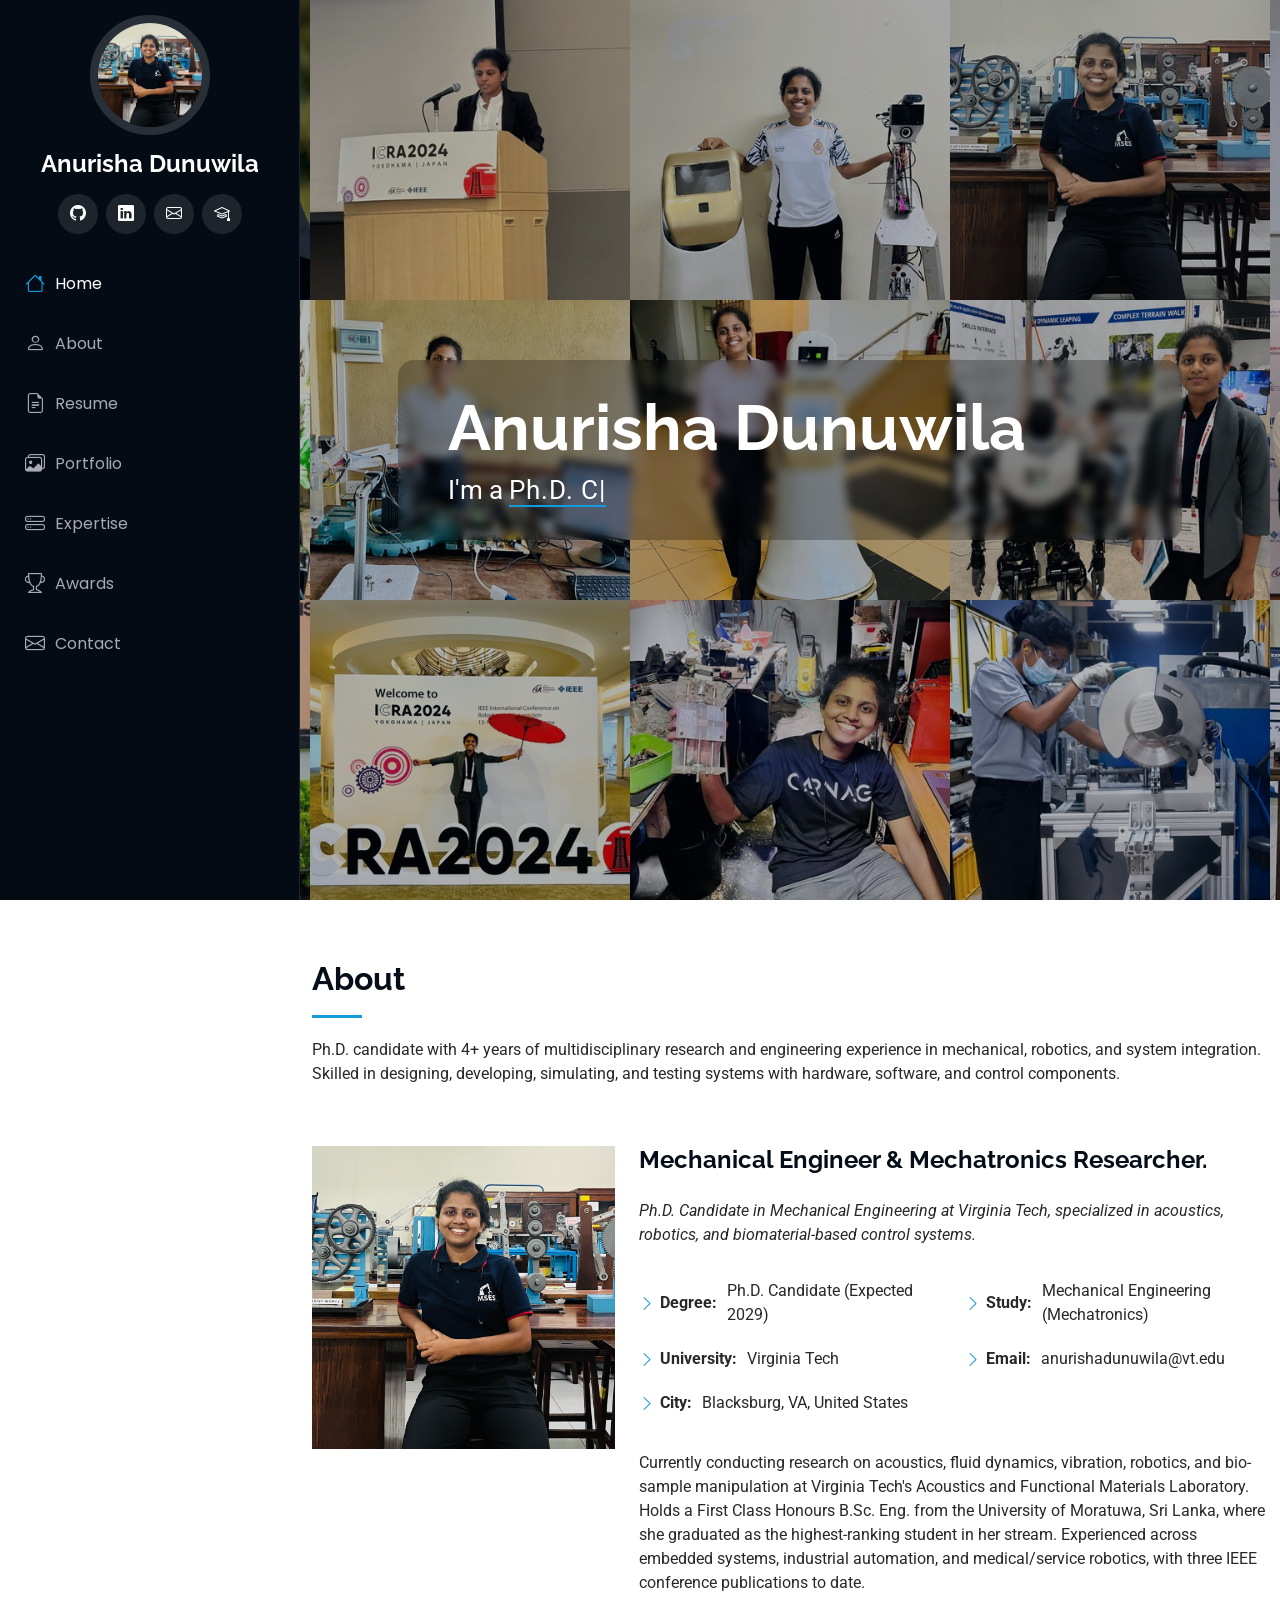
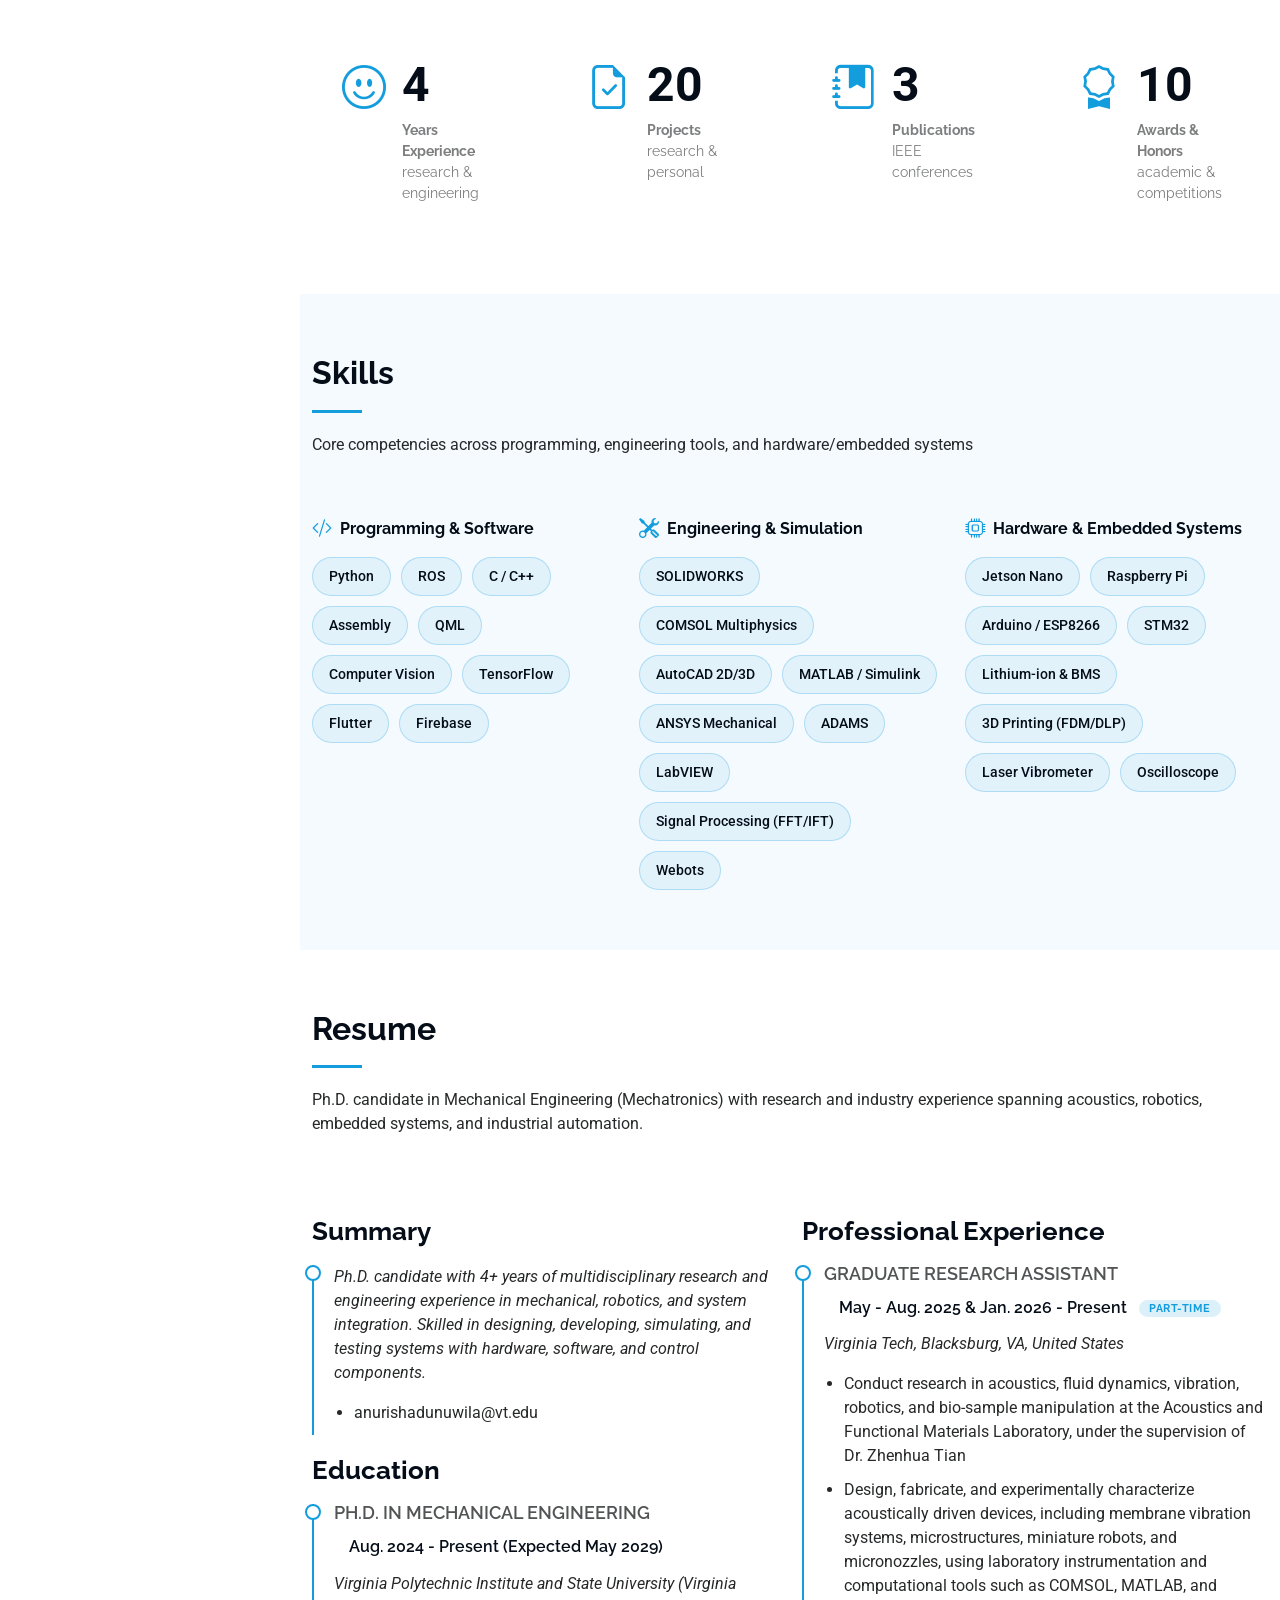
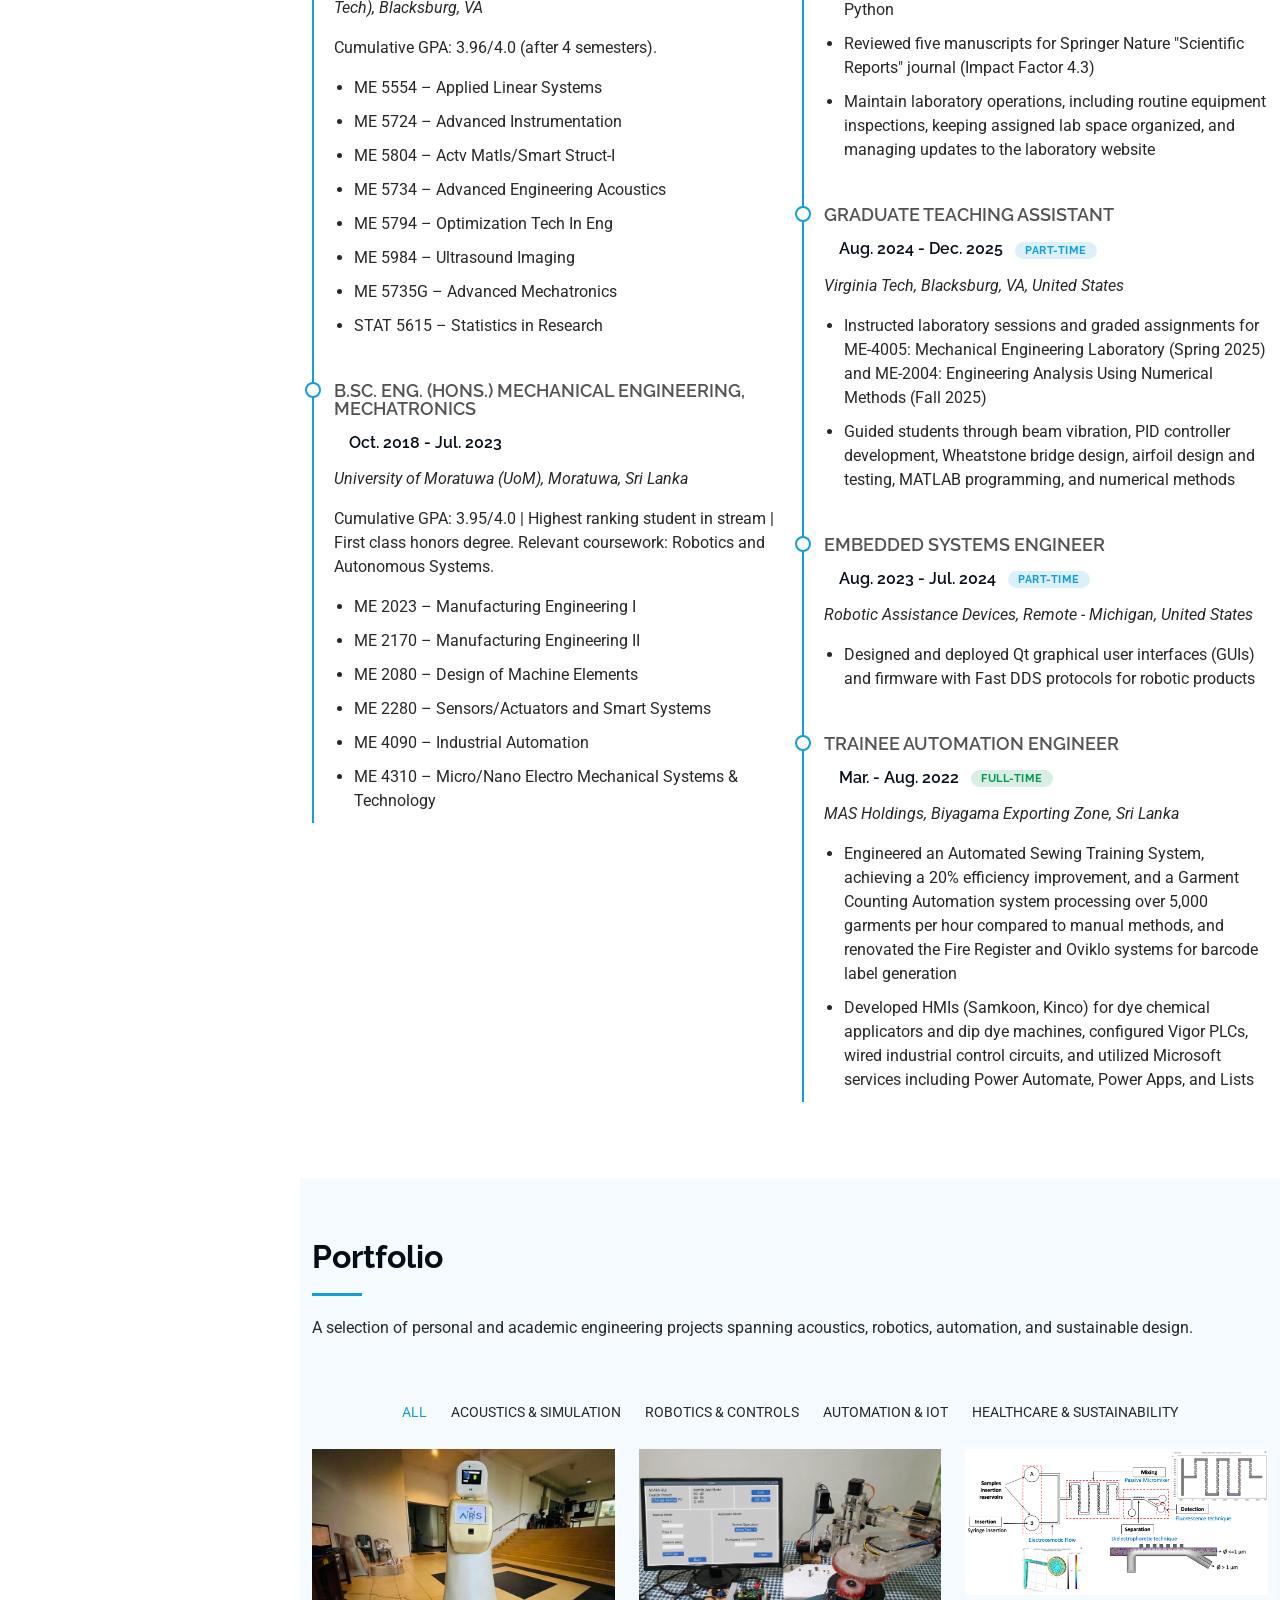
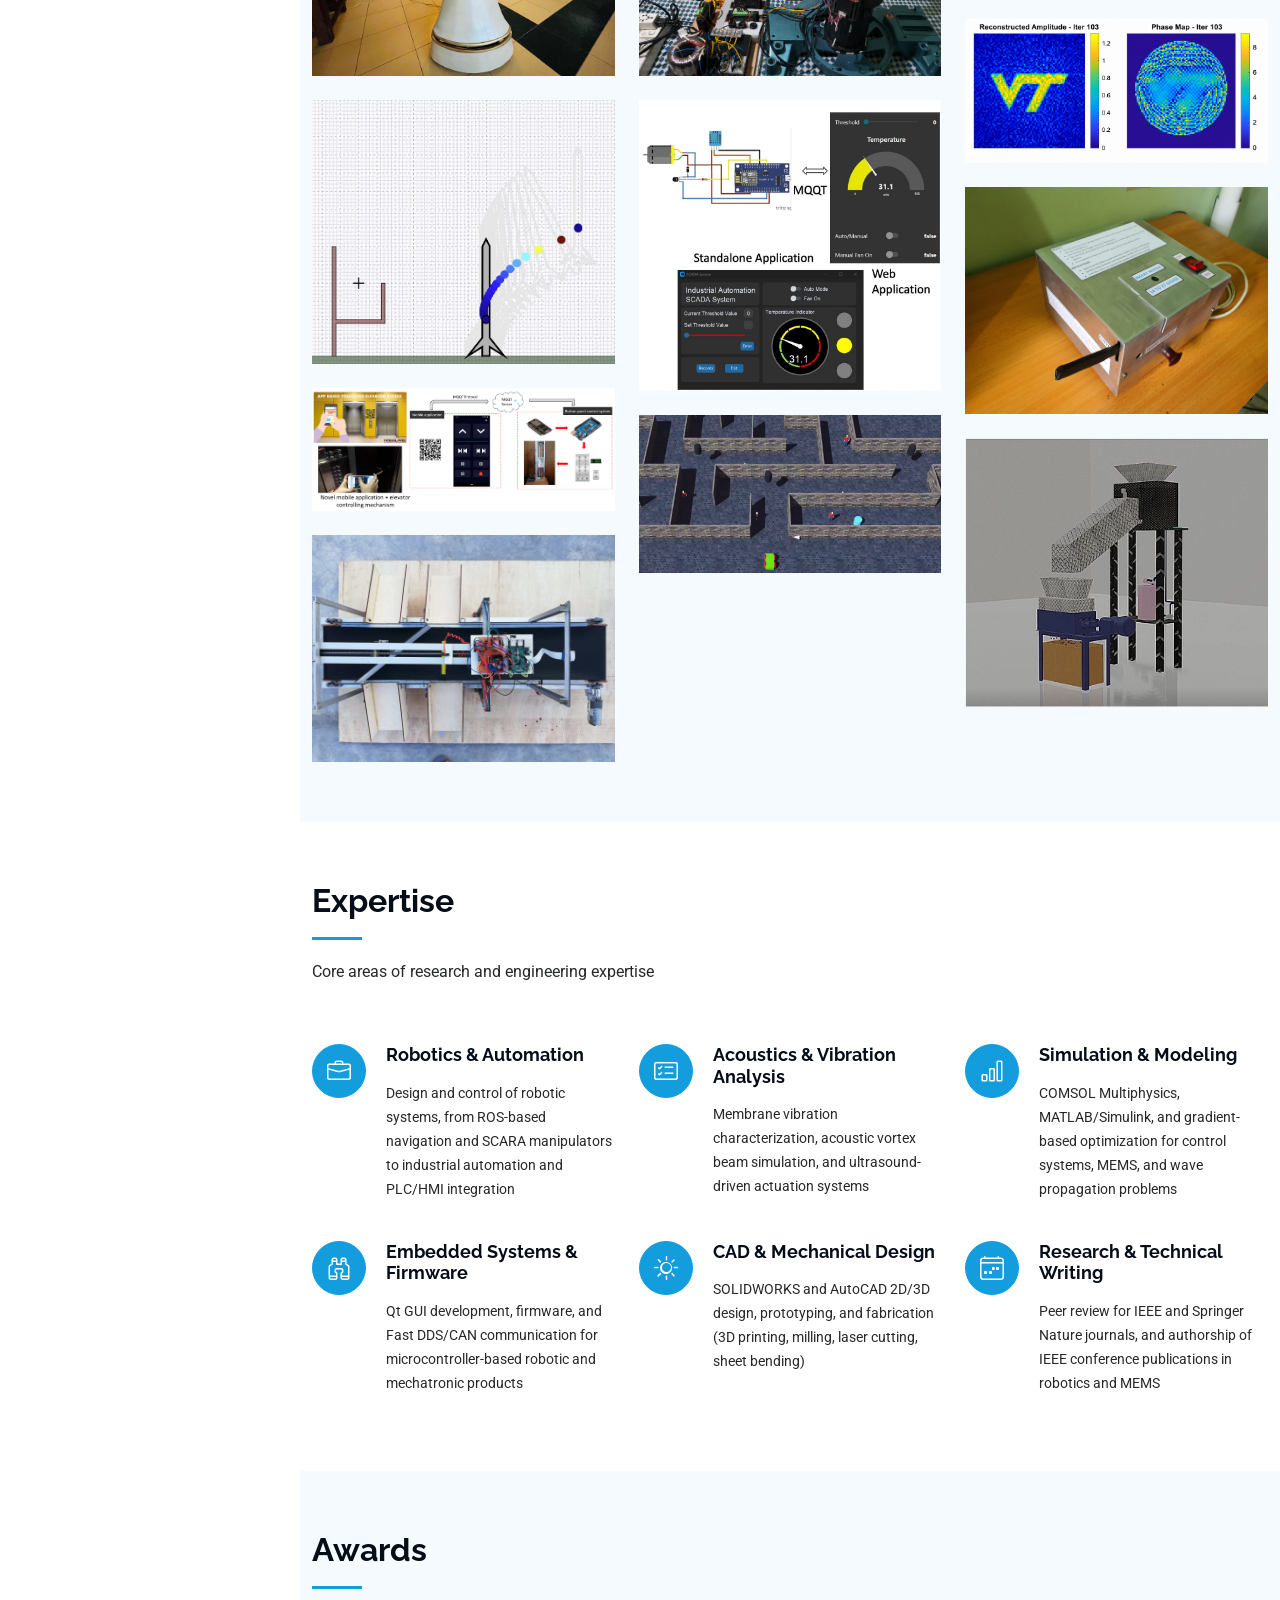
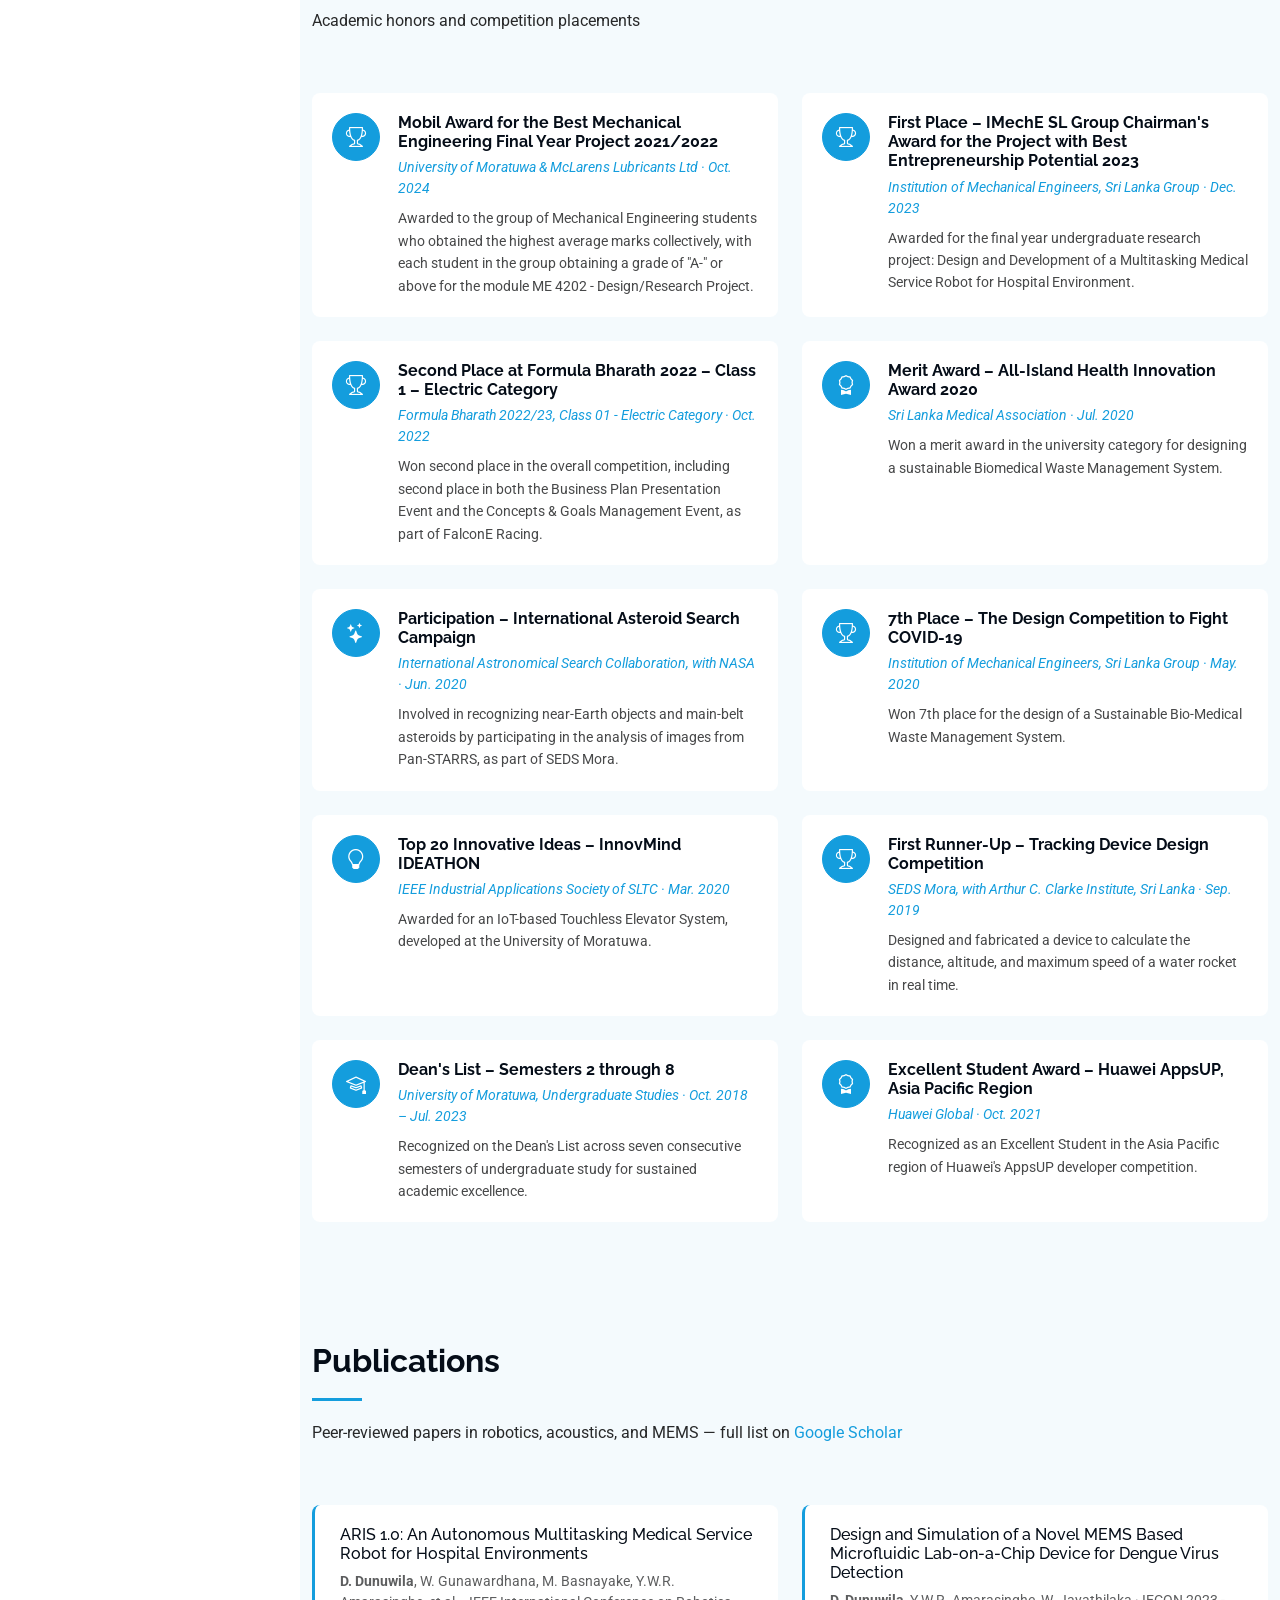
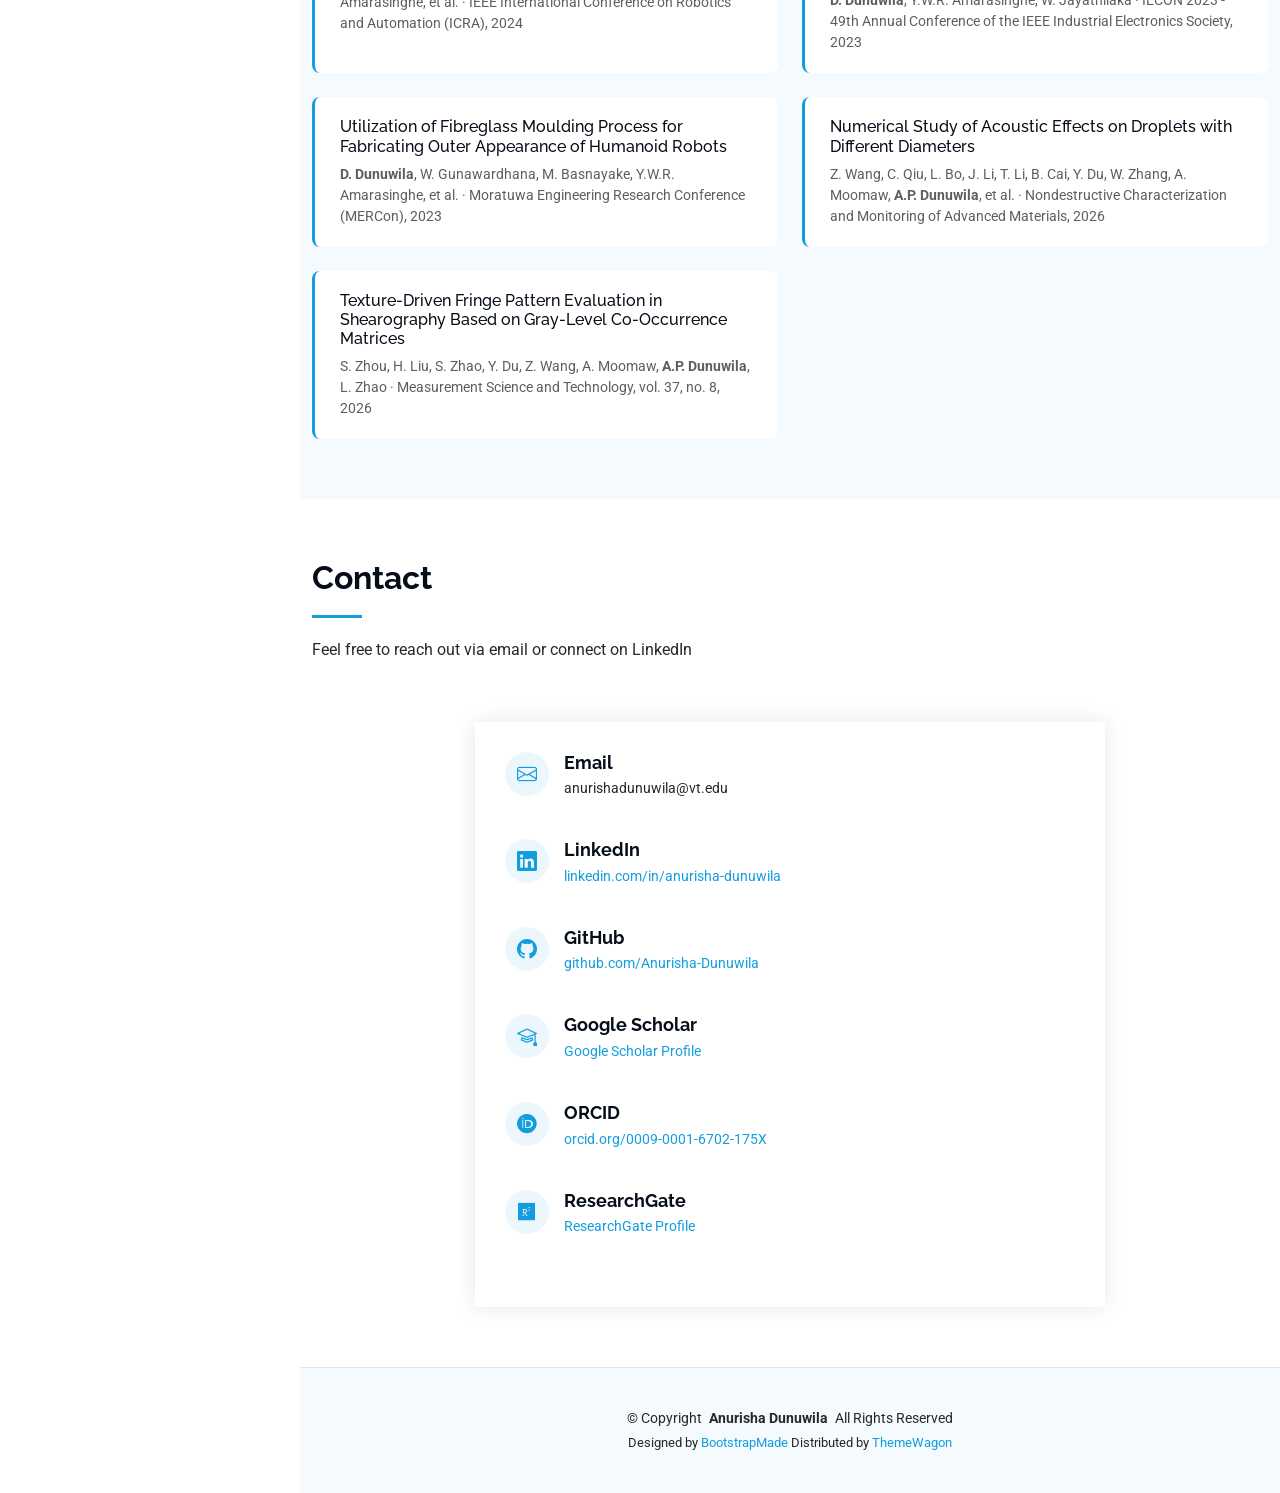
==== index.html @ 70710326 "Initial Commit" ====
<!DOCTYPE html>
<html lang="en">

<head>
  <meta charset="utf-8">
  <meta content="width=device-width, initial-scale=1.0" name="viewport">
  <title>Anurisha Dunuwila - Mechanical Engineering Ph.D. Candidate</title>
  <meta content="Portfolio of Anurisha Piyathma Dunuwila, Ph.D. Candidate in Mechanical Engineering (Mechatronics) at Virginia Tech." name="description">
  <meta content="mechatronics, robotics, acoustics, mechanical engineering, ultrasound, Virginia Tech" name="keywords">

  <!-- Favicons -->
  <link href="assets/img/favicon.png" rel="icon">

  <!-- Fonts -->
  <link href="https://fonts.googleapis.com" rel="preconnect">
  <link href="https://fonts.gstatic.com" rel="preconnect" crossorigin>
  <link href="https://fonts.googleapis.com/css2?family=Roboto:ital,wght@0,100;0,300;0,400;0,500;0,700;0,900;1,100;1,300;1,400;1,500;1,700;1,900&family=Poppins:ital,wght@0,100;0,200;0,300;0,400;0,500;0,600;0,700;0,800;0,900;1,100;1,200;1,300;1,400;1,500;1,600;1,700;1,800;1,900&family=Raleway:ital,wght@0,100;0,200;0,300;0,400;0,500;0,600;0,700;0,800;0,900;1,100;1,200;1,300;1,400;1,500;1,600;1,700;1,800;1,900&display=swap" rel="stylesheet">

  <!-- Vendor CSS Files -->
  <link href="assets/vendor/bootstrap/css/bootstrap.min.css" rel="stylesheet">
  <link href="assets/vendor/bootstrap-icons/bootstrap-icons.css" rel="stylesheet">
  <link rel="stylesheet" href="https://cdnjs.cloudflare.com/ajax/libs/font-awesome/6.5.1/css/all.min.css">
  <link href="assets/vendor/aos/aos.css" rel="stylesheet">
  <link href="assets/vendor/glightbox/css/glightbox.min.css" rel="stylesheet">
  <link href="assets/vendor/swiper/swiper-bundle.min.css" rel="stylesheet">

  <!-- Main CSS File -->
  <link href="assets/css/main.css" rel="stylesheet">

  <!-- =======================================================
  * Template Name: iPortfolio
  * Template URL: https://bootstrapmade.com/iportfolio-bootstrap-portfolio-websites-template/
  * Updated: Jun 29 2024 with Bootstrap v5.3.3
  * Author: BootstrapMade.com
  * License: https://bootstrapmade.com/license/
  ======================================================== -->
</head>

<body class="index-page">

  <header id="header" class="header dark-background d-flex flex-column">
    <i class="header-toggle d-xl-none bi bi-list"></i>

    <div class="profile-img">
      <img src="assets/img/my-profile-img.jpg" alt="" class="img-fluid rounded-circle">
    </div>

    <a href="index.html" class="logo d-flex align-items-center justify-content-center">
      <!-- Uncomment the line below if you also wish to use an image logo -->
      <!-- <img src="assets/img/logo.png" alt=""> -->
      <h1 class="sitename">Anurisha Dunuwila</h1>
    </a>

    <div class="social-links text-center">
      <a href="https://github.com/Anurisha-Dunuwila" class="facebook"><i class="bi bi-github"></i></a>
      <a href="https://linkedin.com/in/anurisha-dunuwila" class="linkedin"><i class="bi bi-linkedin"></i></a>
      <a href="mailto:anurishadunuwila@vt.edu" class="instagram"><i class="bi bi-envelope"></i></a>
      <a href="https://scholar.google.com/citations?user=0nOm_yEAAAAJ&hl=en" class="google-plus" title="Google Scholar"><i class="bi bi-mortarboard"></i></a>
    </div>

    <nav id="navmenu" class="navmenu">
      <ul>
        <li><a href="#hero" class="active"><i class="bi bi-house navicon"></i>Home</a></li>
        <li><a href="#about"><i class="bi bi-person navicon"></i> About</a></li>
        <li><a href="#resume"><i class="bi bi-file-earmark-text navicon"></i> Resume</a></li>
        <li><a href="#portfolio"><i class="bi bi-images navicon"></i> Portfolio</a></li>
        <li><a href="#services"><i class="bi bi-hdd-stack navicon"></i> Expertise</a></li>
        <li><a href="#awards"><i class="bi bi-trophy navicon"></i> Awards</a></li>
        <li><a href="#contact"><i class="bi bi-envelope navicon"></i> Contact</a></li>
      </ul>
    </nav>

  </header>

  <main class="main">

    <!-- Hero Section -->
    <section id="hero" class="hero section dark-background">

      <img src="assets/img/hero-bg.jpg" alt="" data-aos="fade-in" class="">

      <div class="container" data-aos="fade-up" data-aos-delay="100">
        <h2>Anurisha Dunuwila</h2>
        <p>I'm a <span class="typed" data-typed-items="Ph.D. Candidate, Mechatronics Engineer, Robotics Researcher, Acoustics Researcher">Ph.D. Candidate</span><span class="typed-cursor typed-cursor--blink" aria-hidden="true"></span><span class="typed-cursor typed-cursor--blink" aria-hidden="true"></span></p>
      </div>

    </section><!-- /Hero Section -->

    <!-- About Section -->
    <section id="about" class="about section">

      <!-- Section Title -->
      <div class="container section-title" data-aos="fade-up">
        <h2>About</h2>
        <p>Ph.D. candidate with 4+ years of multidisciplinary research and engineering experience in mechanical, robotics, and system integration. Skilled in designing, developing, simulating, and testing systems with hardware, software, and control components.</p>
      </div><!-- End Section Title -->

      <div class="container" data-aos="fade-up" data-aos-delay="100">

        <div class="row gy-4 justify-content-center">
          <div class="col-lg-4">
            <img src="assets/img/my-profile-img.jpg" class="img-fluid" alt="">
          </div>
          <div class="col-lg-8 content">
            <h2>Mechanical Engineer &amp; Mechatronics Researcher.</h2>
            <p class="fst-italic py-3">
              Ph.D. Candidate in Mechanical Engineering at Virginia Tech, specialized in acoustics, robotics, and biomaterial-based control systems.
            </p>
            <div class="row">
              <div class="col-lg-6">
                <ul>
                  <li><i class="bi bi-chevron-right"></i> <strong>Degree:</strong> <span>Ph.D. Candidate (Expected 2029)</span></li>
                  <li><i class="bi bi-chevron-right"></i> <strong>University:</strong> <span>Virginia Tech</span></li>
                  <li><i class="bi bi-chevron-right"></i> <strong>City:</strong> <span>Blacksburg, VA, United States</span></li>
                </ul>
              </div>
              <div class="col-lg-6">
                <ul>
                  <li><i class="bi bi-chevron-right"></i> <strong>Study:</strong> <span>Mechanical Engineering (Mechatronics)</span></li>
                  <li><i class="bi bi-chevron-right"></i> <strong>Email:</strong> <span>anurishadunuwila@vt.edu</span></li>
                </ul>
              </div>
            </div>
            <p class="pt-3 mb-0">
              Currently conducting research on acoustics, fluid dynamics, vibration, robotics, and bio-sample manipulation at Virginia Tech's Acoustics and Functional Materials Laboratory. Holds a First Class Honours B.Sc. Eng. from the University of Moratuwa, Sri Lanka, where she graduated as the highest-ranking student in her stream. Experienced across embedded systems, industrial automation, and medical/service robotics, with three IEEE conference publications to date.
            </p>
          </div>
        </div>

      </div>

    </section><!-- /About Section -->

    <!-- Stats Section -->
    <section id="stats" class="stats section">

      <div class="container" data-aos="fade-up" data-aos-delay="100">

        <div class="row gy-4">

          <div class="col-lg-3 col-md-6">
            <div class="stats-item">
              <i class="bi bi-emoji-smile"></i>
              <span data-purecounter-start="0" data-purecounter-end="4" data-purecounter-duration="1" class="purecounter"></span>
              <p><strong>Years Experience</strong> <span>research &amp; engineering</span></p>
            </div>
          </div><!-- End Stats Item -->

          <div class="col-lg-3 col-md-6">
            <div class="stats-item">
              <i class="bi bi-file-earmark-check"></i>
              <span data-purecounter-start="0" data-purecounter-end="20" data-purecounter-duration="1" class="purecounter"></span>
              <p><strong>Projects</strong> <span>research &amp; personal</span></p>
            </div>
          </div><!-- End Stats Item -->

          <div class="col-lg-3 col-md-6">
            <div class="stats-item">
              <i class="bi bi-journal-bookmark-fill"></i>
              <span data-purecounter-start="0" data-purecounter-end="3" data-purecounter-duration="1" class="purecounter"></span>
              <p><strong>Publications</strong> <span>IEEE conferences</span></p>
            </div>
          </div><!-- End Stats Item -->

          <div class="col-lg-3 col-md-6">
            <div class="stats-item">
              <i class="bi bi-award"></i>
              <span data-purecounter-start="0" data-purecounter-end="10" data-purecounter-duration="1" class="purecounter"></span>
              <p><strong>Awards &amp; Honors</strong> <span>academic &amp; competitions</span></p>
            </div>
          </div><!-- End Stats Item -->

        </div>

      </div>

    </section><!-- /Stats Section -->

    <!-- Skills Section -->
    <section id="skills" class="skills section light-background">

      <!-- Section Title -->
      <div class="container section-title" data-aos="fade-up">
        <h2>Skills</h2>
        <p>Core competencies across programming, engineering tools, and hardware/embedded systems</p>
      </div><!-- End Section Title -->

      <div class="container" data-aos="fade-up" data-aos-delay="100">

        <div class="row gy-4 skills-groups">

          <div class="col-lg-4 col-md-6">
            <h4 class="skills-group-title"><i class="bi bi-code-slash"></i> Programming &amp; Software</h4>
            <div class="skill-tags">
              <span class="skill-tag">Python</span>
              <span class="skill-tag">ROS</span>
              <span class="skill-tag">C / C++</span>
              <span class="skill-tag">Assembly</span>
              <span class="skill-tag">QML</span>
              <span class="skill-tag">Computer Vision</span>
              <span class="skill-tag">TensorFlow</span>
              <span class="skill-tag">Flutter</span>
              <span class="skill-tag">Firebase</span>
            </div>
          </div>

          <div class="col-lg-4 col-md-6">
            <h4 class="skills-group-title"><i class="bi bi-tools"></i> Engineering &amp; Simulation</h4>
            <div class="skill-tags">
              <span class="skill-tag">SOLIDWORKS</span>
              <span class="skill-tag">COMSOL Multiphysics</span>
              <span class="skill-tag">AutoCAD 2D/3D</span>
              <span class="skill-tag">MATLAB / Simulink</span>
              <span class="skill-tag">ANSYS Mechanical</span>
              <span class="skill-tag">ADAMS</span>
              <span class="skill-tag">LabVIEW</span>
              <span class="skill-tag">Signal Processing (FFT/IFT)</span>
              <span class="skill-tag">Webots</span>
            </div>
          </div>

          <div class="col-lg-4 col-md-6">
            <h4 class="skills-group-title"><i class="bi bi-cpu"></i> Hardware &amp; Embedded Systems</h4>
            <div class="skill-tags">
              <span class="skill-tag">Jetson Nano</span>
              <span class="skill-tag">Raspberry Pi</span>
              <span class="skill-tag">Arduino / ESP8266</span>
              <span class="skill-tag">STM32</span>
              <span class="skill-tag">Lithium-ion &amp; BMS</span>
              <span class="skill-tag">3D Printing (FDM/DLP)</span>
              <span class="skill-tag">Laser Vibrometer</span>
              <span class="skill-tag">Oscilloscope</span>
            </div>
          </div>

        </div>

      </div>

    </section><!-- /Skills Section -->

    <!-- Resume Section -->
    <section id="resume" class="resume section">

      <!-- Section Title -->
      <div class="container section-title" data-aos="fade-up">
        <h2>Resume</h2>
        <p>Ph.D. candidate in Mechanical Engineering (Mechatronics) with research and industry experience spanning acoustics, robotics, embedded systems, and industrial automation.</p>
      </div><!-- End Section Title -->

      <div class="container">

        <div class="row">

          <div class="col-lg-6" data-aos="fade-up" data-aos-delay="100">
            <h3 class="resume-title">Summary</h3>

            <div class="resume-item pb-0">
              <p><em>Ph.D. candidate with 4+ years of multidisciplinary research and engineering experience in mechanical, robotics, and system integration. Skilled in designing, developing, simulating, and testing systems with hardware, software, and control components.</em></p>
              <ul>
                <li>anurishadunuwila@vt.edu</li>
              </ul>
            </div><!-- Edn Resume Item -->

            <h3 class="resume-title">Education</h3>
            <div class="resume-item">
              <h4>Ph.D. in Mechanical Engineering</h4>
              <h5>Aug. 2024 - Present (Expected May 2029)</h5>
              <p><em>Virginia Polytechnic Institute and State University (Virginia Tech), Blacksburg, VA</em></p>
              <p>Cumulative GPA: 3.96/4.0 (after 4 semesters).</p>
              <ul>
                <li>ME 5554 – Applied Linear Systems</li>
                <li>ME 5724 – Advanced Instrumentation</li>
                <li>ME 5804 – Actv Matls/Smart Struct-I</li>
                <li>ME 5734 – Advanced Engineering Acoustics</li>
                <li>ME 5794 – Optimization Tech In Eng</li>
                <li>ME 5984 – Ultrasound Imaging</li>
                <li>ME 5735G – Advanced Mechatronics</li>
                <li>STAT 5615 – Statistics in Research</li>
              </ul>
            </div><!-- Edn Resume Item -->

            <div class="resume-item">
              <h4>B.Sc. Eng. (Hons.) Mechanical Engineering, Mechatronics</h4>
              <h5>Oct. 2018 - Jul. 2023</h5>
              <p><em>University of Moratuwa (UoM), Moratuwa, Sri Lanka</em></p>
              <p>Cumulative GPA: 3.95/4.0 | Highest ranking student in stream | First class honors degree. Relevant coursework: Robotics and Autonomous Systems.</p>
              <ul>
                <li>ME 2023 – Manufacturing Engineering I</li>
                <li>ME 2170 – Manufacturing Engineering II</li>
                <li>ME 2080 – Design of Machine Elements</li>
                <li>ME 2280 – Sensors/Actuators and Smart Systems</li>
                <li>ME 4090 – Industrial Automation</li>
                <li>ME 4310 – Micro/Nano Electro Mechanical Systems &amp; Technology</li>
              </ul>
            </div><!-- Edn Resume Item -->

          </div>

          <div class="col-lg-6" data-aos="fade-up" data-aos-delay="200">
            <h3 class="resume-title">Professional Experience</h3>
            <div class="resume-item">
              <h4>Graduate Research Assistant</h4>
              <h5>May - Aug. 2025 &amp; Jan. 2026 - Present <span class="badge-parttime">Part-Time</span></h5>
              <p><em>Virginia Tech, Blacksburg, VA, United States</em></p>
              <ul>
                <li>Conduct research in acoustics, fluid dynamics, vibration, robotics, and bio-sample manipulation at the Acoustics and Functional Materials Laboratory, under the supervision of Dr. Zhenhua Tian</li>
                <li>Design, fabricate, and experimentally characterize acoustically driven devices, including membrane vibration systems, microstructures, miniature robots, and micronozzles, using laboratory instrumentation and computational tools such as COMSOL, MATLAB, and Python</li>
                <li>Reviewed five manuscripts for Springer Nature "Scientific Reports" journal (Impact Factor 4.3)</li>
                <li>Maintain laboratory operations, including routine equipment inspections, keeping assigned lab space organized, and managing updates to the laboratory website</li>
              </ul>
            </div><!-- Edn Resume Item -->

            <div class="resume-item">
              <h4>Graduate Teaching Assistant</h4>
              <h5>Aug. 2024 - Dec. 2025 <span class="badge-parttime">Part-Time</span></h5>
              <p><em>Virginia Tech, Blacksburg, VA, United States</em></p>
              <ul>
                <li>Instructed laboratory sessions and graded assignments for ME-4005: Mechanical Engineering Laboratory (Spring 2025) and ME-2004: Engineering Analysis Using Numerical Methods (Fall 2025)</li>
                <li>Guided students through beam vibration, PID controller development, Wheatstone bridge design, airfoil design and testing, MATLAB programming, and numerical methods</li>
              </ul>
            </div><!-- Edn Resume Item -->

            <div class="resume-item">
              <h4>Embedded Systems Engineer</h4>
              <h5>Aug. 2023 - Jul. 2024 <span class="badge-parttime">Part-Time</span></h5>
              <p><em>Robotic Assistance Devices, Remote - Michigan, United States</em></p>
              <ul>
                <li>Designed and deployed Qt graphical user interfaces (GUIs) and firmware with Fast DDS protocols for robotic products</li>
              </ul>
            </div><!-- Edn Resume Item -->

            <div class="resume-item">
              <h4>Trainee Automation Engineer</h4>
              <h5>Mar. - Aug. 2022 <span class="badge-fulltime">Full-Time</span></h5>
              <p><em>MAS Holdings, Biyagama Exporting Zone, Sri Lanka</em></p>
              <ul>
                <li>Engineered an Automated Sewing Training System, achieving a 20% efficiency improvement, and a Garment Counting Automation system processing over 5,000 garments per hour compared to manual methods, and renovated the Fire Register and Oviklo systems for barcode label generation</li>
                <li>Developed HMIs (Samkoon, Kinco) for dye chemical applicators and dip dye machines, configured Vigor PLCs, wired industrial control circuits, and utilized Microsoft services including Power Automate, Power Apps, and Lists</li>
              </ul>
            </div><!-- Edn Resume Item -->

          </div>

        </div>

      </div>

    </section><!-- /Resume Section -->

    <!-- Portfolio Section -->
    <section id="portfolio" class="portfolio section light-background">

      <!-- Section Title -->
      <div class="container section-title" data-aos="fade-up">
        <h2>Portfolio</h2>
        <p>A selection of personal and academic engineering projects spanning acoustics, robotics, automation, and sustainable design.</p>
      </div><!-- End Section Title -->

      <div class="container">

        <div class="isotope-layout" data-default-filter="*" data-layout="masonry" data-sort="original-order">

          <ul class="portfolio-filters isotope-filters" data-aos="fade-up" data-aos-delay="100">
            <li data-filter="*" class="filter-active">All</li>
            <li data-filter=".filter-acoustics">Acoustics &amp; Simulation</li>
            <li data-filter=".filter-robotics">Robotics &amp; Controls</li>
            <li data-filter=".filter-automation">Automation &amp; IoT</li>
            <li data-filter=".filter-healthcare">Healthcare &amp; Sustainability</li>
          </ul><!-- End Portfolio Filters -->

          <div class="row gy-4 isotope-container" data-aos="fade-up" data-aos-delay="200">

            <div class="col-lg-4 col-md-6 portfolio-item isotope-item filter-robotics">
              <div class="portfolio-content h-100">
                <img src="assets/img/portfolio/aris-medical-robot.jpg" class="img-fluid" alt="">
                <div class="portfolio-info">
                  <h4>Multitasking Medical Service Robot (ARIS 1.0)</h4>
                  <p>Semi-autonomous hospital robot with ROS navigation and telepresence</p>
                  <a href="assets/img/portfolio/aris-medical-robot.jpg" data-gallery="portfolio-gallery-robotics" class="glightbox preview-link" data-glightbox="title: Multitasking Medical Service Robot (ARIS 1.0); description: Engineered a semi-autonomous three-wheeled omnidirectional robot with ROS-based navigation (±30 cm accuracy), Jitsi-based telepresence, and Sinhala-language interaction powered by OpenAI, enabling virtual ward rounds and remote patient monitoring in hospital environments. Jul. 2022 - Jul. 2023, Mechatronic Systems Engineering Stream, University of Moratuwa."><i class="bi bi-zoom-in"></i></a>
                </div>
              </div>
            </div><!-- End Portfolio Item -->

            <div class="col-lg-4 col-md-6 portfolio-item isotope-item filter-robotics">
              <div class="portfolio-content h-100">
                <img src="assets/img/portfolio/scara-robot.jpg" class="img-fluid" alt="">
                <div class="portfolio-info">
                  <h4>Vision-based 4 DOF SCARA Robot for Screw Operations</h4>
                  <p>Vision-guided robotic arm for automated screw operations</p>
                  <a href="assets/img/portfolio/scara-robot.jpg" data-gallery="portfolio-gallery-robotics" class="glightbox preview-link" data-glightbox="title: Vision-based 4 DOF SCARA Robot for Screw Operations; description: Designed a 4 DOF SCARA robot (17 cm radial annular effective workspace) with vision-based screw detection (88% accuracy) to locate screw heads and perform screw loosening operations, compatible up to Metric class 4.8 Phillips head M5 screws. Performed forward and inverse kinematics, dynamics, and control system design (Disturbance Observer) with machine learning. Jul. 2021 - Jul. 2023, University of Moratuwa."><i class="bi bi-zoom-in"></i></a>
                </div>
              </div>
            </div><!-- End Portfolio Item -->

            <div class="col-lg-4 col-md-6 portfolio-item isotope-item filter-healthcare">
              <div class="portfolio-content h-100">
                <img src="assets/img/portfolio/microfluidic-lab-chip.png" class="img-fluid" alt="">
                <div class="portfolio-info">
                  <h4>Simulation of a Novel Microfluidic Lab-on-a-Chip Device for Dengue Virus Detection</h4>
                  <p>MEMS microfluidic chip for dengue virus detection</p>
                  <a href="assets/img/portfolio/microfluidic-lab-chip.png" data-gallery="portfolio-gallery-healthcare" class="glightbox preview-link" data-glightbox="title: Simulation of a Novel Microfluidic Lab-on-a-Chip Device for Dengue Virus Detection; description: Designed a MEMS-based lab-on-a-chip device (8x4x2 mm³) with integrated sections for insertion (125 µm/s), mixing (250 µm/s), viral separation (1000 µm/s), and detection using electroosmotic, dielectrophoretic, and fluorescence techniques, validated through COMSOL Multiphysics simulations. Nov. 2022 - Mar. 2023, University of Moratuwa."><i class="bi bi-zoom-in"></i></a>
                </div>
              </div>
            </div><!-- End Portfolio Item -->

            <div class="col-lg-4 col-md-6 portfolio-item isotope-item filter-acoustics">
              <div class="portfolio-content h-100">
                <img src="assets/img/portfolio/acoustic-holograms.jpg" class="img-fluid" alt="">
                <div class="portfolio-info">
                  <h4>Gradient-Based Optimization of Acoustic Holograms for Wavefront Control</h4>
                  <p>Optimization algorithms for acoustic wavefront control</p>
                  <a href="assets/img/portfolio/acoustic-holograms.jpg" data-gallery="portfolio-gallery-acoustics" class="glightbox preview-link" data-glightbox="title: Gradient-Based Optimization of Acoustic Holograms for Wavefront Control; description: Programmed Steepest Descent (SD) and Sequential Quadratic Programming (SQP) algorithms for hologram optimization using the Angular Spectrum Method (ASM), extending the project toward wave propagation on curved surfaces. SD consistently achieves approximately 99.5-99.8% loss reduction compared to Iterative ASM for different image samples, while providing 25-46% faster convergence in most cases. Graduate project, Jan. 2025 - Present."><i class="bi bi-zoom-in"></i></a>
                </div>
              </div>
            </div><!-- End Portfolio Item -->

            <div class="col-lg-4 col-md-6 portfolio-item isotope-item filter-robotics">
              <div class="portfolio-content h-100">
                <img src="assets/img/portfolio/rocket-control-system.jpg" class="img-fluid" alt="">
                <div class="portfolio-info">
                  <h4>Rocket Control System Modeling and Simulation</h4>
                  <p>State-space control design for 2D rocket trajectory tracking</p>
                  <a href="assets/img/portfolio/rocket-control-system.jpg" data-gallery="portfolio-gallery-robotics" class="glightbox preview-link" data-glightbox="title: Rocket Control System Modeling and Simulation; description: Coded and implemented a state-space representation for a 2D rocket, including open-loop and closed-loop response, full-state feedback, a Luenberger observer, and an LQI compensator to achieve trajectory tracking under control constraints. Analyzed eigenvalues, damping, and settling time, visualizing responses through custom-built animation tools. Graduate project, Aug. - Dec. 2024."><i class="bi bi-zoom-in"></i></a>
                </div>
              </div>
            </div><!-- End Portfolio Item -->

            <div class="col-lg-4 col-md-6 portfolio-item isotope-item filter-automation">
              <div class="portfolio-content h-100">
                <img src="assets/img/portfolio/scada-temperature-control.jpg" class="img-fluid" alt="">
                <div class="portfolio-info">
                  <h4>SCADA System for Temperature Control in Industrial Applications</h4>
                  <p>Real-time industrial temperature monitoring and fan control</p>
                  <a href="assets/img/portfolio/scada-temperature-control.jpg" data-gallery="portfolio-gallery-automation" class="glightbox preview-link" data-glightbox="title: SCADA System for Temperature Control in Industrial Applications; description: Contributed to standalone application and web application development for real-time fan control via temperature monitoring, using MQTT, Python, and Node.js to synchronize software with hardware. Nov. 2022 - Mar. 2023."><i class="bi bi-zoom-in"></i></a>
                </div>
              </div>
            </div><!-- End Portfolio Item -->

            <div class="col-lg-4 col-md-6 portfolio-item isotope-item filter-healthcare">
              <div class="portfolio-content h-100">
                <img src="assets/img/portfolio/needle-burner.jpg" class="img-fluid" alt="">
                <div class="portfolio-info">
                  <h4>Design and Development of a Cost-Effective Needle Burner for Healthcare Sector</h4>
                  <p>Cost-effective medical needle disposal device</p>
                  <a href="assets/img/portfolio/needle-burner.jpg" data-gallery="portfolio-gallery-healthcare" class="glightbox preview-link" data-glightbox="title: Design and Development of a Cost-Effective Needle Burner for Healthcare Sector; description: Designed and fabricated a cost-effective needle burner as an alternative to conventional hypodermic needle disposal methods (suitable for 14G-27G needles), featuring an incineration port and hub cutter. COMSOL Multiphysics was used to simulate the incineration process, with SOLIDWORKS, 3Ds Max, and Proteus supporting the design stage, and laser cutting, sheet bending, drilling, and grinding used for fabrication. Individual project, Nov. 2020 - Jul. 2021."><i class="bi bi-zoom-in"></i></a>
                </div>
              </div>
            </div><!-- End Portfolio Item -->

            <div class="col-lg-4 col-md-6 portfolio-item isotope-item filter-automation">
              <div class="portfolio-content h-100">
                <img src="assets/img/portfolio/iot-touchless-elevator.jpg" class="img-fluid" alt="">
                <div class="portfolio-info">
                  <h4>IoT-Based Touchless Elevator Control</h4>
                  <p>Touchless, QR-based elevator control system</p>
                  <a href="assets/img/portfolio/iot-touchless-elevator.jpg" data-gallery="portfolio-gallery-automation" class="glightbox preview-link" data-glightbox="title: IoT-Based Touchless Elevator Control; description: Prototyped a touchless elevator system and implemented Arduino code for both manual and mobile app-based control, using a QR-code-based floor selection and MQTT over Wi-Fi to relay commands to NodeMCU and Arduino boards, minimizing surface contact and germ spread. Aug. - Dec. 2020."><i class="bi bi-zoom-in"></i></a>
                </div>
              </div>
            </div><!-- End Portfolio Item -->

            <div class="col-lg-4 col-md-6 portfolio-item isotope-item filter-robotics">
              <div class="portfolio-content h-100">
                <img src="assets/img/portfolio/maze-solving-robot.jpg" class="img-fluid" alt="">
                <div class="portfolio-info">
                  <h4>Designing a Maze Solving and Obstacle Avoiding Robot Using Image Processing</h4>
                  <p>Autonomous maze-solving and obstacle-avoiding robot</p>
                  <a href="assets/img/portfolio/maze-solving-robot.jpg" data-gallery="portfolio-gallery-robotics" class="glightbox preview-link" data-glightbox="title: Designing a Maze Solving and Obstacle Avoiding Robot Using Image Processing; description: Launched a robot with camera, receiver, and ultrasonic sensors for object detection and autonomous navigation, using image processing for maze solving and obstacle avoidance. Sep. - Nov. 2020."><i class="bi bi-zoom-in"></i></a>
                </div>
              </div>
            </div><!-- End Portfolio Item -->

            <div class="col-lg-4 col-md-6 portfolio-item isotope-item filter-healthcare">
              <div class="portfolio-content h-100">
                <img src="assets/img/portfolio/biomedical-waste-management.jpg" class="img-fluid" alt="">
                <div class="portfolio-info">
                  <h4>Sustainable Biomedical Waste Management System during COVID-19</h4>
                  <p>Low-cost PPE recycling and decontamination system</p>
                  <a href="assets/img/portfolio/biomedical-waste-management.jpg" data-gallery="portfolio-gallery-healthcare" class="glightbox preview-link" data-glightbox="title: Sustainable Biomedical Waste Management System during COVID-19; description: Designed a novel low-cost PPE recycling system integrating a disinfection chamber, UV treatment tunnel, and shredder, capable of processing 3-6 kg per cycle with a cycle time of 40-60 minutes (approximately 72-144 kg/day) while reducing incineration-related toxic emissions. Mar. - Aug. 2020."><i class="bi bi-zoom-in"></i></a>
                </div>
              </div>
            </div><!-- End Portfolio Item -->

            <div class="col-lg-4 col-md-6 portfolio-item isotope-item filter-automation">
              <div class="portfolio-content h-100">
                <img src="assets/img/portfolio/conveyor-belt-sorting.jpg" class="img-fluid" alt="">
                <div class="portfolio-info">
                  <h4>Fabrication of a Conveyor Belt with Object Sorting &amp; Counting Feature</h4>
                  <p>Automated vegetable sorting via image recognition</p>
                  <a href="assets/img/portfolio/conveyor-belt-sorting.jpg" data-gallery="portfolio-gallery-automation" class="glightbox preview-link" data-glightbox="title: Fabrication of a Conveyor Belt with Object Sorting & Counting Feature; description: Developed an automated conveyor belt (~5 cm/s belt velocity, 8 s detection time, ~180 items/hour sorting capacity) that sorts vegetables using an image recognition model trained with Microsoft Azure Cognitive Services, controlled via Raspberry Pi with ultrasonic and proximity sensors, a servo, and a linear actuator. Oct. 2019 - Mar. 2020."><i class="bi bi-zoom-in"></i></a>
                </div>
              </div>
            </div><!-- End Portfolio Item -->

          </div><!-- End Portfolio Container -->

        </div>

      </div>

    </section><!-- /Portfolio Section -->

    <!-- Services Section -->
    <section id="services" class="services section">

      <!-- Section Title -->
      <div class="container section-title" data-aos="fade-up">
        <h2>Expertise</h2>
        <p>Core areas of research and engineering expertise</p>
      </div><!-- End Section Title -->

      <div class="container">

        <div class="row gy-4">

          <div class="col-lg-4 col-md-6 service-item d-flex" data-aos="fade-up" data-aos-delay="100">
            <div class="icon flex-shrink-0"><i class="bi bi-briefcase"></i></div>
            <div>
              <h4 class="title"><a href="service-details.html" class="stretched-link">Robotics &amp; Automation</a></h4>
              <p class="description">Design and control of robotic systems, from ROS-based navigation and SCARA manipulators to industrial automation and PLC/HMI integration</p>
            </div>
          </div>
          <!-- End Service Item -->

          <div class="col-lg-4 col-md-6 service-item d-flex" data-aos="fade-up" data-aos-delay="200">
            <div class="icon flex-shrink-0"><i class="bi bi-card-checklist"></i></div>
            <div>
              <h4 class="title"><a href="service-details.html" class="stretched-link">Acoustics &amp; Vibration Analysis</a></h4>
              <p class="description">Membrane vibration characterization, acoustic vortex beam simulation, and ultrasound-driven actuation systems</p>
            </div>
          </div><!-- End Service Item -->

          <div class="col-lg-4 col-md-6 service-item d-flex" data-aos="fade-up" data-aos-delay="300">
            <div class="icon flex-shrink-0"><i class="bi bi-bar-chart"></i></div>
            <div>
              <h4 class="title"><a href="service-details.html" class="stretched-link">Simulation &amp; Modeling</a></h4>
              <p class="description">COMSOL Multiphysics, MATLAB/Simulink, and gradient-based optimization for control systems, MEMS, and wave propagation problems</p>
            </div>
          </div><!-- End Service Item -->

          <div class="col-lg-4 col-md-6 service-item d-flex" data-aos="fade-up" data-aos-delay="400">
            <div class="icon flex-shrink-0"><i class="bi bi-binoculars"></i></div>
            <div>
              <h4 class="title"><a href="service-details.html" class="stretched-link">Embedded Systems &amp; Firmware</a></h4>
              <p class="description">Qt GUI development, firmware, and Fast DDS/CAN communication for microcontroller-based robotic and mechatronic products</p>
            </div>
          </div><!-- End Service Item -->

          <div class="col-lg-4 col-md-6 service-item d-flex" data-aos="fade-up" data-aos-delay="500">
            <div class="icon flex-shrink-0"><i class="bi bi-brightness-high"></i></div>
            <div>
              <h4 class="title"><a href="service-details.html" class="stretched-link">CAD &amp; Mechanical Design</a></h4>
              <p class="description">SOLIDWORKS and AutoCAD 2D/3D design, prototyping, and fabrication (3D printing, milling, laser cutting, sheet bending)</p>
            </div>
          </div><!-- End Service Item -->

          <div class="col-lg-4 col-md-6 service-item d-flex" data-aos="fade-up" data-aos-delay="600">
            <div class="icon flex-shrink-0"><i class="bi bi-calendar4-week"></i></div>
            <div>
              <h4 class="title"><a href="service-details.html" class="stretched-link">Research &amp; Technical Writing</a></h4>
              <p class="description">Peer review for IEEE and Springer Nature journals, and authorship of IEEE conference publications in robotics and MEMS</p>
            </div>
          </div><!-- End Service Item -->

        </div>

      </div>

    </section><!-- /Services Section -->

    <!-- Awards Section -->
    <section id="awards" class="awards section light-background">

      <!-- Section Title -->
      <div class="container section-title" data-aos="fade-up">
        <h2>Awards</h2>
        <p>Academic honors and competition placements</p>
      </div><!-- End Section Title -->

      <div class="container">

        <div class="row gy-4">

          <div class="col-lg-6" data-aos="fade-up" data-aos-delay="100">
            <div class="award-item d-flex">
              <div class="icon flex-shrink-0"><i class="bi bi-trophy"></i></div>
              <div>
                <h4>Mobil Award for the Best Mechanical Engineering Final Year Project 2021/2022</h4>
                <p class="award-meta">University of Moratuwa &amp; McLarens Lubricants Ltd &middot; Oct. 2024</p>
                <p class="award-desc">Awarded to the group of Mechanical Engineering students who obtained the highest average marks collectively, with each student in the group obtaining a grade of "A-" or above for the module ME 4202 - Design/Research Project.</p>
              </div>
            </div>
          </div>

          <div class="col-lg-6" data-aos="fade-up" data-aos-delay="150">
            <div class="award-item d-flex">
              <div class="icon flex-shrink-0"><i class="bi bi-trophy"></i></div>
              <div>
                <h4>First Place – IMechE SL Group Chairman's Award for the Project with Best Entrepreneurship Potential 2023</h4>
                <p class="award-meta">Institution of Mechanical Engineers, Sri Lanka Group &middot; Dec. 2023</p>
                <p class="award-desc">Awarded for the final year undergraduate research project: Design and Development of a Multitasking Medical Service Robot for Hospital Environment.</p>
              </div>
            </div>
          </div>

          <div class="col-lg-6" data-aos="fade-up" data-aos-delay="200">
            <div class="award-item d-flex">
              <div class="icon flex-shrink-0"><i class="bi bi-trophy"></i></div>
              <div>
                <h4>Second Place at Formula Bharath 2022 – Class 1 – Electric Category</h4>
                <p class="award-meta">Formula Bharath 2022/23, Class 01 - Electric Category &middot; Oct. 2022</p>
                <p class="award-desc">Won second place in the overall competition, including second place in both the Business Plan Presentation Event and the Concepts &amp; Goals Management Event, as part of FalconE Racing.</p>
              </div>
            </div>
          </div>

          <div class="col-lg-6" data-aos="fade-up" data-aos-delay="250">
            <div class="award-item d-flex">
              <div class="icon flex-shrink-0"><i class="bi bi-award"></i></div>
              <div>
                <h4>Merit Award – All-Island Health Innovation Award 2020</h4>
                <p class="award-meta">Sri Lanka Medical Association &middot; Jul. 2020</p>
                <p class="award-desc">Won a merit award in the university category for designing a sustainable Biomedical Waste Management System.</p>
              </div>
            </div>
          </div>

          <div class="col-lg-6" data-aos="fade-up" data-aos-delay="300">
            <div class="award-item d-flex">
              <div class="icon flex-shrink-0"><i class="bi bi-stars"></i></div>
              <div>
                <h4>Participation – International Asteroid Search Campaign</h4>
                <p class="award-meta">International Astronomical Search Collaboration, with NASA &middot; Jun. 2020</p>
                <p class="award-desc">Involved in recognizing near-Earth objects and main-belt asteroids by participating in the analysis of images from Pan-STARRS, as part of SEDS Mora.</p>
              </div>
            </div>
          </div>

          <div class="col-lg-6" data-aos="fade-up" data-aos-delay="350">
            <div class="award-item d-flex">
              <div class="icon flex-shrink-0"><i class="bi bi-trophy"></i></div>
              <div>
                <h4>7th Place – The Design Competition to Fight COVID-19</h4>
                <p class="award-meta">Institution of Mechanical Engineers, Sri Lanka Group &middot; May. 2020</p>
                <p class="award-desc">Won 7th place for the design of a Sustainable Bio-Medical Waste Management System.</p>
              </div>
            </div>
          </div>

          <div class="col-lg-6" data-aos="fade-up" data-aos-delay="400">
            <div class="award-item d-flex">
              <div class="icon flex-shrink-0"><i class="bi bi-lightbulb"></i></div>
              <div>
                <h4>Top 20 Innovative Ideas – InnovMind IDEATHON</h4>
                <p class="award-meta">IEEE Industrial Applications Society of SLTC &middot; Mar. 2020</p>
                <p class="award-desc">Awarded for an IoT-based Touchless Elevator System, developed at the University of Moratuwa.</p>
              </div>
            </div>
          </div>

          <div class="col-lg-6" data-aos="fade-up" data-aos-delay="450">
            <div class="award-item d-flex">
              <div class="icon flex-shrink-0"><i class="bi bi-trophy"></i></div>
              <div>
                <h4>First Runner-Up – Tracking Device Design Competition</h4>
                <p class="award-meta">SEDS Mora, with Arthur C. Clarke Institute, Sri Lanka &middot; Sep. 2019</p>
                <p class="award-desc">Designed and fabricated a device to calculate the distance, altitude, and maximum speed of a water rocket in real time.</p>
              </div>
            </div>
          </div>

          <div class="col-lg-6" data-aos="fade-up" data-aos-delay="500">
            <div class="award-item d-flex">
              <div class="icon flex-shrink-0"><i class="bi bi-mortarboard"></i></div>
              <div>
                <h4>Dean's List – Semesters 2 through 8</h4>
                <p class="award-meta">University of Moratuwa, Undergraduate Studies &middot; Oct. 2018 – Jul. 2023</p>
                <p class="award-desc">Recognized on the Dean's List across seven consecutive semesters of undergraduate study for sustained academic excellence.</p>
              </div>
            </div>
          </div>

          <div class="col-lg-6" data-aos="fade-up" data-aos-delay="550">
            <div class="award-item d-flex">
              <div class="icon flex-shrink-0"><i class="bi bi-award"></i></div>
              <div>
                <h4>Excellent Student Award – Huawei AppsUP, Asia Pacific Region</h4>
                <p class="award-meta">Huawei Global &middot; Oct. 2021</p>
                <p class="award-desc">Recognized as an Excellent Student in the Asia Pacific region of Huawei's AppsUP developer competition.</p>
              </div>
            </div>
          </div>

        </div>

      </div>

    </section><!-- /Awards Section -->

    <!-- Publications Section -->
    <section id="testimonials" class="publications section light-background">

      <!-- Section Title -->
      <div class="container section-title" data-aos="fade-up">
        <h2>Publications</h2>
        <p>Peer-reviewed papers in robotics, acoustics, and MEMS — full list on <a href="https://scholar.google.com/citations?user=0nOm_yEAAAAJ&hl=en" target="_blank" rel="noopener">Google Scholar</a></p>
      </div><!-- End Section Title -->

      <div class="container" data-aos="fade-up" data-aos-delay="100">

        <div class="row gy-4">

          <div class="col-lg-6">
            <div class="publication-item">
              <h4><a href="https://scholar.google.com/scholar?q=ARIS+1.0%3A+An+Autonomous+Multitasking+Medical+Service+Robot+for+Hospital+Environments" target="_blank" rel="noopener">ARIS 1.0: An Autonomous Multitasking Medical Service Robot for Hospital Environments</a></h4>
              <p class="publication-meta"><strong>D. Dunuwila</strong>, W. Gunawardhana, M. Basnayake, Y.W.R. Amarasinghe, et al. &middot; IEEE International Conference on Robotics and Automation (ICRA), 2024</p>
            </div>
          </div>

          <div class="col-lg-6">
            <div class="publication-item">
              <h4><a href="https://scholar.google.com/scholar?q=Design+and+Simulation+of+a+Novel+MEMS+Based+Microfluidic+Lab-on-a-Chip+Device+for+Dengue+Virus+Detection" target="_blank" rel="noopener">Design and Simulation of a Novel MEMS Based Microfluidic Lab-on-a-Chip Device for Dengue Virus Detection</a></h4>
              <p class="publication-meta"><strong>D. Dunuwila</strong>, Y.W.R. Amarasinghe, W. Jayathilaka &middot; IECON 2023 - 49th Annual Conference of the IEEE Industrial Electronics Society, 2023</p>
            </div>
          </div>

          <div class="col-lg-6">
            <div class="publication-item">
              <h4><a href="https://scholar.google.com/scholar?q=Utilization+of+Fibreglass+Moulding+Process+for+Fabricating+Outer+Appearance+of+Humanoid+Robots" target="_blank" rel="noopener">Utilization of Fibreglass Moulding Process for Fabricating Outer Appearance of Humanoid Robots</a></h4>
              <p class="publication-meta"><strong>D. Dunuwila</strong>, W. Gunawardhana, M. Basnayake, Y.W.R. Amarasinghe, et al. &middot; Moratuwa Engineering Research Conference (MERCon), 2023</p>
            </div>
          </div>

          <div class="col-lg-6">
            <div class="publication-item">
              <h4><a href="https://scholar.google.com/scholar?q=Numerical+study+of+acoustic+effects+on+droplets+with+different+diameters" target="_blank" rel="noopener">Numerical Study of Acoustic Effects on Droplets with Different Diameters</a></h4>
              <p class="publication-meta">Z. Wang, C. Qiu, L. Bo, J. Li, T. Li, B. Cai, Y. Du, W. Zhang, A. Moomaw, <strong>A.P. Dunuwila</strong>, et al. &middot; Nondestructive Characterization and Monitoring of Advanced Materials, 2026</p>
            </div>
          </div>

          <div class="col-lg-6">
            <div class="publication-item">
              <h4><a href="https://scholar.google.com/scholar?q=Texture-driven+fringe+pattern+evaluation+in+shearography+based+on+gray-level+co-occurrence+matrices" target="_blank" rel="noopener">Texture-Driven Fringe Pattern Evaluation in Shearography Based on Gray-Level Co-Occurrence Matrices</a></h4>
              <p class="publication-meta">S. Zhou, H. Liu, S. Zhao, Y. Du, Z. Wang, A. Moomaw, <strong>A.P. Dunuwila</strong>, L. Zhao &middot; Measurement Science and Technology, vol. 37, no. 8, 2026</p>
            </div>
          </div>

        </div>

      </div>

    </section><!-- /Publications Section -->

    <!-- Contact Section -->
    <section id="contact" class="contact section">

      <!-- Section Title -->
      <div class="container section-title" data-aos="fade-up">
        <h2>Contact</h2>
        <p>Feel free to reach out via email or connect on LinkedIn</p>
      </div><!-- End Section Title -->

      <div class="container" data-aos="fade-up" data-aos-delay="100">

        <div class="row gy-4 justify-content-center">

          <div class="col-lg-8">

            <div class="info-wrap">
              <div class="info-item d-flex" data-aos="fade-up" data-aos-delay="200">
                <i class="bi bi-envelope flex-shrink-0"></i>
                <div>
                  <h3>Email</h3>
                  <p>anurishadunuwila@vt.edu</p>
                </div>
              </div><!-- End Info Item -->

              <div class="info-item d-flex" data-aos="fade-up" data-aos-delay="300">
                <i class="bi bi-linkedin flex-shrink-0"></i>
                <div>
                  <h3>LinkedIn</h3>
                  <p><a href="https://linkedin.com/in/anurisha-dunuwila" target="_blank" rel="noopener">linkedin.com/in/anurisha-dunuwila</a></p>
                </div>
              </div><!-- End Info Item -->

              <div class="info-item d-flex" data-aos="fade-up" data-aos-delay="400">
                <i class="bi bi-github flex-shrink-0"></i>
                <div>
                  <h3>GitHub</h3>
                  <p><a href="https://github.com/Anurisha-Dunuwila" target="_blank" rel="noopener">github.com/Anurisha-Dunuwila</a></p>
                </div>
              </div><!-- End Info Item -->

              <div class="info-item d-flex" data-aos="fade-up" data-aos-delay="500">
                <i class="bi bi-mortarboard flex-shrink-0"></i>
                <div>
                  <h3>Google Scholar</h3>
                  <p><a href="https://scholar.google.com/citations?user=0nOm_yEAAAAJ&hl=en" target="_blank" rel="noopener">Google Scholar Profile</a></p>
                </div>
              </div><!-- End Info Item -->

              <div class="info-item d-flex" data-aos="fade-up" data-aos-delay="600">
                <i class="fa-brands fa-orcid flex-shrink-0"></i>
                <div>
                  <h3>ORCID</h3>
                  <p><a href="https://orcid.org/0009-0001-6702-175X" target="_blank" rel="noopener">orcid.org/0009-0001-6702-175X</a></p>
                </div>
              </div><!-- End Info Item -->

              <div class="info-item d-flex" data-aos="fade-up" data-aos-delay="700">
                <i class="fa-brands fa-researchgate flex-shrink-0"></i>
                <div>
                  <h3>ResearchGate</h3>
                  <p><a href="https://www.researchgate.net/profile/Anurisha-Dunuwila" target="_blank" rel="noopener">ResearchGate Profile</a></p>
                </div>
              </div><!-- End Info Item -->
            </div>
          </div>

        </div>

      </div>

    </section><!-- /Contact Section -->

  </main>

  <footer id="footer" class="footer position-relative light-background">

    <div class="container">
      <div class="copyright text-center ">
        <p>© <span>Copyright</span> <strong class="px-1 sitename">Anurisha Dunuwila</strong> <span>All Rights Reserved</span></p>
      </div>
      <div class="credits">
        <!-- All the links in the footer should remain intact. -->
        <!-- You can delete the links only if you've purchased the pro version. -->
        <!-- Licensing information: https://bootstrapmade.com/license/ -->
        <!-- Purchase the pro version with working PHP/AJAX contact form: [buy-url] -->
        Designed by <a href="https://bootstrapmade.com/">BootstrapMade</a> Distributed by <a href="https://themewagon.com">ThemeWagon</a>
      </div>
    </div>

  </footer>

  <!-- Scroll Top -->
  <a href="#" id="scroll-top" class="scroll-top d-flex align-items-center justify-content-center"><i class="bi bi-arrow-up-short"></i></a>

  <!-- Preloader -->
  <div id="preloader"></div>

  <!-- Vendor JS Files -->
  <script src="assets/vendor/bootstrap/js/bootstrap.bundle.min.js"></script>
  <script src="assets/vendor/php-email-form/validate.js"></script>
  <script src="assets/vendor/aos/aos.js"></script>
  <script src="assets/vendor/typed.js/typed.umd.js"></script>
  <script src="assets/vendor/purecounter/purecounter_vanilla.js"></script>
  <script src="assets/vendor/waypoints/noframework.waypoints.js"></script>
  <script src="assets/vendor/glightbox/js/glightbox.min.js"></script>
  <script src="assets/vendor/imagesloaded/imagesloaded.pkgd.min.js"></script>
  <script src="assets/vendor/isotope-layout/isotope.pkgd.min.js"></script>
  <script src="assets/vendor/swiper/swiper-bundle.min.js"></script>

  <!-- Main JS File -->
  <script src="assets/js/main.js"></script>

</body>

</html>
---- assets/css/main.css ----
/**
* Template Name: iPortfolio
* Template URL: https://bootstrapmade.com/iportfolio-bootstrap-portfolio-websites-template/
* Updated: Jun 29 2024 with Bootstrap v5.3.3
* Author: BootstrapMade.com
* License: https://bootstrapmade.com/license/
*/

/*--------------------------------------------------------------
# Font & Color Variables
# Help: https://bootstrapmade.com/color-system/
--------------------------------------------------------------*/
/* Fonts */
:root {
  --default-font: "Roboto",  system-ui, -apple-system, "Segoe UI", Roboto, "Helvetica Neue", Arial, "Noto Sans", "Liberation Sans", sans-serif, "Apple Color Emoji", "Segoe UI Emoji", "Segoe UI Symbol", "Noto Color Emoji";
  --heading-font: "Raleway",  sans-serif;
  --nav-font: "Poppins",  sans-serif;
}

/* Global Colors - The following color variables are used throughout the website. Updating them here will change the color scheme of the entire website */
:root { 
  --background-color: #ffffff; /* Background color for the entire website, including individual sections */
  --default-color: #272829; /* Default color used for the majority of the text content across the entire website */
  --heading-color: #050d18; /* Color for headings, subheadings and title throughout the website */
  --accent-color: #149ddd; /* Accent color that represents your brand on the website. It's used for buttons, links, and other elements that need to stand out */
  --surface-color: #ffffff; /* The surface color is used as a background of boxed elements within sections, such as cards, icon boxes, or other elements that require a visual separation from the global background. */
  --contrast-color: #ffffff; /* Contrast color for text, ensuring readability against backgrounds of accent, heading, or default colors. */
}

/* Nav Menu Colors - The following color variables are used specifically for the navigation menu. They are separate from the global colors to allow for more customization options */
:root {
  --nav-color: #a8a9b4;  /* The default color of the main navmenu links */
  --nav-hover-color: #ffffff; /* Applied to main navmenu links when they are hovered over or active */
  --nav-mobile-background-color: #040b14; /* Used as the background color for mobile navigation menu */
  --nav-dropdown-background-color: #040b14; /* Used as the background color for dropdown items that appear when hovering over primary navigation items */
  --nav-dropdown-color: #a8a9b4; /* Used for navigation links of the dropdown items in the navigation menu. */
  --nav-dropdown-hover-color: #ffffff; /* Similar to --nav-hover-color, this color is applied to dropdown navigation links when they are hovered over. */
}

/* Color Presets - These classes override global colors when applied to any section or element, providing reuse of the sam color scheme. */

.light-background {
  --background-color: #f4fafd;
  --surface-color: #ffffff;
}

.dark-background {
  --background-color: #040b14;
  --default-color: #ffffff;
  --heading-color: #ffffff;
  --surface-color: #151f2b;
  --contrast-color: #ffffff;
}

/* Smooth scroll */
:root {
  scroll-behavior: smooth;
}

/*--------------------------------------------------------------
# General Styling & Shared Classes
--------------------------------------------------------------*/
body {
  color: var(--default-color);
  background-color: var(--background-color);
  font-family: var(--default-font);
}

a {
  color: var(--accent-color);
  text-decoration: none;
  transition: 0.3s;
}

a:hover {
  color: color-mix(in srgb, var(--accent-color), transparent 25%);
  text-decoration: none;
}

h1,
h2,
h3,
h4,
h5,
h6 {
  color: var(--heading-color);
  font-family: var(--heading-font);
}

/* PHP Email Form Messages
------------------------------*/
.php-email-form .error-message {
  display: none;
  background: #df1529;
  color: #ffffff;
  text-align: left;
  padding: 15px;
  margin-bottom: 24px;
  font-weight: 600;
}

.php-email-form .sent-message {
  display: none;
  color: #ffffff;
  background: #059652;
  text-align: center;
  padding: 15px;
  margin-bottom: 24px;
  font-weight: 600;
}

.php-email-form .loading {
  display: none;
  background: var(--surface-color);
  text-align: center;
  padding: 15px;
  margin-bottom: 24px;
}

.php-email-form .loading:before {
  content: "";
  display: inline-block;
  border-radius: 50%;
  width: 24px;
  height: 24px;
  margin: 0 10px -6px 0;
  border: 3px solid var(--accent-color);
  border-top-color: var(--surface-color);
  animation: php-email-form-loading 1s linear infinite;
}

@keyframes php-email-form-loading {
  0% {
    transform: rotate(0deg);
  }

  100% {
    transform: rotate(360deg);
  }
}

/*--------------------------------------------------------------
# Global Header
--------------------------------------------------------------*/
.header {
  color: var(--default-color);
  background-color: var(--background-color);
  position: fixed;
  top: 0;
  left: 0;
  bottom: 0;
  padding: 0 15px;
  width: 300px;
  transition: all ease-in-out 0.3s;
  overflow-y: auto;
  z-index: 997;
  border-right: 1px solid color-mix(in srgb, var(--default-color), transparent 90%);
}

.header .profile-img img {
  margin: 15px auto;
  display: block;
  width: 120px;
  border: 8px solid color-mix(in srgb, var(--default-color), transparent 85%);
}

.header .logo {
  line-height: 1;
  margin-bottom: 15px;
}

.header .logo img {
  max-height: 32px;
  margin-right: 8px;
}

.header .logo h1 {
  font-size: 24px;
  margin: 0;
  font-weight: 700;
  color: var(--heading-color);
}

.header .social-links {
  margin: 0 0 20px 0;
}

.header .social-links a {
  font-size: 16px;
  display: inline-flex;
  align-items: center;
  justify-content: center;
  background: color-mix(in srgb, var(--default-color), transparent 90%);
  color: var(--default-color);
  margin: 0 2px;
  border-radius: 50%;
  text-align: center;
  width: 40px;
  height: 40px;
  transition: 0.3s;
}

.header .social-links a:hover {
  color: var(--contrast-color);
  background: var(--accent-color);
}

@media (min-width: 1200px) {

  .header~main,
  .header~#footer {
    margin-left: 300px;
  }
}

@media (max-width: 1199px) {
  .header {
    left: -100%;
  }
}

.header.header-show {
  left: 0;
}

.header .header-toggle {
  color: var(--contrast-color);
  background-color: var(--accent-color);
  font-size: 22px;
  display: flex;
  align-items: center;
  justify-content: center;
  width: 40px;
  height: 40px;
  border-radius: 50%;
  cursor: pointer;
  position: fixed;
  top: 15px;
  right: 15px;
  z-index: 9999;
  transition: background-color 0.3s;
}

.header .header-toggle:hover {
  color: var(--contrast-color);
  background-color: color-mix(in srgb, var(--accent-color) 90%, white 15%);
}

/*--------------------------------------------------------------
# Navigation Menu
--------------------------------------------------------------*/
.mobile-nav-toggle {
  display: none;
}

.navmenu {
  padding: 0;
  z-index: 9997;
}

.navmenu ul {
  list-style: none;
  padding: 0 0 20px 0;
  margin: 0;
}

.navmenu a,
.navmenu a:focus {
  color: var(--nav-color);
  padding: 15px 10px;
  font-family: var(--nav-font);
  font-size: 16px;
  font-weight: 400;
  display: flex;
  align-items: center;
  white-space: nowrap;
  transition: 0.3s;
  width: 100%;
}

.navmenu a .navicon,
.navmenu a:focus .navicon {
  font-size: 20px;
  margin-right: 10px;
}

.navmenu a .toggle-dropdown,
.navmenu a:focus .toggle-dropdown {
  font-size: 12px;
  line-height: 0;
  margin-left: auto;
  width: 30px;
  height: 30px;
  display: flex;
  align-items: center;
  justify-content: center;
  border-radius: 50%;
  transition: 0.3s;
  flex-shrink: 0;
  background-color: color-mix(in srgb, var(--accent-color), transparent 90%);
}

.navmenu a .toggle-dropdown:hover,
.navmenu a:focus .toggle-dropdown:hover {
  background-color: var(--accent-color);
  color: var(--contrast-color);
}

.navmenu a:hover,
.navmenu .active,
.navmenu .active:focus {
  color: var(--nav-hover-color);
}

.navmenu a:hover .navicon,
.navmenu .active .navicon,
.navmenu .active:focus .navicon {
  color: var(--accent-color);
}

.navmenu .active .toggle-dropdown,
.navmenu .active:focus .toggle-dropdown {
  background-color: var(--accent-color);
  color: var(--contrast-color);
  transform: rotate(180deg);
}

.navmenu .dropdown {
  display: block;
}

.navmenu .dropdown a,
.navmenu .dropdown a:focus {
  color: --nav-dropdown-color;
}

.navmenu .dropdown a:hover,
.navmenu .dropdown .active,
.navmenu .dropdown .active:focus {
  color: var(--nav-dropdown-hover-color);
}

.navmenu .dropdown ul {
  position: static;
  display: none;
  z-index: 99;
  padding: 5px 10px;
  margin: 5px 10px;
  background-color: var(--nav-dropdown-background-color);
  border: 1px solid color-mix(in srgb, var(--default-color), transparent 90%);
  box-shadow: none;
  transition: all 0.5s ease-in-out;
}

.navmenu .dropdown ul ul {
  background-color: rgba(33, 37, 41, 0.1);
}

.navmenu .dropdown>.dropdown-active {
  display: block;
  background-color: rgba(33, 37, 41, 0.03);
}

/*--------------------------------------------------------------
# Global Footer
--------------------------------------------------------------*/
.footer {
  color: var(--default-color);
  background-color: var(--background-color);
  font-size: 14px;
  padding: 40px 0;
  position: relative;
  border-top: 1px solid color-mix(in srgb, var(--default-color), transparent 90%);
}

.footer .copyright p {
  margin-bottom: 0;
}

.footer .credits {
  margin-top: 4px;
  font-size: 13px;
  text-align: center;
}

/*--------------------------------------------------------------
# Preloader
--------------------------------------------------------------*/
#preloader {
  position: fixed;
  inset: 0;
  z-index: 999999;
  overflow: hidden;
  background: var(--background-color);
  transition: all 0.6s ease-out;
}

#preloader:before {
  content: "";
  position: fixed;
  top: calc(50% - 30px);
  left: calc(50% - 30px);
  border: 6px solid #ffffff;
  border-color: var(--accent-color) transparent var(--accent-color) transparent;
  border-radius: 50%;
  width: 60px;
  height: 60px;
  animation: animate-preloader 1.5s linear infinite;
}

@keyframes animate-preloader {
  0% {
    transform: rotate(0deg);
  }

  100% {
    transform: rotate(360deg);
  }
}

/*--------------------------------------------------------------
# Scroll Top Button
--------------------------------------------------------------*/
.scroll-top {
  position: fixed;
  visibility: hidden;
  opacity: 0;
  right: 15px;
  bottom: -15px;
  z-index: 99999;
  background-color: var(--accent-color);
  width: 44px;
  height: 44px;
  border-radius: 50px;
  transition: all 0.4s;
}

.scroll-top i {
  font-size: 24px;
  color: var(--contrast-color);
  line-height: 0;
}

.scroll-top:hover {
  background-color: color-mix(in srgb, var(--accent-color), transparent 20%);
  color: var(--contrast-color);
}

.scroll-top.active {
  visibility: visible;
  opacity: 1;
  bottom: 15px;
}

/*--------------------------------------------------------------
# Disable aos animation delay on mobile devices
--------------------------------------------------------------*/
@media screen and (max-width: 768px) {
  [data-aos-delay] {
    transition-delay: 0 !important;
  }
}

/*--------------------------------------------------------------
# Global Page Titles & Breadcrumbs
--------------------------------------------------------------*/
.page-title {
  color: var(--default-color);
  background-color: var(--background-color);
  padding: 25px 0;
  position: relative;
}

.page-title h1 {
  font-size: 24px;
  font-weight: 700;
}

.page-title .breadcrumbs ol {
  display: flex;
  flex-wrap: wrap;
  list-style: none;
  padding: 0;
  margin: 0;
  font-size: 14px;
  font-weight: 400;
}

.page-title .breadcrumbs ol li+li {
  padding-left: 10px;
}

.page-title .breadcrumbs ol li+li::before {
  content: "/";
  display: inline-block;
  padding-right: 10px;
  color: color-mix(in srgb, var(--default-color), transparent 70%);
}

/*--------------------------------------------------------------
# Global Sections
--------------------------------------------------------------*/
section,
.section {
  color: var(--default-color);
  background-color: var(--background-color);
  padding: 60px 0;
  overflow: clip;
}

/*--------------------------------------------------------------
# Global Section Titles
--------------------------------------------------------------*/
.section-title {
  padding-bottom: 60px;
  position: relative;
}

.section-title h2 {
  font-size: 32px;
  font-weight: 700;
  margin-bottom: 20px;
  padding-bottom: 20px;
  position: relative;
}

.section-title h2:after {
  content: "";
  position: absolute;
  display: block;
  width: 50px;
  height: 3px;
  background: var(--accent-color);
  left: 0;
  bottom: 0;
}

.section-title p {
  margin-bottom: 0;
}

/*--------------------------------------------------------------
# Hero Section
--------------------------------------------------------------*/
.hero {
  width: 100%;
  min-height: 100vh;
  position: relative;
  padding: 80px 0;
  display: flex;
  align-items: center;
  justify-content: center;
}

.hero img {
  position: absolute;
  inset: 0;
  display: block;
  width: 100%;
  height: 100%;
  object-fit: cover;
  object-position: center;
  background-color: var(--background-color);
  z-index: 1;
}

.hero:before {
  content: "";
  background: color-mix(in srgb, var(--background-color), transparent 70%);
  position: absolute;
  inset: 0;
  z-index: 2;
}

.hero .container {
  position: relative;
  z-index: 3;
  display: inline-block;
  padding: 30px 50px;
  border-radius: 16px;
  background-color: color-mix(in srgb, #000000, transparent 75%);
  backdrop-filter: blur(4px);
  -webkit-backdrop-filter: blur(6px);
  max-width: 80%;
}

.hero h2 {
  margin: 0;
  font-size: 64px;
  font-weight: 700;
}

.hero p {
  margin: 5px 0 0 0;
  font-size: 26px;
}

.hero p span {
  letter-spacing: 1px;
  border-bottom: 2px solid var(--accent-color);
}

.hero .social-links {
  margin-top: 25px;
}

.hero .social-links a {
  font-size: 24px;
  display: inline-block;
  color: color-mix(in srgb, var(--default-color), transparent 50%);
  line-height: 1;
  margin-right: 20px;
  transition: 0.3s;
}

.hero .social-links a:hover {
  color: var(--accent-color);
}

@media (max-width: 768px) {
  .hero h2 {
    font-size: 32px;
  }

  .hero p {
    font-size: 20px;
  }
}

/*--------------------------------------------------------------
# About Section
--------------------------------------------------------------*/
.about.section {
  padding-bottom: 20px;
}

.about .content h2 {
  font-weight: 700;
  font-size: 24px;
}

.about .content ul {
  list-style: none;
  padding: 0;
}

.about .content ul li {
  margin-bottom: 20px;
  display: flex;
  align-items: center;
}

.about .content ul strong {
  margin-right: 10px;
}

.about .content ul i {
  font-size: 16px;
  margin-right: 5px;
  color: var(--accent-color);
  line-height: 0;
}

/*--------------------------------------------------------------
# Stats Section
--------------------------------------------------------------*/
.stats.section {
  padding-top: 20px;
}

.stats .stats-item {
  padding: 30px;
  width: 100%;
}

.stats .stats-item i {
  color: var(--accent-color);
  display: block;
  font-size: 44px;
  float: left;
  line-height: 0;
}

.stats .stats-item .purecounter {
  color: var(--heading-color);
  font-size: 48px;
  line-height: 40px;
  display: block;
  font-weight: 700;
  margin-left: 60px;
}

.stats .stats-item p {
  color: color-mix(in srgb, var(--default-color), transparent 40%);
  padding: 15px 0 0 0;
  margin: 0 0 0 60px;
  font-family: var(--heading-font);
  font-size: 14px;
}

/*--------------------------------------------------------------
# Skills Section
--------------------------------------------------------------*/
.skills .progress {
  height: 60px;
  display: block;
  background: none;
  border-radius: 0;
}

.skills .progress .skill {
  color: var(--heading-color);
  padding: 0;
  margin: 0 0 6px 0;
  text-transform: uppercase;
  display: block;
  font-weight: 600;
  font-family: var(--heading-font);
}

.skills .progress .skill .val {
  float: right;
  font-style: normal;
}

.skills .progress-bar-wrap {
  background: color-mix(in srgb, var(--default-color), transparent 90%);
  height: 10px;
}

.skills .progress-bar {
  width: 1px;
  height: 10px;
  transition: 0.9s;
  background-color: var(--accent-color);
}

.skills .skills-group-title {
  font-family: var(--heading-font);
  font-size: 16px;
  font-weight: 700;
  color: var(--heading-color);
  margin-bottom: 16px;
  display: flex;
  align-items: center;
  gap: 8px;
}

.skills .skills-group-title i {
  color: var(--accent-color);
  font-size: 20px;
}

.skills .skill-tags {
  display: flex;
  flex-wrap: wrap;
  gap: 10px;
}

.skills .skill-tag {
  display: inline-block;
  padding: 8px 16px;
  border-radius: 30px;
  background-color: color-mix(in srgb, var(--accent-color), transparent 92%);
  color: var(--heading-color);
  font-size: 14px;
  font-weight: 500;
  border: 1px solid color-mix(in srgb, var(--accent-color), transparent 75%);
  transition: 0.3s;
}

.skills .skill-tag:hover {
  background-color: var(--accent-color);
  color: var(--contrast-color);
}

/*--------------------------------------------------------------
# Resume Section
--------------------------------------------------------------*/
.resume .resume-title {
  color: var(--heading-color);
  font-size: 26px;
  font-weight: 700;
  margin-top: 20px;
  margin-bottom: 20px;
}

.resume .resume-item {
  padding: 0 0 20px 20px;
  margin-top: -2px;
  border-left: 2px solid var(--accent-color);
  position: relative;
}

.resume .resume-item h4 {
  line-height: 18px;
  font-size: 18px;
  font-weight: 600;
  text-transform: uppercase;
  color: color-mix(in srgb, var(--default-color), transparent 20%);
  margin-bottom: 10px;
}

.resume .resume-item h5 {
  font-size: 16px;
  padding: 5px 15px;
  display: inline-block;
  font-weight: 600;
  margin-bottom: 10px;
}

.resume .resume-item .badge-parttime,
.resume .resume-item .badge-fulltime {
  font-size: 11px;
  font-weight: 700;
  text-transform: uppercase;
  padding: 2px 10px;
  border-radius: 20px;
  margin-left: 8px;
  vertical-align: middle;
  letter-spacing: 0.5px;
}

.resume .resume-item .badge-parttime {
  background-color: color-mix(in srgb, var(--accent-color), transparent 85%);
  color: var(--accent-color);
}

.resume .resume-item .badge-fulltime {
  background-color: color-mix(in srgb, #059652, transparent 85%);
  color: #059652;
}

.resume .resume-item ul {
  padding-left: 20px;
}

.resume .resume-item ul li {
  padding-bottom: 10px;
}

.resume .resume-item:last-child {
  padding-bottom: 0;
}

.resume .resume-item::before {
  content: "";
  position: absolute;
  width: 16px;
  height: 16px;
  border-radius: 50px;
  left: -9px;
  top: 0;
  background: var(--background-color);
  border: 2px solid var(--accent-color);
}

/*--------------------------------------------------------------
# Portfolio Section
--------------------------------------------------------------*/
.portfolio .portfolio-filters {
  padding: 0;
  margin: 0 auto 20px auto;
  list-style: none;
  text-align: center;
}

.portfolio .portfolio-filters li {
  cursor: pointer;
  display: inline-block;
  padding: 0;
  font-size: 14px;
  font-weight: 400;
  margin: 0 10px;
  line-height: 1;
  text-transform: uppercase;
  margin-bottom: 10px;
  transition: all 0.3s ease-in-out;
}

.portfolio .portfolio-filters li:hover,
.portfolio .portfolio-filters li.filter-active {
  color: var(--accent-color);
}

.portfolio .portfolio-filters li:first-child {
  margin-left: 0;
}

.portfolio .portfolio-filters li:last-child {
  margin-right: 0;
}

@media (max-width: 575px) {
  .portfolio .portfolio-filters li {
    font-size: 14px;
    margin: 0 5px;
  }
}

.portfolio .portfolio-content {
  position: relative;
  overflow: hidden;
}

.portfolio .portfolio-content img {
  transition: 0.3s;
}

.portfolio .portfolio-content .portfolio-info {
  opacity: 0;
  position: absolute;
  inset: 0;
  z-index: 3;
  transition: all ease-in-out 0.3s;
  background: rgba(0, 0, 0, 0.6);
  padding: 15px;
}

.portfolio .portfolio-content .portfolio-info h4 {
  font-size: 14px;
  padding: 5px 10px;
  font-weight: 400;
  color: #ffffff;
  display: inline-block;
  background-color: var(--accent-color);
}

.portfolio .portfolio-content .portfolio-info p {
  position: absolute;
  bottom: 10px;
  text-align: center;
  display: inline-block;
  left: 0;
  right: 0;
  font-size: 16px;
  font-weight: 600;
  color: rgba(255, 255, 255, 0.8);
}

.portfolio .portfolio-content .portfolio-info .preview-link {
  position: absolute;
  left: 50%;
  transform: translateX(-50%);
  font-size: 34px;
  top: calc(50% - 17px);
  color: #fff;
  transition: 0.3s;
  line-height: 1;
}

.portfolio .portfolio-content .portfolio-info .preview-link:hover {
  color: var(--accent-color);
}

.portfolio .portfolio-content:hover .portfolio-info {
  opacity: 1;
}

.portfolio .portfolio-content:hover img {
  transform: scale(1.1);
}

/*--------------------------------------------------------------
# Services Section
--------------------------------------------------------------*/
.services .service-item {
  position: relative;
}

.services .service-item .icon {
  background: var(--accent-color);
  display: flex;
  align-items: center;
  justify-content: center;
  width: 54px;
  height: 54px;
  border-radius: 50%;
  transition: 0.5s;
  border: 1px solid var(--accent-color);
  margin-right: 20px;
}

.services .service-item .icon i {
  color: var(--contrast-color);
  font-size: 24px;
  line-height: 0;
}

.services .service-item:hover .icon {
  background: var(--surface-color);
}

.services .service-item:hover .icon i {
  color: var(--accent-color);
}

.services .service-item .title {
  font-weight: 700;
  margin-bottom: 15px;
  font-size: 18px;
}

.services .service-item .title a {
  color: var(--heading-color);
}

.services .service-item .title a:hover {
  color: var(--accent-color);
}

.services .service-item .description {
  line-height: 24px;
  font-size: 14px;
}

/*--------------------------------------------------------------
# Awards Section
--------------------------------------------------------------*/
.award-item {
  background-color: var(--surface-color);
  padding: 20px;
  border-radius: 8px;
  height: 100%;
}

.award-item .icon {
  background: var(--accent-color);
  display: flex;
  align-items: center;
  justify-content: center;
  width: 48px;
  height: 48px;
  border-radius: 50%;
  border: 1px solid var(--accent-color);
  margin-right: 18px;
}

.award-item .icon i {
  color: var(--contrast-color);
  font-size: 20px;
  line-height: 0;
}

.award-item h4 {
  font-size: 16px;
  font-weight: 700;
  margin-bottom: 6px;
  color: var(--heading-color);
}

.award-item .award-meta {
  font-size: 14px;
  margin: 0 0 8px 0;
  font-style: italic;
  color: var(--accent-color);
}

.award-item .award-desc {
  font-size: 14px;
  line-height: 1.6;
  margin: 0;
  color: color-mix(in srgb, var(--default-color), transparent 15%);
}

/*--------------------------------------------------------------
# Publications Section
--------------------------------------------------------------*/
.publication-item {
  background-color: var(--surface-color);
  padding: 20px 25px;
  border-radius: 8px;
  height: 100%;
  border-left: 3px solid var(--accent-color);
}

.publication-item h4 {
  font-size: 16px;
  margin-bottom: 8px;
}

.publication-item h4 a {
  color: var(--heading-color);
  transition: 0.3s;
}

.publication-item h4 a:hover {
  color: var(--accent-color);
}

.publication-item .publication-meta {
  font-size: 14px;
  color: color-mix(in srgb, var(--default-color), transparent 25%);
  margin: 0;
}

/*--------------------------------------------------------------
# Testimonials Section
--------------------------------------------------------------*/
.testimonials .testimonials-carousel,
.testimonials .testimonials-slider {
  overflow: hidden;
}

.testimonials .testimonial-item {
  box-sizing: content-box;
  text-align: center;
  min-height: 320px;
}

.testimonials .testimonial-item .testimonial-img {
  width: 90px;
  border-radius: 50%;
  margin: 0 auto;
}

.testimonials .testimonial-item h3 {
  font-size: 18px;
  font-weight: bold;
  margin: 10px 0 5px 0;
}

.testimonials .testimonial-item h4 {
  font-size: 14px;
  color: color-mix(in srgb, var(--default-color), transparent 20%);
  margin: 0;
}

.testimonials .testimonial-item .quote-icon-left,
.testimonials .testimonial-item .quote-icon-right {
  color: color-mix(in srgb, var(--accent-color), transparent 40%);
  font-size: 26px;
  line-height: 0;
}

.testimonials .testimonial-item .quote-icon-left {
  display: inline-block;
  left: -5px;
  position: relative;
}

.testimonials .testimonial-item .quote-icon-right {
  display: inline-block;
  right: -5px;
  position: relative;
  top: 10px;
  transform: scale(-1, -1);
}

.testimonials .testimonial-item p {
  font-style: italic;
  margin: 0 15px 15px 15px;
  padding: 20px;
  background-color: var(--surface-color);
  position: relative;
  margin-bottom: 35px;
  border-radius: 6px;
  box-shadow: 0px 2px 15px rgba(0, 0, 0, 0.1);
}

.testimonials .testimonial-item p::after {
  content: "";
  width: 0;
  height: 0;
  border-top: 20px solid var(--surface-color);
  border-right: 20px solid transparent;
  border-left: 20px solid transparent;
  position: absolute;
  bottom: -20px;
  left: calc(50% - 20px);
}

.testimonials .swiper-wrapper {
  height: auto;
}

.testimonials .swiper-pagination {
  margin-top: 40px;
  position: relative;
}

.testimonials .swiper-pagination .swiper-pagination-bullet {
  width: 12px;
  height: 12px;
  background-color: var(--background-color);
  opacity: 1;
  border: 1px solid var(--accent-color);
}

.testimonials .swiper-pagination .swiper-pagination-bullet-active {
  background-color: var(--accent-color);
}

/*--------------------------------------------------------------
# Contact Section
--------------------------------------------------------------*/
.contact .info-wrap {
  background-color: var(--surface-color);
  box-shadow: 0px 0px 20px rgba(0, 0, 0, 0.1);
  padding: 30px;
}

@media (max-width: 575px) {
  .contact .info-wrap {
    padding: 20px;
  }
}

.contact .info-item {
  margin-bottom: 40px;
}

.contact .info-item i {
  font-size: 20px;
  color: var(--accent-color);
  background: color-mix(in srgb, var(--accent-color), transparent 92%);
  width: 44px;
  height: 44px;
  display: flex;
  justify-content: center;
  align-items: center;
  border-radius: 50px;
  transition: all 0.3s ease-in-out;
  margin-right: 15px;
}

.contact .info-item h3 {
  padding: 0;
  font-size: 18px;
  font-weight: 700;
  margin-bottom: 5px;
}

.contact .info-item p {
  padding: 0;
  margin-bottom: 0;
  font-size: 14px;
}

.contact .info-item:hover i {
  background: var(--accent-color);
  color: var(--contrast-color);
}

.contact .php-email-form {
  background-color: var(--surface-color);
  height: 100%;
  padding: 30px;
  box-shadow: 0px 0px 20px rgba(0, 0, 0, 0.1);
}

@media (max-width: 575px) {
  .contact .php-email-form {
    padding: 20px;
  }
}

.contact .php-email-form input[type=text],
.contact .php-email-form input[type=email],
.contact .php-email-form textarea {
  font-size: 14px;
  padding: 10px 15px;
  box-shadow: none;
  border-radius: 0;
  color: var(--default-color);
  background-color: var(--surface-color);
  border-color: color-mix(in srgb, var(--default-color), transparent 80%);
}

.contact .php-email-form input[type=text]:focus,
.contact .php-email-form input[type=email]:focus,
.contact .php-email-form textarea:focus {
  border-color: var(--accent-color);
}

.contact .php-email-form input[type=text]::placeholder,
.contact .php-email-form input[type=email]::placeholder,
.contact .php-email-form textarea::placeholder {
  color: color-mix(in srgb, var(--default-color), transparent 70%);
}

.contact .php-email-form button[type=submit] {
  color: var(--contrast-color);
  background: var(--accent-color);
  border: 0;
  padding: 10px 30px;
  transition: 0.4s;
  border-radius: 50px;
}

.contact .php-email-form button[type=submit]:hover {
  background: color-mix(in srgb, var(--accent-color), transparent 25%);
}

/*--------------------------------------------------------------
# Portfolio Details Section
--------------------------------------------------------------*/
.portfolio-details .portfolio-details-slider img {
  width: 100%;
}

.portfolio-details .portfolio-details-slider .swiper-pagination {
  margin-top: 20px;
  position: relative;
}

.portfolio-details .portfolio-details-slider .swiper-pagination .swiper-pagination-bullet {
  width: 12px;
  height: 12px;
  background-color: color-mix(in srgb, var(--default-color), transparent 85%);
  opacity: 1;
}

.portfolio-details .portfolio-details-slider .swiper-pagination .swiper-pagination-bullet-active {
  background-color: var(--accent-color);
}

.portfolio-details .portfolio-info {
  padding: 30px;
  box-shadow: 0px 0 30px rgba(0, 0, 0, 0.1);
}

.portfolio-details .portfolio-info h3 {
  font-size: 22px;
  font-weight: 700;
  margin-bottom: 20px;
  padding-bottom: 20px;
  border-bottom: 1px solid color-mix(in srgb, var(--default-color), transparent 85%);
}

.portfolio-details .portfolio-info ul {
  list-style: none;
  padding: 0;
  font-size: 15px;
}

.portfolio-details .portfolio-info ul li+li {
  margin-top: 10px;
}

.portfolio-details .portfolio-description {
  padding-top: 30px;
}

.portfolio-details .portfolio-description h2 {
  font-size: 26px;
  font-weight: 700;
  margin-bottom: 20px;
}

.portfolio-details .portfolio-description p {
  padding: 0;
  color: color-mix(in srgb, var(--default-color), transparent 30%);
}

/*--------------------------------------------------------------
# Service Details Section
--------------------------------------------------------------*/
.service-details .services-list {
  padding: 10px 30px;
  border: 1px solid color-mix(in srgb, var(--default-color), transparent 90%);
  margin-bottom: 20px;
}

.service-details .services-list a {
  display: block;
  line-height: 1;
  padding: 8px 0 8px 15px;
  border-left: 3px solid color-mix(in srgb, var(--default-color), transparent 70%);
  margin: 20px 0;
  color: color-mix(in srgb, var(--default-color), transparent 20%);
  transition: 0.3s;
}

.service-details .services-list a.active {
  color: var(--heading-color);
  font-weight: 700;
  border-color: var(--accent-color);
}

.service-details .services-list a:hover {
  border-color: var(--accent-color);
}

.service-details .services-img {
  margin-bottom: 20px;
}

.service-details h3 {
  font-size: 26px;
  font-weight: 700;
}

.service-details h4 {
  font-size: 20px;
  font-weight: 700;
}

.service-details p {
  font-size: 15px;
}

.service-details ul {
  list-style: none;
  padding: 0;
  font-size: 15px;
}

.service-details ul li {
  padding: 5px 0;
  display: flex;
  align-items: center;
}

.service-details ul i {
  font-size: 20px;
  margin-right: 8px;
  color: var(--accent-color);
}

/*--------------------------------------------------------------
# Starter Section Section
--------------------------------------------------------------*/
.starter-section {
  /* Add your styles here */
}
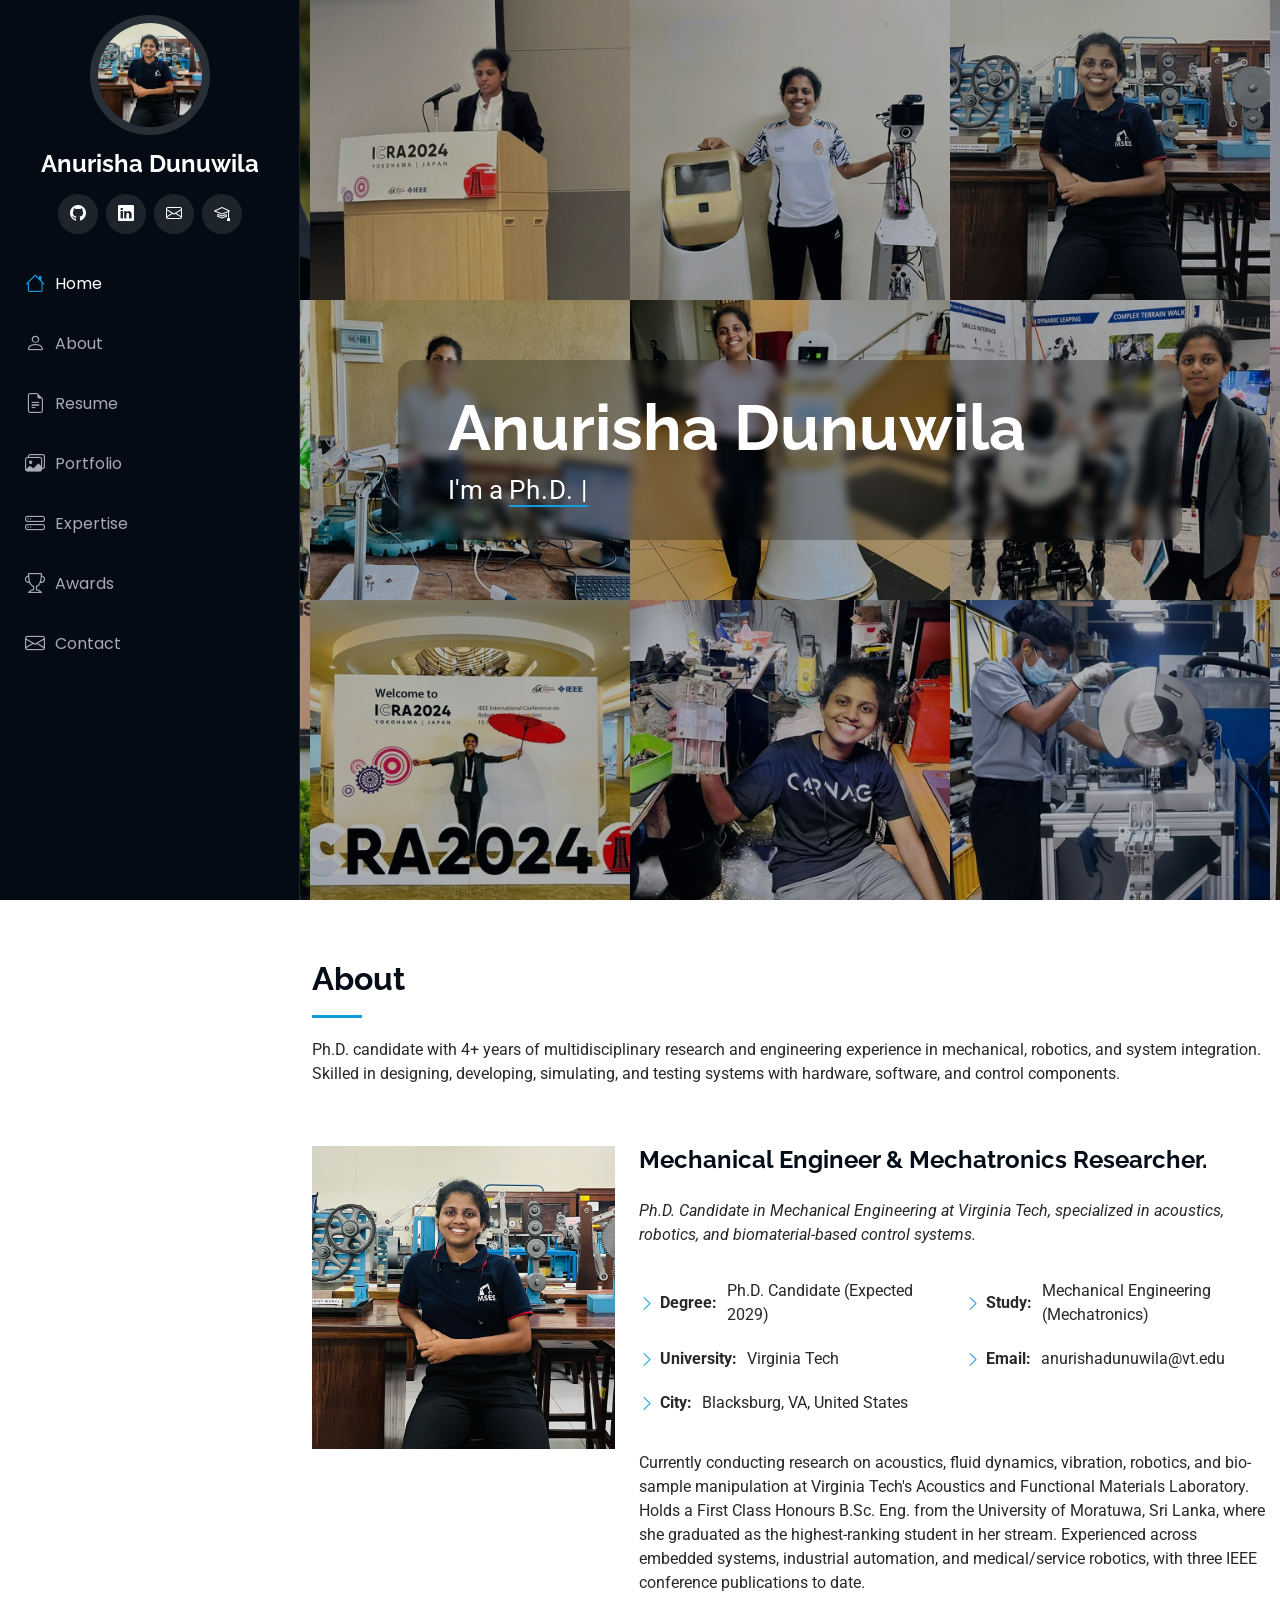
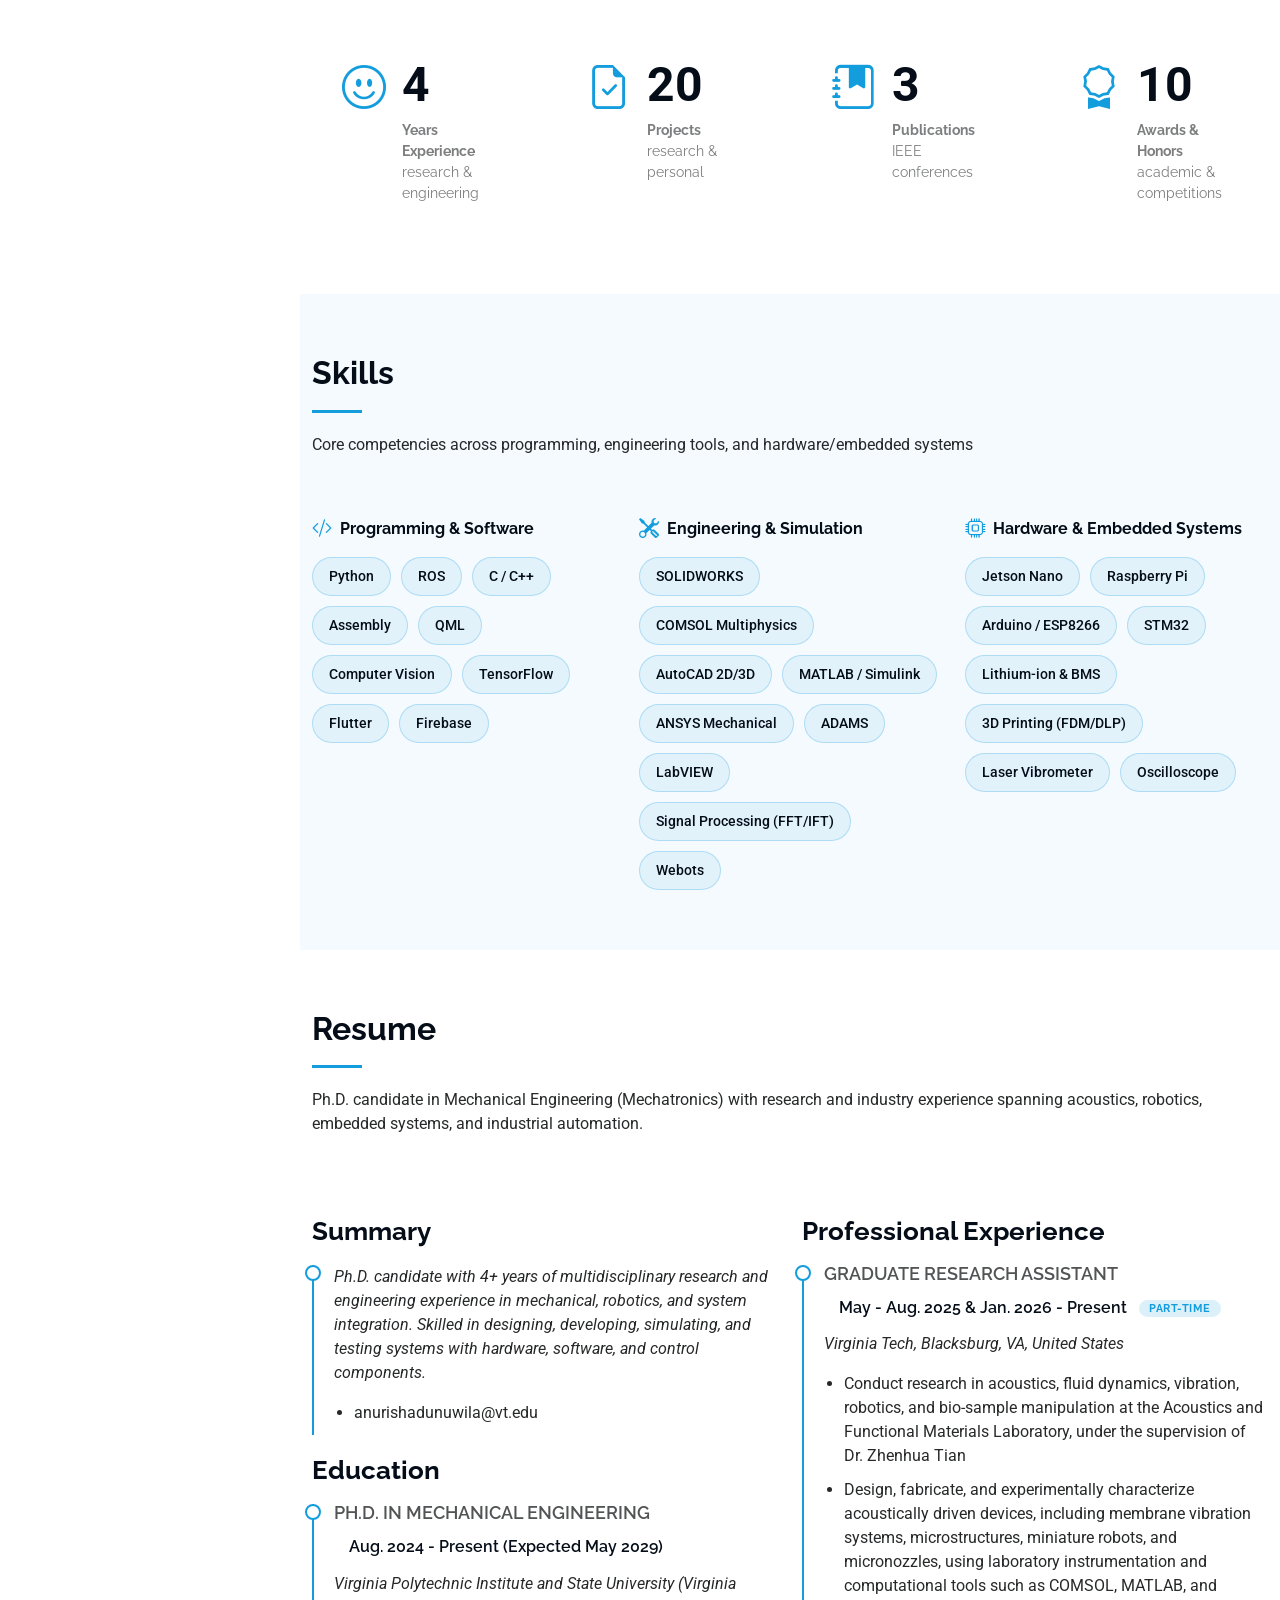
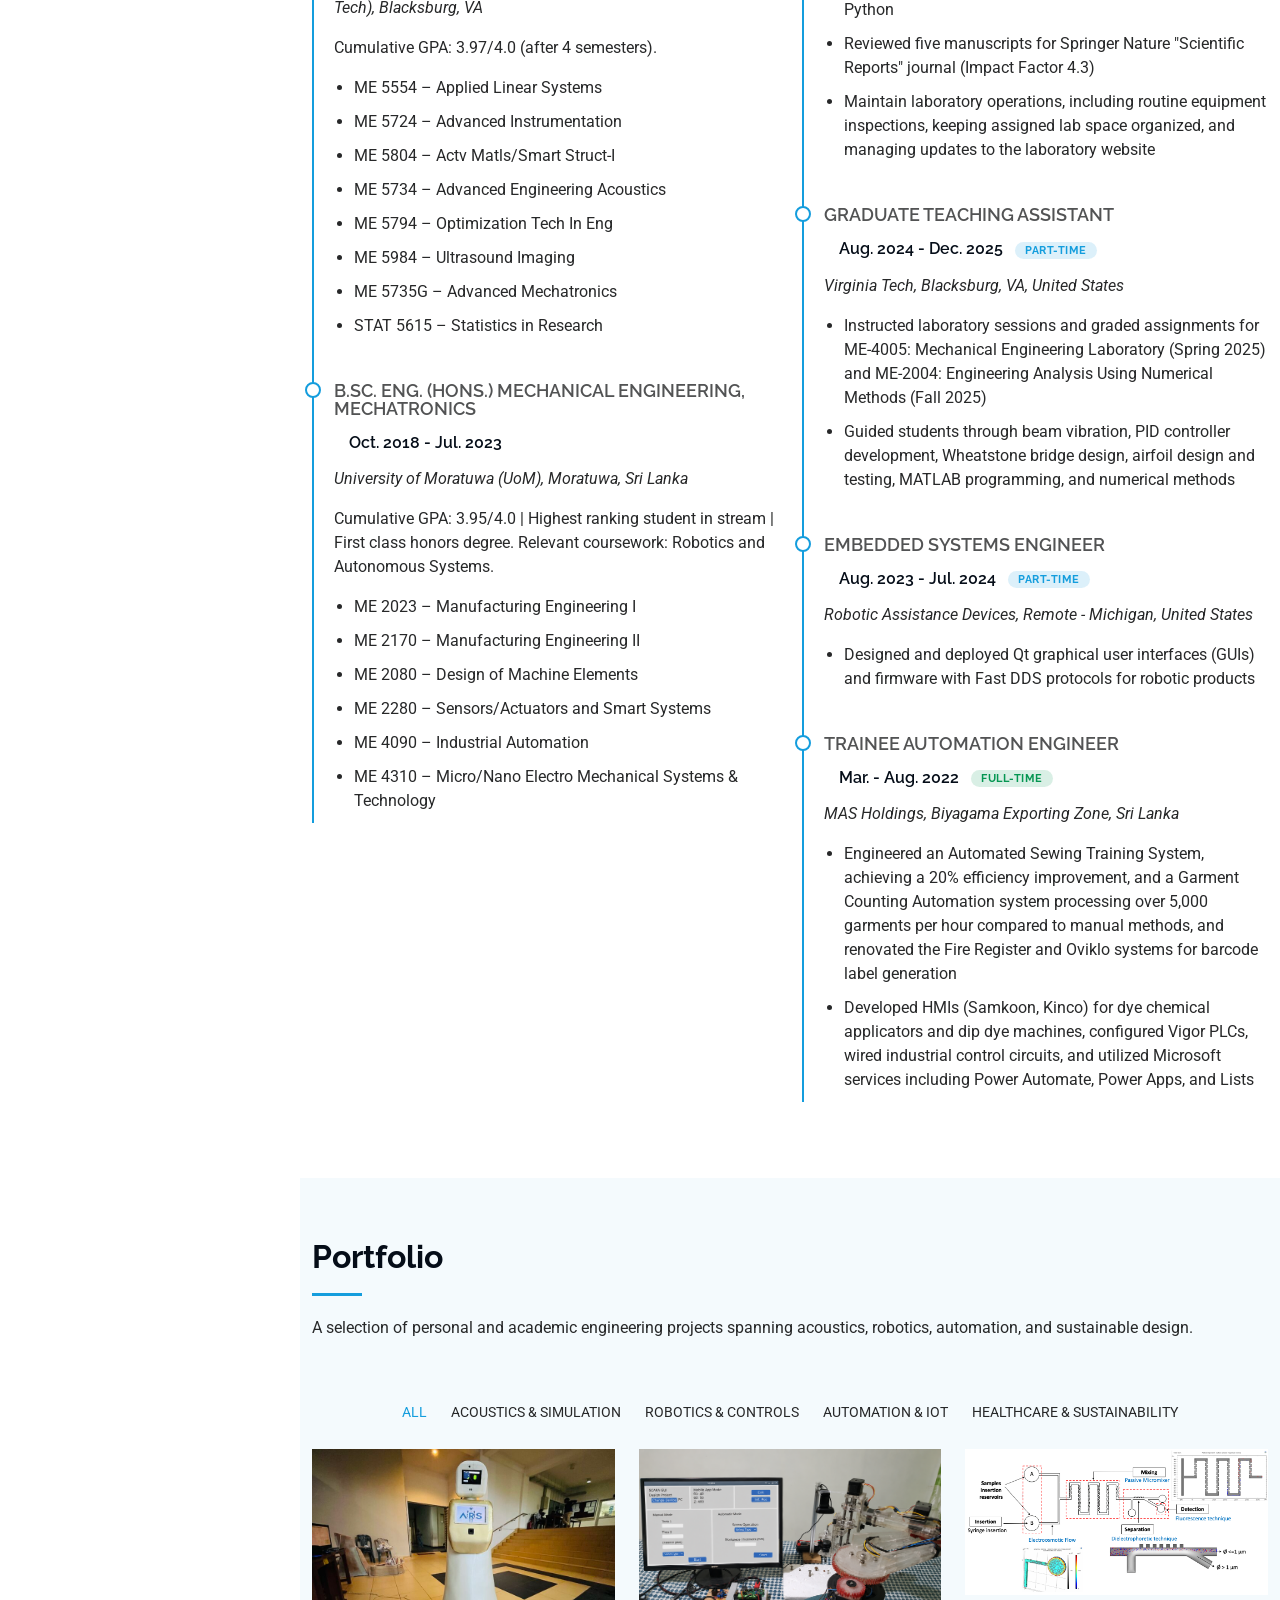
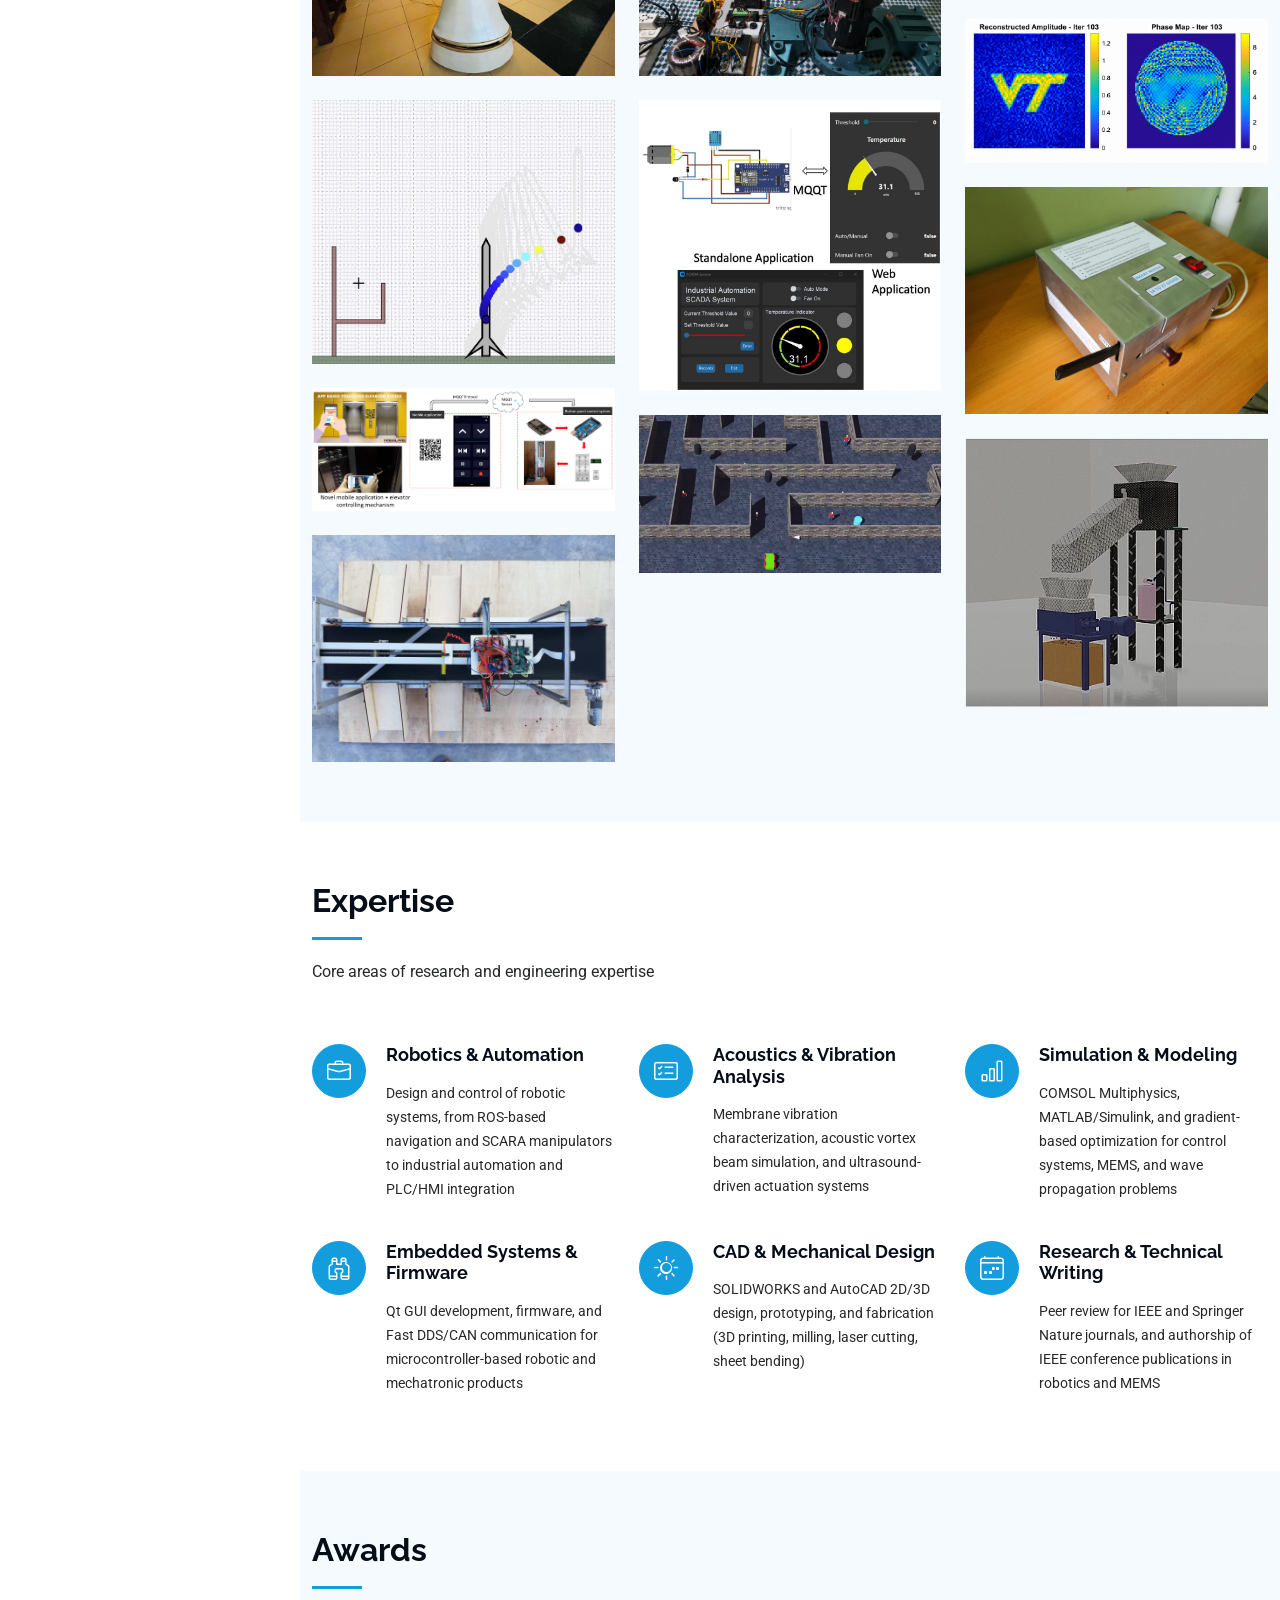
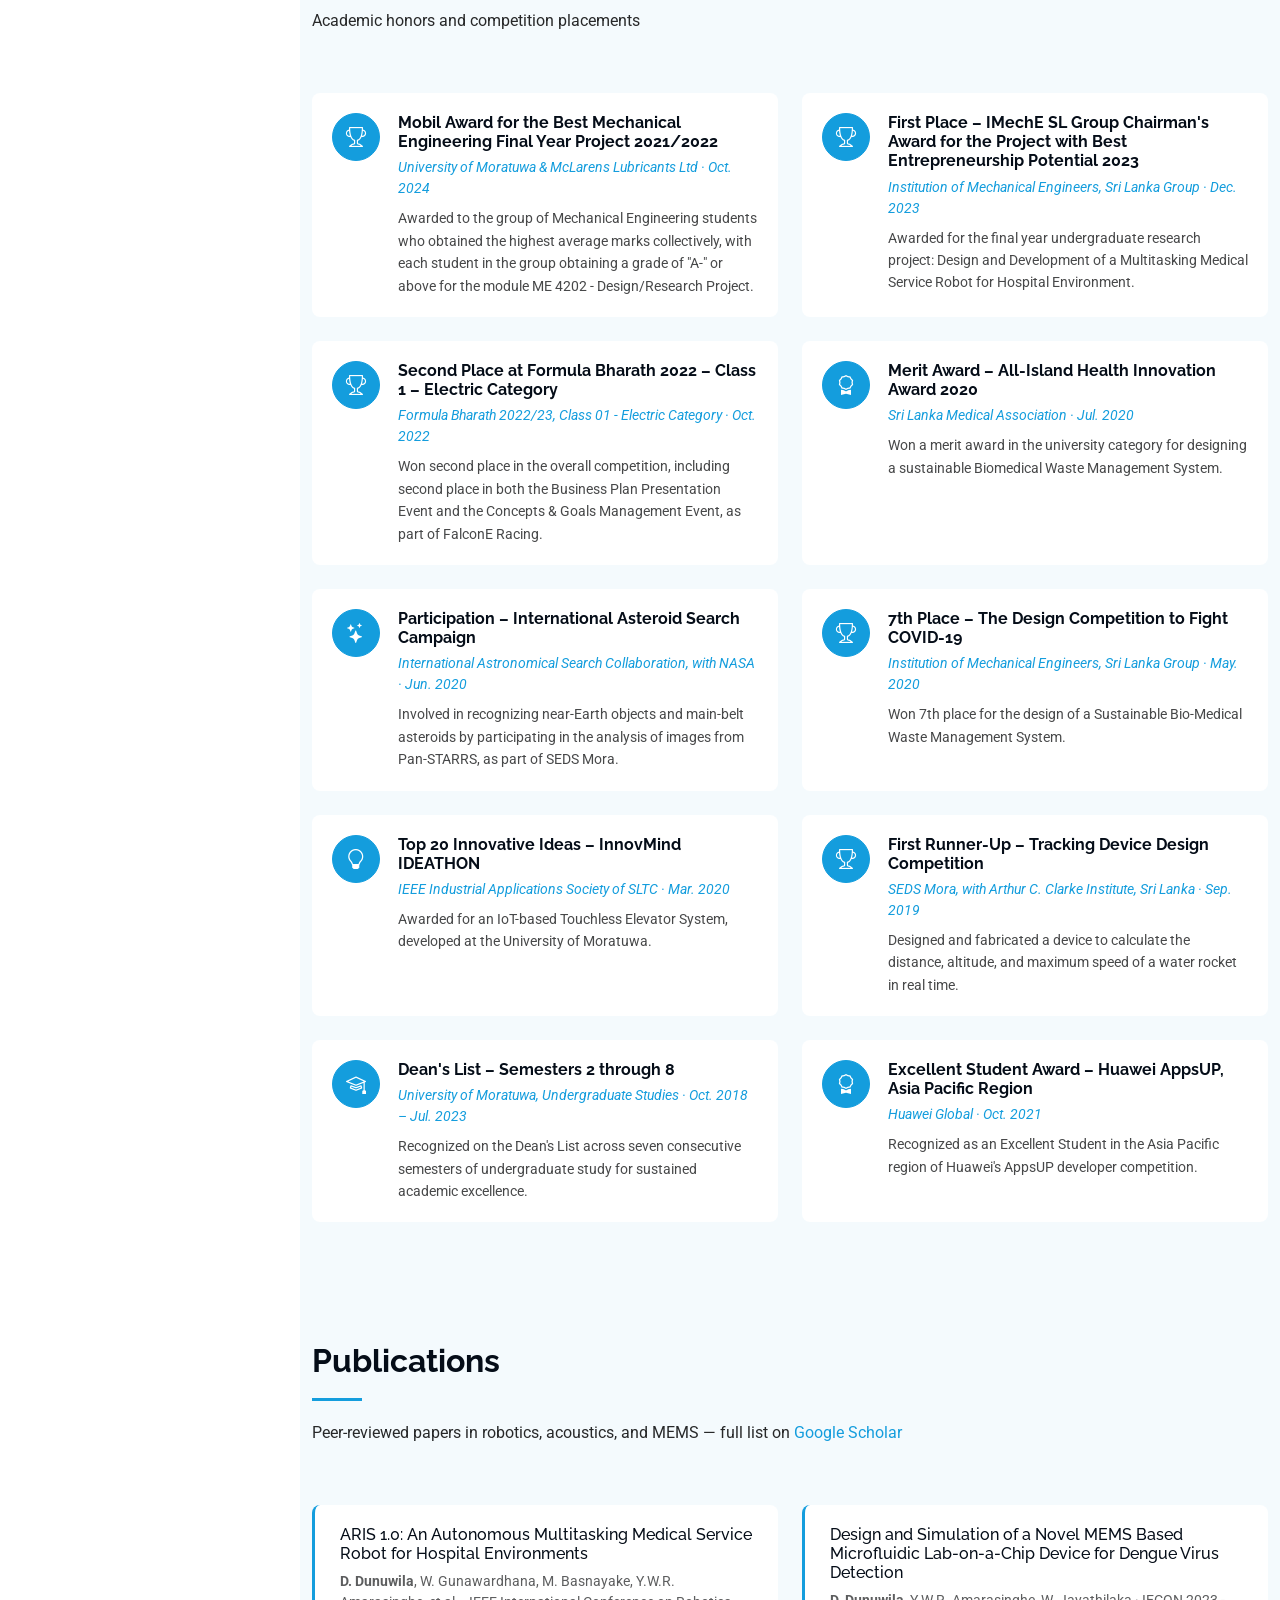
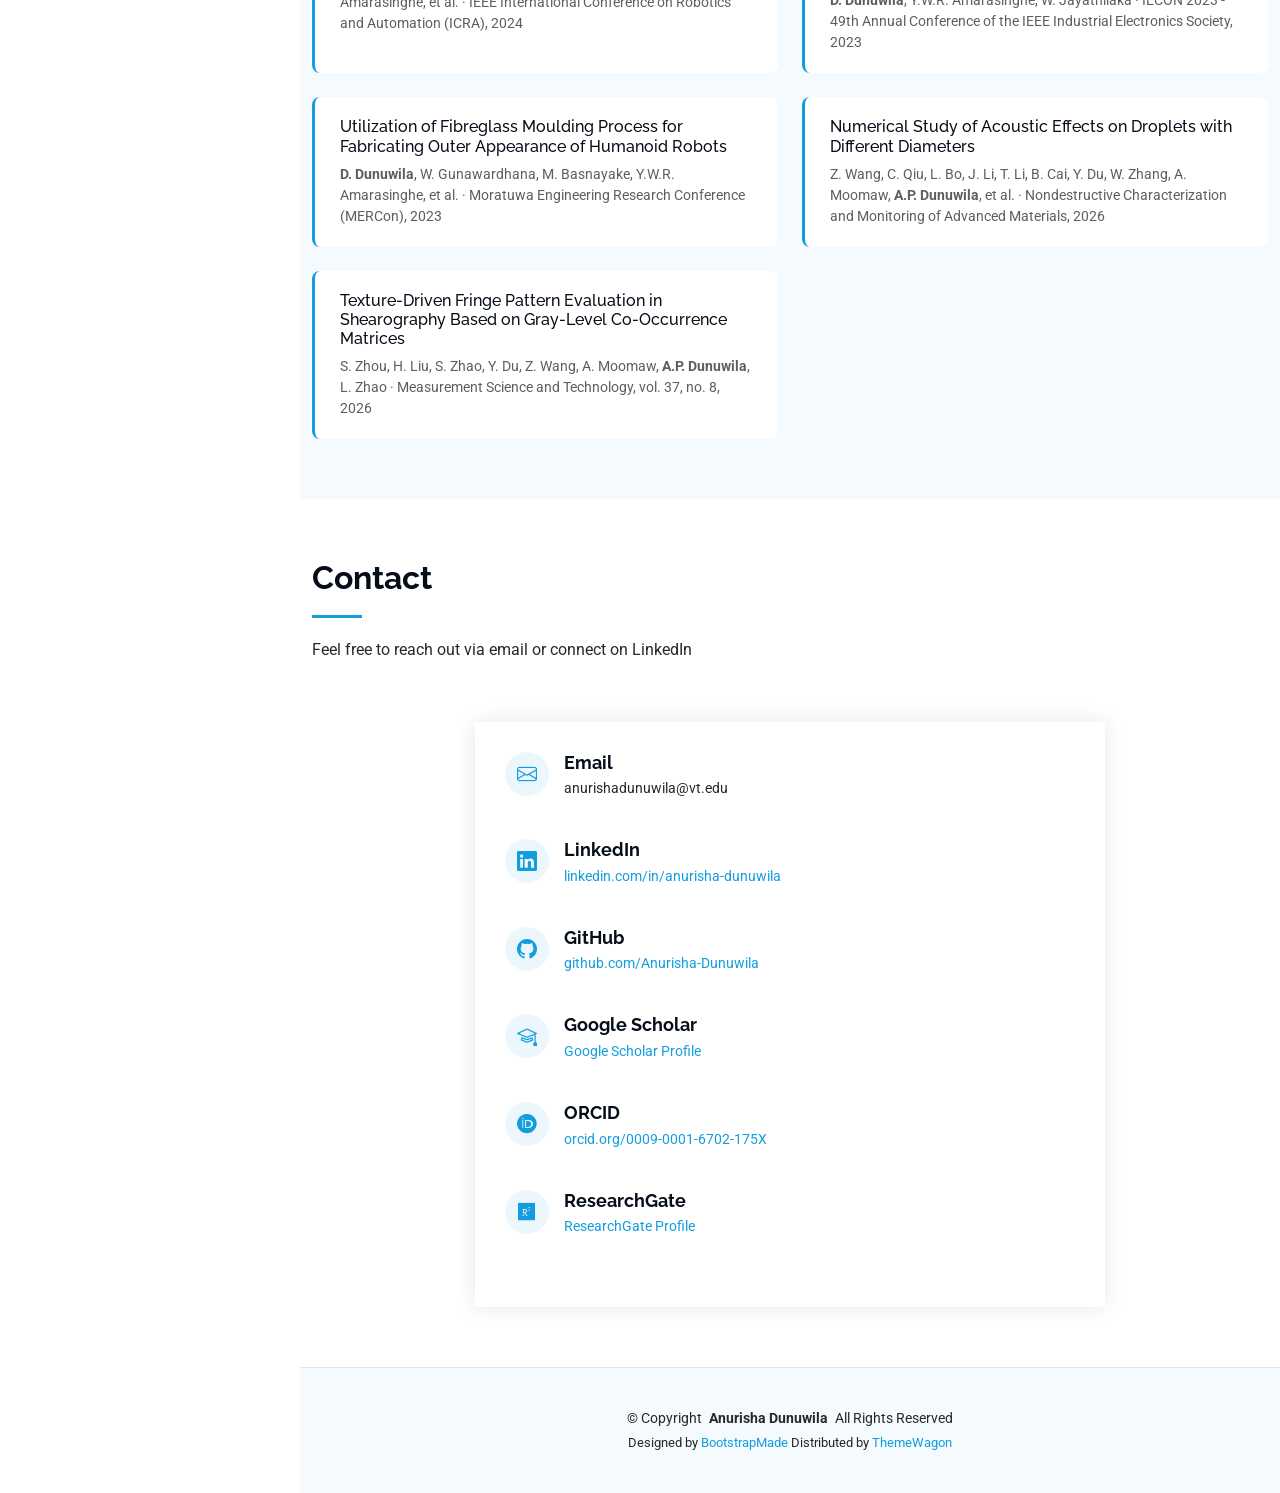
==== commit f3e100c2: "Update index.html" ====
--- a/index.html
+++ b/index.html
@@ -267,7 +267,7 @@
               <h4>Ph.D. in Mechanical Engineering</h4>
               <h5>Aug. 2024 - Present (Expected May 2029)</h5>
               <p><em>Virginia Polytechnic Institute and State University (Virginia Tech), Blacksburg, VA</em></p>
-              <p>Cumulative GPA: 3.96/4.0 (after 4 semesters).</p>
+              <p>Cumulative GPA: 3.97/4.0 (after 4 semesters).</p>
               <ul>
                 <li>ME 5554 – Applied Linear Systems</li>
                 <li>ME 5724 – Advanced Instrumentation</li>
@@ -865,4 +865,4 @@
 
 </body>
 
-</html>+</html>
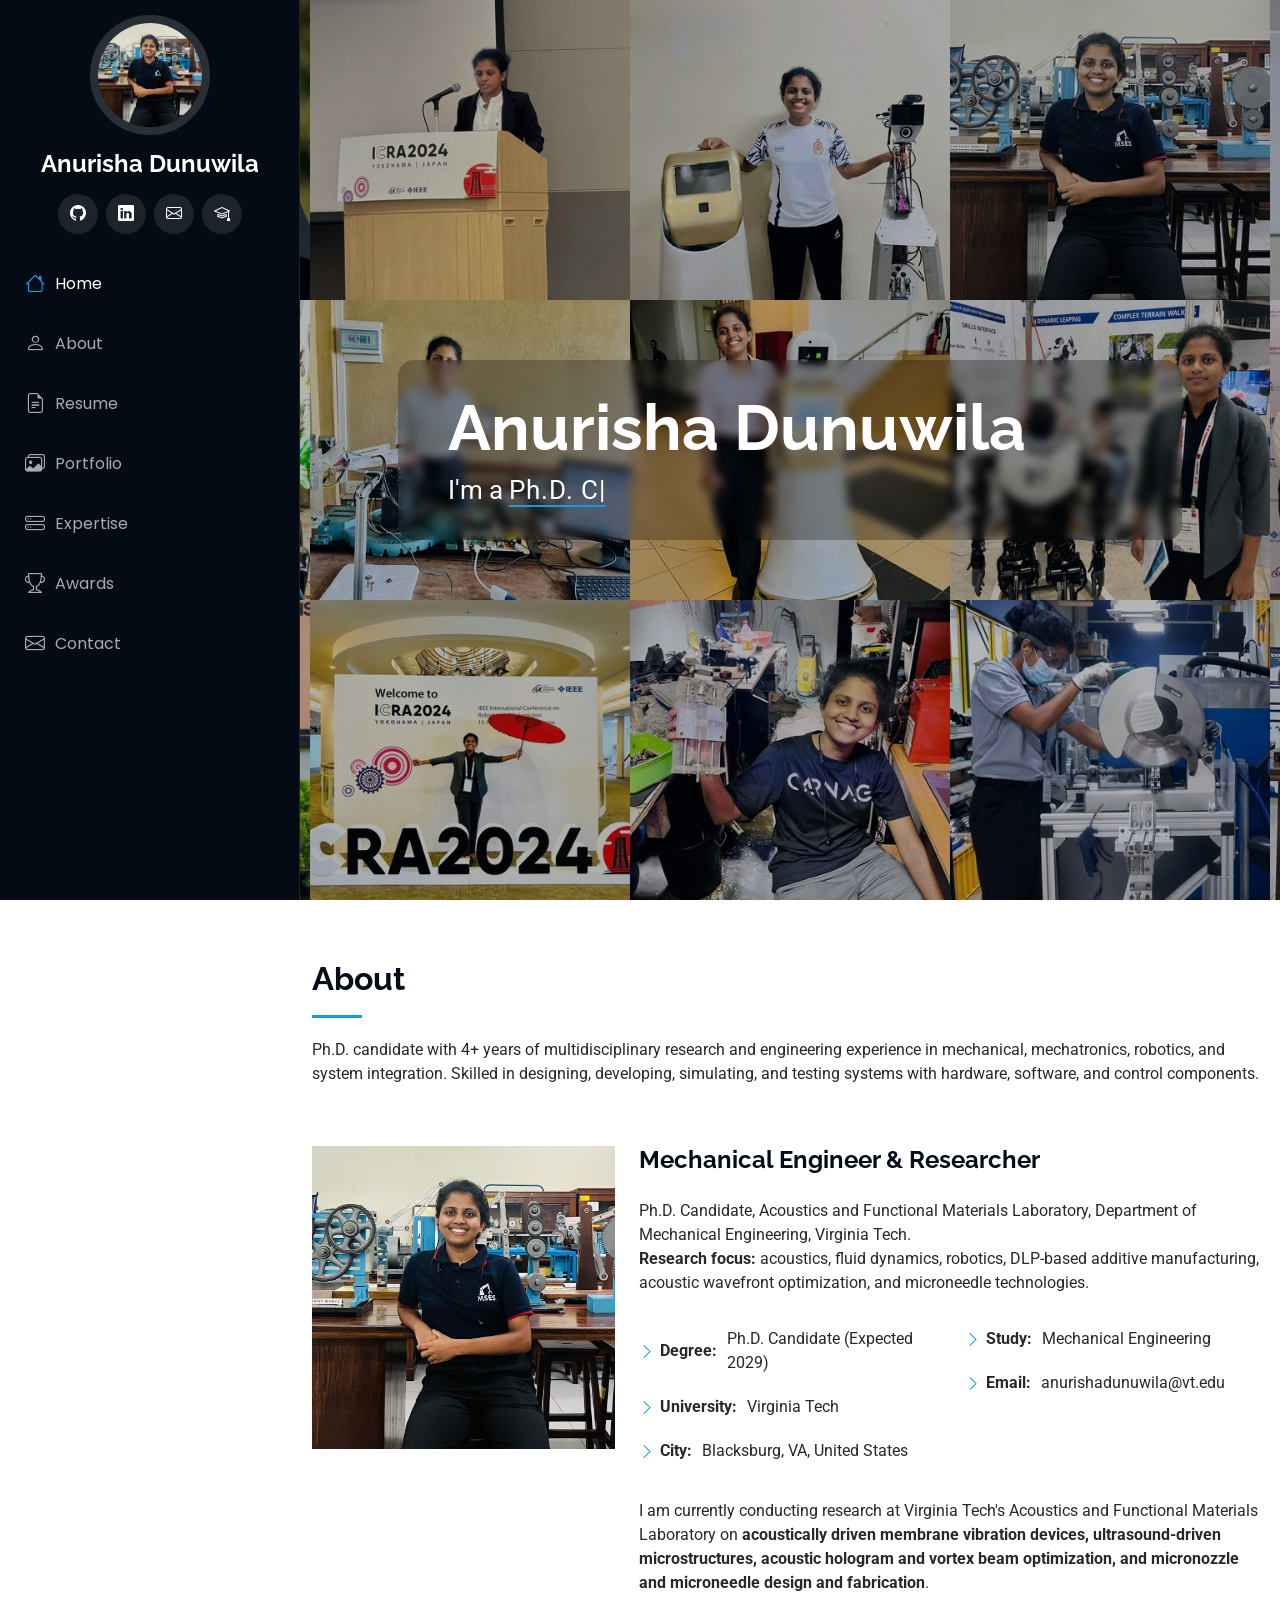
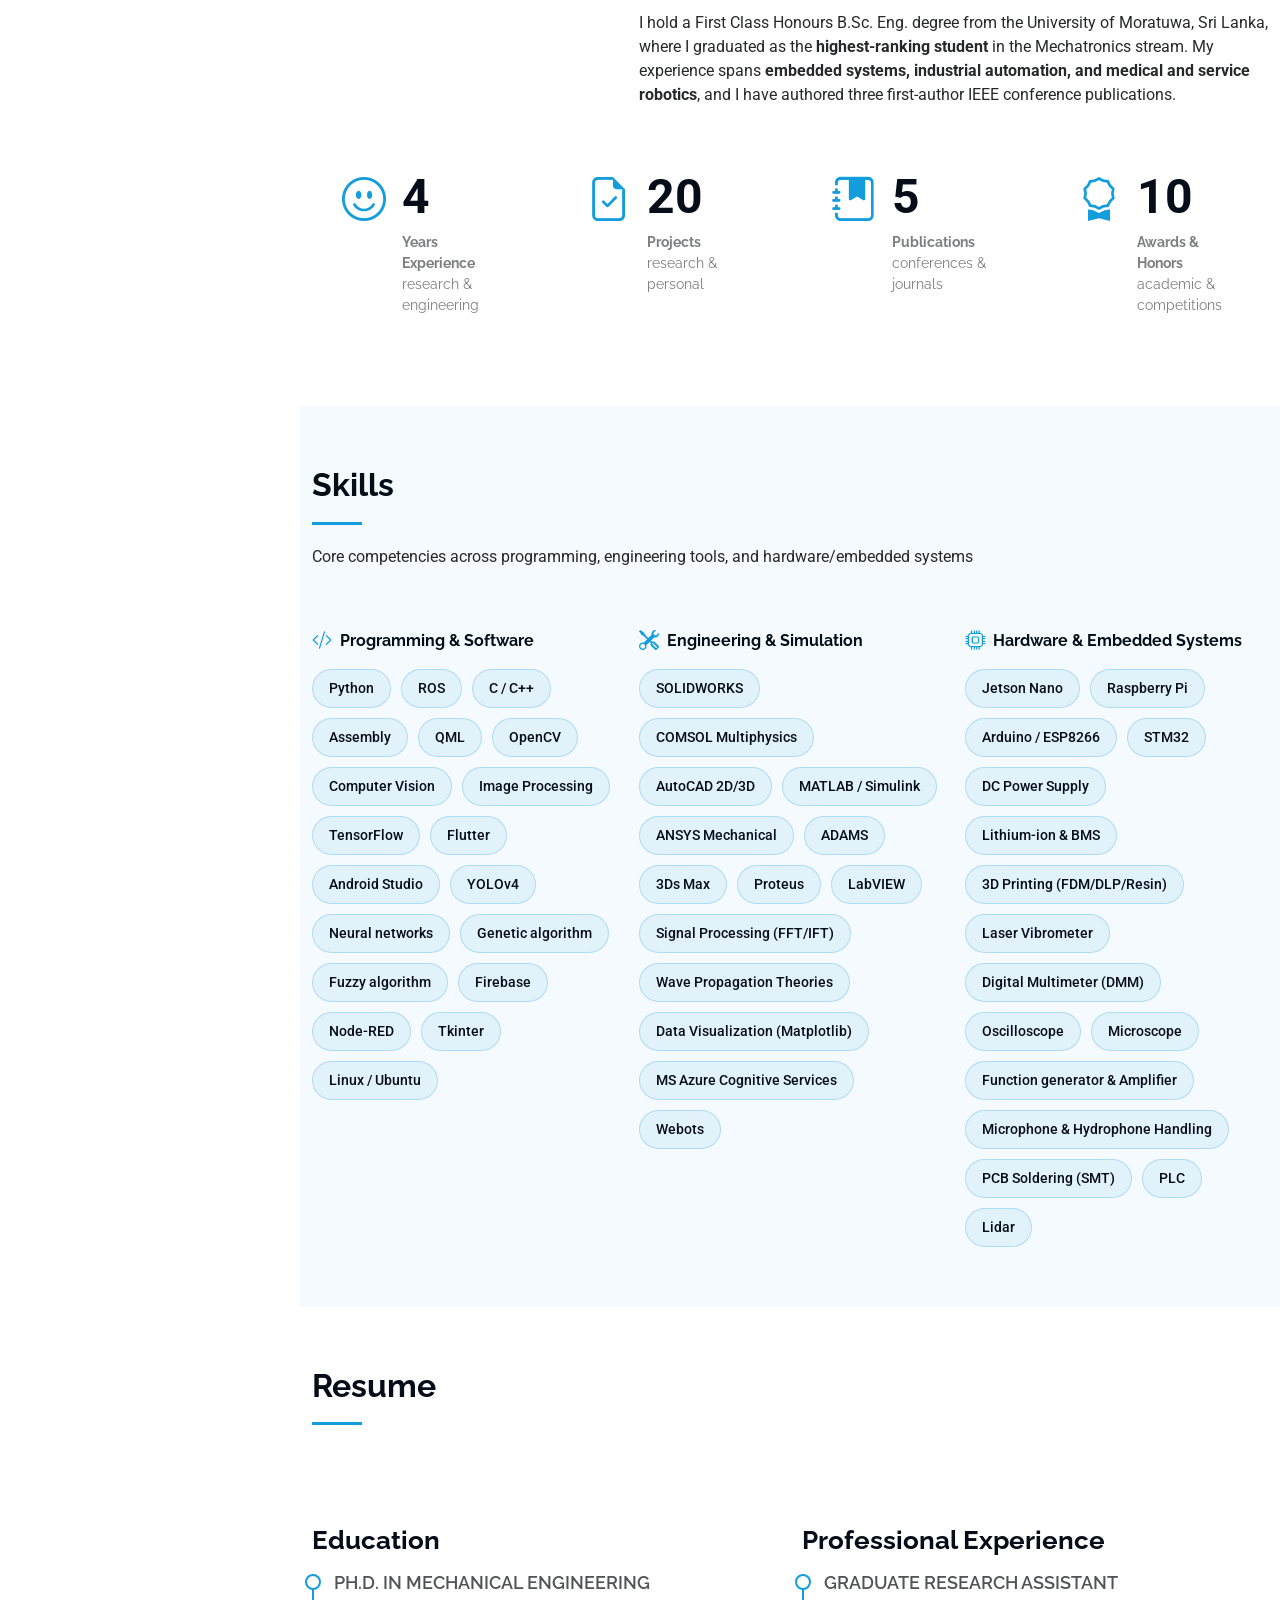
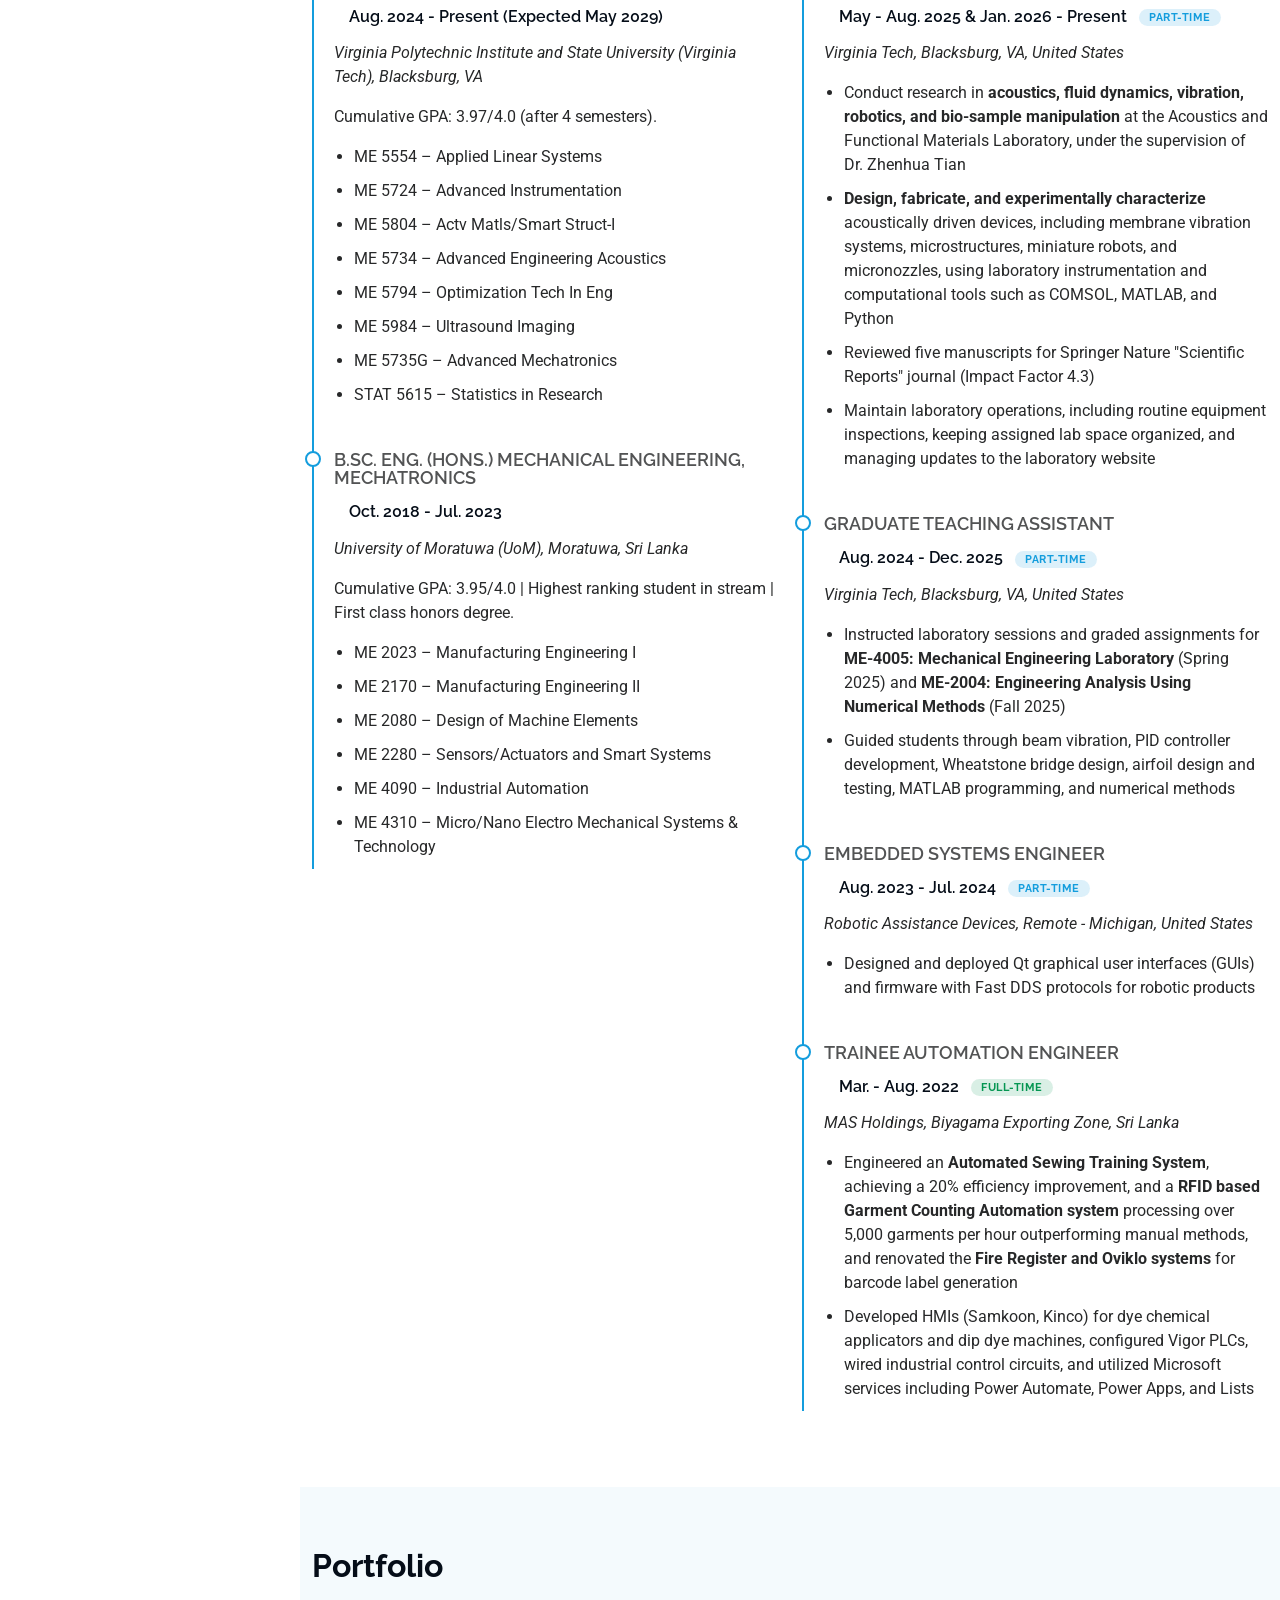
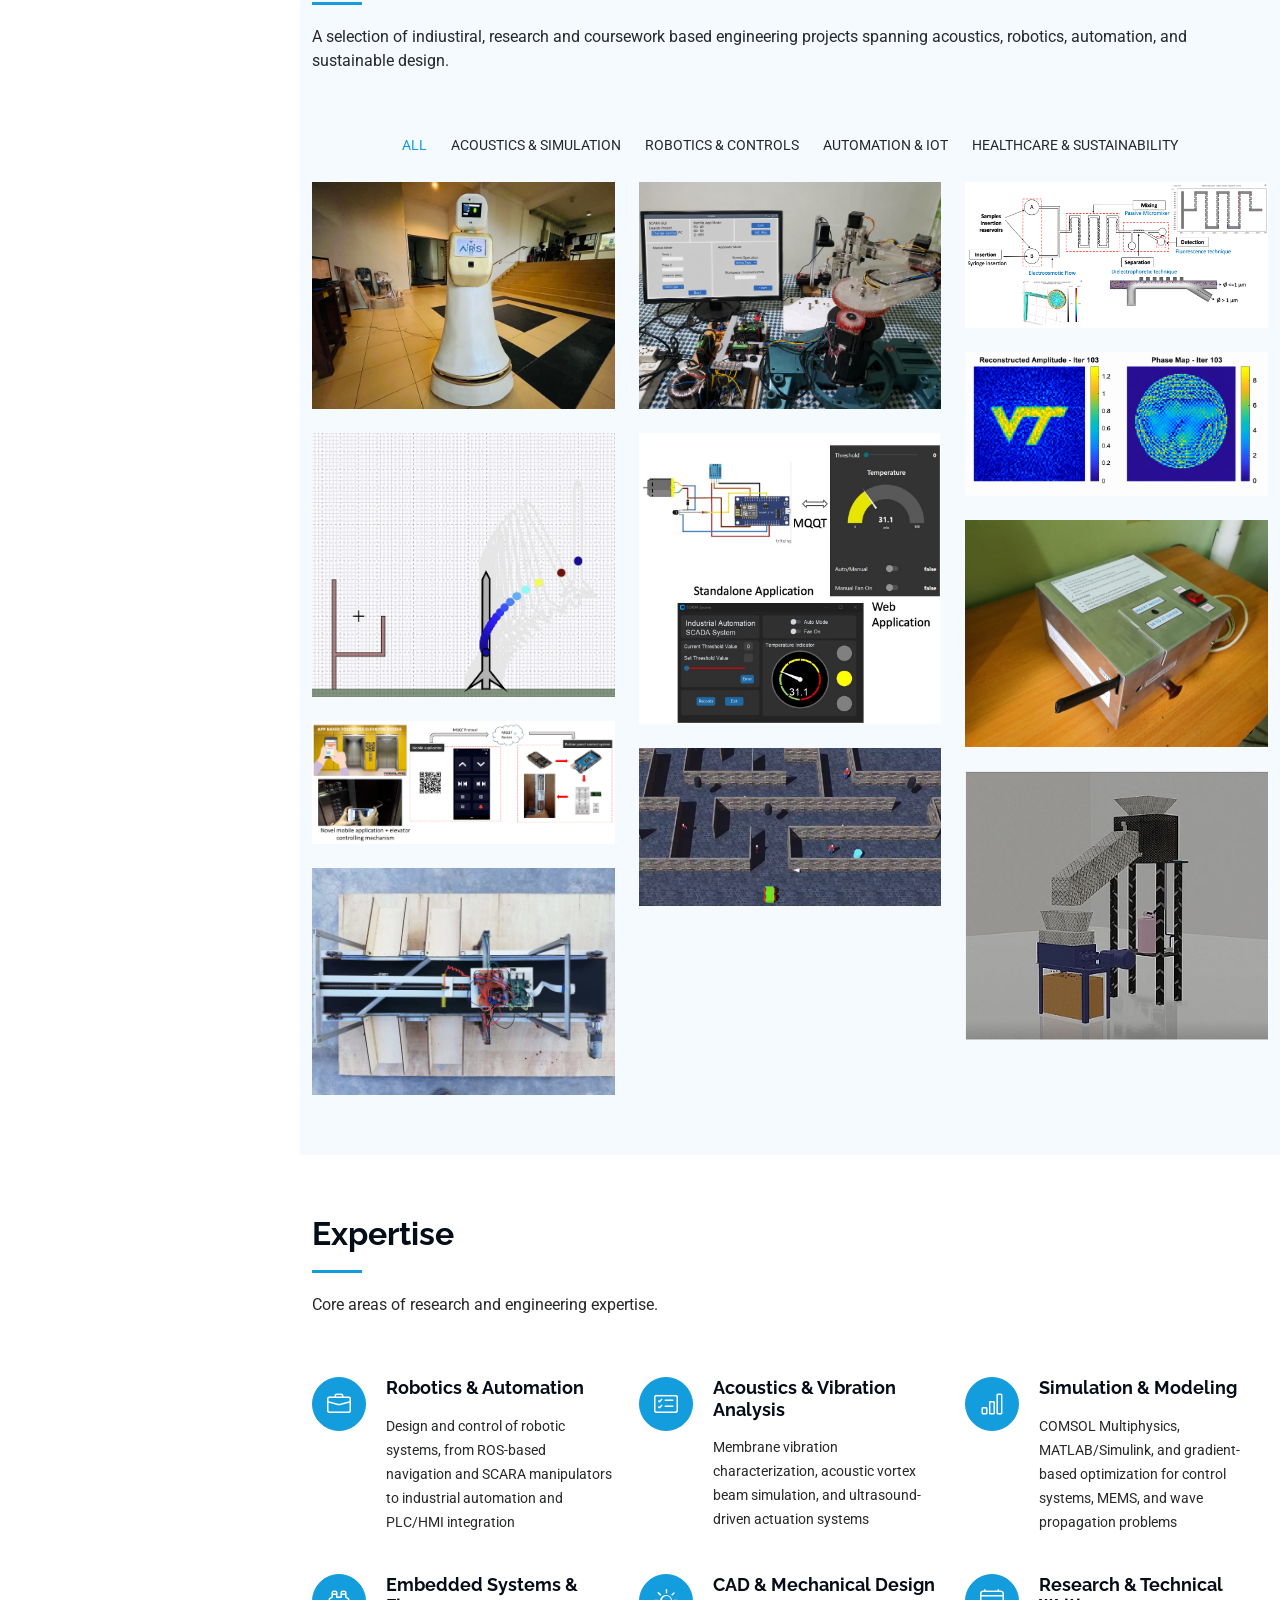
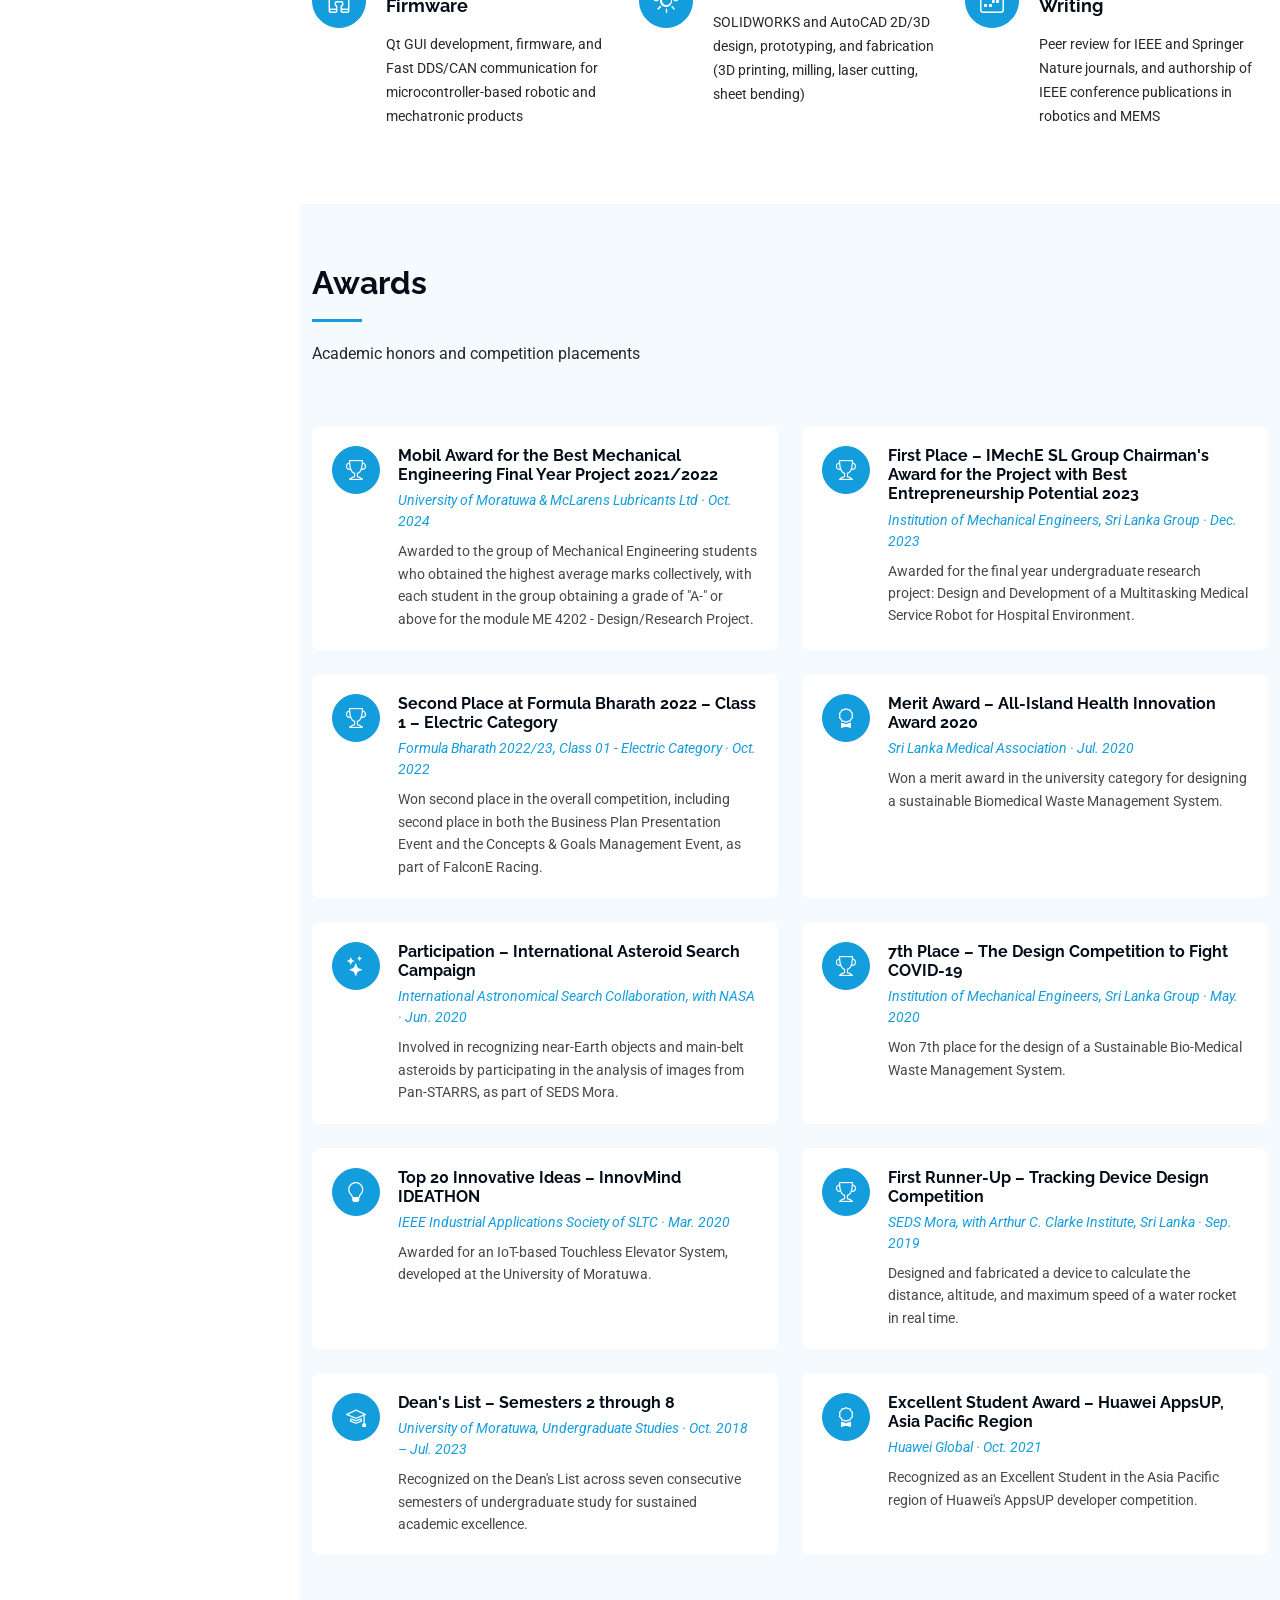
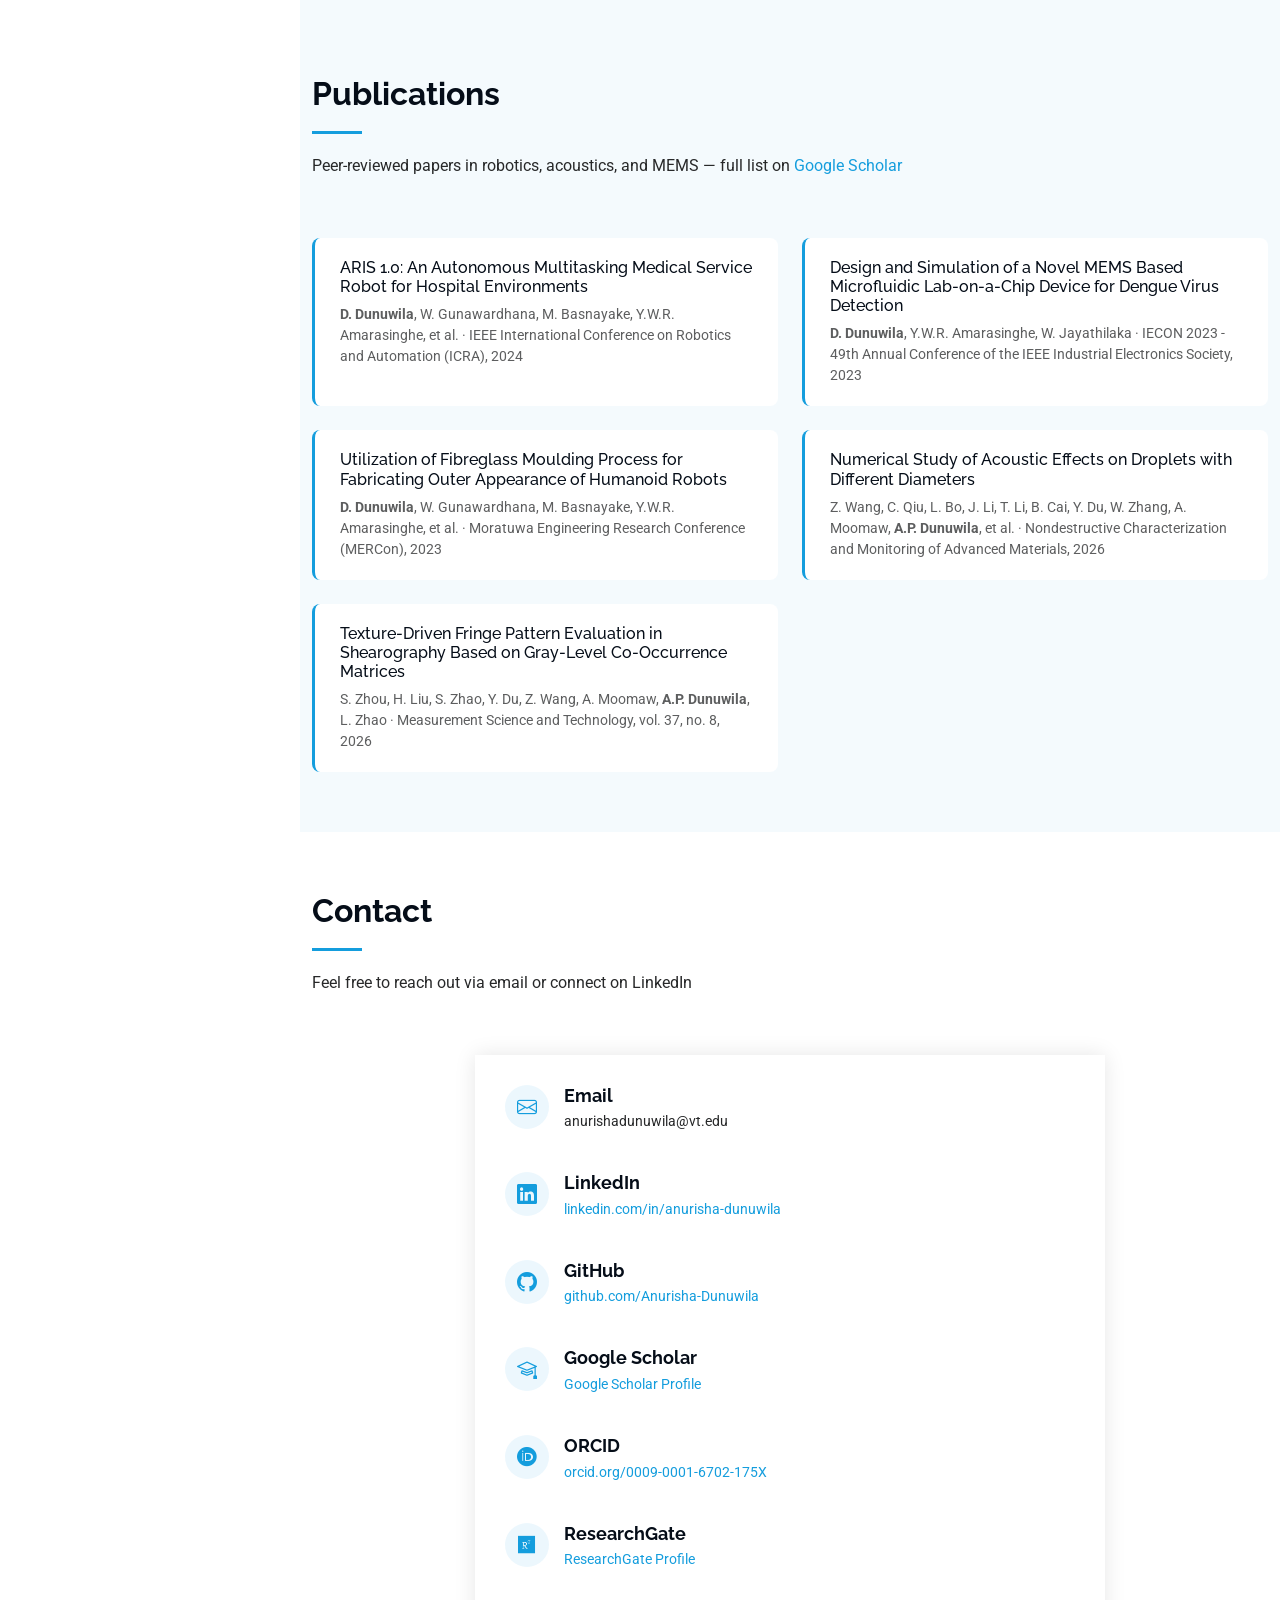
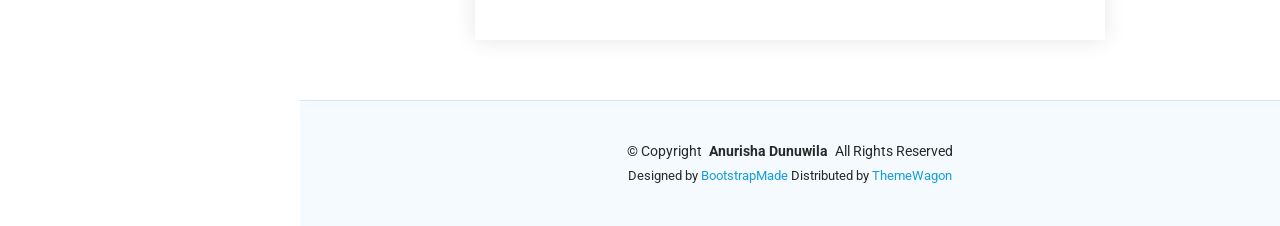
==== commit b418faf2: "Added updates" ====
--- a/index.html
+++ b/index.html
@@ -81,7 +81,7 @@
 
       <div class="container" data-aos="fade-up" data-aos-delay="100">
         <h2>Anurisha Dunuwila</h2>
-        <p>I'm a <span class="typed" data-typed-items="Ph.D. Candidate, Mechatronics Engineer, Robotics Researcher, Acoustics Researcher">Ph.D. Candidate</span><span class="typed-cursor typed-cursor--blink" aria-hidden="true"></span><span class="typed-cursor typed-cursor--blink" aria-hidden="true"></span></p>
+        <p>I'm a <span class="typed" data-typed-items="Ph.D. Candidate, Mechanical Engineer, Mechatronics Specialist, Researcher">Ph.D. Candidate</span><span class="typed-cursor typed-cursor--blink" aria-hidden="true"></span><span class="typed-cursor typed-cursor--blink" aria-hidden="true"></span></p>
       </div>
 
     </section><!-- /Hero Section -->
@@ -92,7 +92,7 @@
       <!-- Section Title -->
       <div class="container section-title" data-aos="fade-up">
         <h2>About</h2>
-        <p>Ph.D. candidate with 4+ years of multidisciplinary research and engineering experience in mechanical, robotics, and system integration. Skilled in designing, developing, simulating, and testing systems with hardware, software, and control components.</p>
+        <p>Ph.D. candidate with 4+ years of multidisciplinary research and engineering experience in mechanical, mechatronics, robotics, and system integration. Skilled in designing, developing, simulating, and testing systems with hardware, software, and control components.</p>
       </div><!-- End Section Title -->
 
       <div class="container" data-aos="fade-up" data-aos-delay="100">
@@ -102,9 +102,10 @@
             <img src="assets/img/my-profile-img.jpg" class="img-fluid" alt="">
           </div>
           <div class="col-lg-8 content">
-            <h2>Mechanical Engineer &amp; Mechatronics Researcher.</h2>
-            <p class="fst-italic py-3">
-              Ph.D. Candidate in Mechanical Engineering at Virginia Tech, specialized in acoustics, robotics, and biomaterial-based control systems.
+            <h2>Mechanical Engineer &amp; Researcher</h2>
+            <p class="py-3">
+              Ph.D. Candidate, Acoustics and Functional Materials Laboratory, Department of Mechanical Engineering, Virginia Tech.<br>
+              <strong>Research focus:</strong> acoustics, fluid dynamics, robotics, DLP-based additive manufacturing, acoustic wavefront optimization, and microneedle technologies.
             </p>
             <div class="row">
               <div class="col-lg-6">
@@ -116,13 +117,16 @@
               </div>
               <div class="col-lg-6">
                 <ul>
-                  <li><i class="bi bi-chevron-right"></i> <strong>Study:</strong> <span>Mechanical Engineering (Mechatronics)</span></li>
+                  <li><i class="bi bi-chevron-right"></i> <strong>Study:</strong> <span>Mechanical Engineering</span></li>
                   <li><i class="bi bi-chevron-right"></i> <strong>Email:</strong> <span>anurishadunuwila@vt.edu</span></li>
                 </ul>
               </div>
             </div>
             <p class="pt-3 mb-0">
-              Currently conducting research on acoustics, fluid dynamics, vibration, robotics, and bio-sample manipulation at Virginia Tech's Acoustics and Functional Materials Laboratory. Holds a First Class Honours B.Sc. Eng. from the University of Moratuwa, Sri Lanka, where she graduated as the highest-ranking student in her stream. Experienced across embedded systems, industrial automation, and medical/service robotics, with three IEEE conference publications to date.
+              I am currently conducting research at Virginia Tech's Acoustics and Functional Materials Laboratory on <b>acoustically driven membrane vibration devices, ultrasound-driven microstructures, acoustic hologram and vortex beam optimization, and micronozzle and microneedle design and fabrication</b>.
+            </p>
+            <p class="pt-3 mb-0">
+              I hold a First Class Honours B.Sc. Eng. degree from the University of Moratuwa, Sri Lanka, where I graduated as the <b>highest-ranking student</b> in the Mechatronics stream. My experience spans <b>embedded systems, industrial automation, and medical and service robotics</b>, and I have authored three first-author IEEE conference publications.
             </p>
           </div>
         </div>
@@ -157,8 +161,8 @@
           <div class="col-lg-3 col-md-6">
             <div class="stats-item">
               <i class="bi bi-journal-bookmark-fill"></i>
-              <span data-purecounter-start="0" data-purecounter-end="3" data-purecounter-duration="1" class="purecounter"></span>
-              <p><strong>Publications</strong> <span>IEEE conferences</span></p>
+              <span data-purecounter-start="0" data-purecounter-end="5" data-purecounter-duration="1" class="purecounter"></span>
+              <p><strong>Publications</strong> <span>conferences & journals</span></p>
             </div>
           </div><!-- End Stats Item -->
 
@@ -197,10 +201,20 @@
               <span class="skill-tag">C / C++</span>
               <span class="skill-tag">Assembly</span>
               <span class="skill-tag">QML</span>
+              <span class="skill-tag">OpenCV</span>
               <span class="skill-tag">Computer Vision</span>
+              <span class="skill-tag">Image Processing</span>
               <span class="skill-tag">TensorFlow</span>
               <span class="skill-tag">Flutter</span>
+              <span class="skill-tag">Android Studio</span>
+              <span class="skill-tag">YOLOv4</span>
+              <span class="skill-tag">Neural networks</span>
+              <span class="skill-tag">Genetic algorithm</span>
+              <span class="skill-tag">Fuzzy algorithm</span>
               <span class="skill-tag">Firebase</span>
+              <span class="skill-tag">Node-RED</span>
+              <span class="skill-tag">Tkinter</span>
+              <span class="skill-tag">Linux / Ubuntu</span>
             </div>
           </div>
 
@@ -213,8 +227,13 @@
               <span class="skill-tag">MATLAB / Simulink</span>
               <span class="skill-tag">ANSYS Mechanical</span>
               <span class="skill-tag">ADAMS</span>
+              <span class="skill-tag">3Ds Max</span>
+              <span class="skill-tag">Proteus</span>
               <span class="skill-tag">LabVIEW</span>
               <span class="skill-tag">Signal Processing (FFT/IFT)</span>
+              <span class="skill-tag">Wave Propagation Theories</span>
+              <span class="skill-tag">Data Visualization (Matplotlib)</span>
+              <span class="skill-tag">MS Azure Cognitive Services</span>
               <span class="skill-tag">Webots</span>
             </div>
           </div>
@@ -226,10 +245,18 @@
               <span class="skill-tag">Raspberry Pi</span>
               <span class="skill-tag">Arduino / ESP8266</span>
               <span class="skill-tag">STM32</span>
+              <span class="skill-tag">DC Power Supply</span>
               <span class="skill-tag">Lithium-ion &amp; BMS</span>
-              <span class="skill-tag">3D Printing (FDM/DLP)</span>
+              <span class="skill-tag">3D Printing (FDM/DLP/Resin)</span>
               <span class="skill-tag">Laser Vibrometer</span>
+              <span class="skill-tag">Digital Multimeter (DMM)</span>
               <span class="skill-tag">Oscilloscope</span>
+              <span class="skill-tag">Microscope</span>
+              <span class="skill-tag">Function generator & Amplifier</span>
+              <span class="skill-tag">Microphone & Hydrophone Handling</span>
+              <span class="skill-tag">PCB Soldering (SMT)</span>
+              <span class="skill-tag">PLC</span>
+              <span class="skill-tag">Lidar</span>
             </div>
           </div>
 
@@ -245,7 +272,6 @@
       <!-- Section Title -->
       <div class="container section-title" data-aos="fade-up">
         <h2>Resume</h2>
-        <p>Ph.D. candidate in Mechanical Engineering (Mechatronics) with research and industry experience spanning acoustics, robotics, embedded systems, and industrial automation.</p>
       </div><!-- End Section Title -->
 
       <div class="container">
@@ -253,14 +279,6 @@
         <div class="row">
 
           <div class="col-lg-6" data-aos="fade-up" data-aos-delay="100">
-            <h3 class="resume-title">Summary</h3>
-
-            <div class="resume-item pb-0">
-              <p><em>Ph.D. candidate with 4+ years of multidisciplinary research and engineering experience in mechanical, robotics, and system integration. Skilled in designing, developing, simulating, and testing systems with hardware, software, and control components.</em></p>
-              <ul>
-                <li>anurishadunuwila@vt.edu</li>
-              </ul>
-            </div><!-- Edn Resume Item -->
 
             <h3 class="resume-title">Education</h3>
             <div class="resume-item">
@@ -284,7 +302,7 @@
               <h4>B.Sc. Eng. (Hons.) Mechanical Engineering, Mechatronics</h4>
               <h5>Oct. 2018 - Jul. 2023</h5>
               <p><em>University of Moratuwa (UoM), Moratuwa, Sri Lanka</em></p>
-              <p>Cumulative GPA: 3.95/4.0 | Highest ranking student in stream | First class honors degree. Relevant coursework: Robotics and Autonomous Systems.</p>
+              <p>Cumulative GPA: 3.95/4.0 | Highest ranking student in stream | First class honors degree.</p>
               <ul>
                 <li>ME 2023 – Manufacturing Engineering I</li>
                 <li>ME 2170 – Manufacturing Engineering II</li>
@@ -304,8 +322,8 @@
               <h5>May - Aug. 2025 &amp; Jan. 2026 - Present <span class="badge-parttime">Part-Time</span></h5>
               <p><em>Virginia Tech, Blacksburg, VA, United States</em></p>
               <ul>
-                <li>Conduct research in acoustics, fluid dynamics, vibration, robotics, and bio-sample manipulation at the Acoustics and Functional Materials Laboratory, under the supervision of Dr. Zhenhua Tian</li>
-                <li>Design, fabricate, and experimentally characterize acoustically driven devices, including membrane vibration systems, microstructures, miniature robots, and micronozzles, using laboratory instrumentation and computational tools such as COMSOL, MATLAB, and Python</li>
+                <li>Conduct research in <b>acoustics, fluid dynamics, vibration, robotics, and bio-sample manipulation</b> at the Acoustics and Functional Materials Laboratory, under the supervision of Dr. Zhenhua Tian</li>
+                <li><b>Design, fabricate, and experimentally characterize</b> acoustically driven devices, including membrane vibration systems, microstructures, miniature robots, and micronozzles, using laboratory instrumentation and computational tools such as COMSOL, MATLAB, and Python</li>
                 <li>Reviewed five manuscripts for Springer Nature "Scientific Reports" journal (Impact Factor 4.3)</li>
                 <li>Maintain laboratory operations, including routine equipment inspections, keeping assigned lab space organized, and managing updates to the laboratory website</li>
               </ul>
@@ -316,7 +334,7 @@
               <h5>Aug. 2024 - Dec. 2025 <span class="badge-parttime">Part-Time</span></h5>
               <p><em>Virginia Tech, Blacksburg, VA, United States</em></p>
               <ul>
-                <li>Instructed laboratory sessions and graded assignments for ME-4005: Mechanical Engineering Laboratory (Spring 2025) and ME-2004: Engineering Analysis Using Numerical Methods (Fall 2025)</li>
+                <li>Instructed laboratory sessions and graded assignments for <b>ME-4005: Mechanical Engineering Laboratory</b> (Spring 2025) and <b>ME-2004: Engineering Analysis Using Numerical Methods</b> (Fall 2025)</li>
                 <li>Guided students through beam vibration, PID controller development, Wheatstone bridge design, airfoil design and testing, MATLAB programming, and numerical methods</li>
               </ul>
             </div><!-- Edn Resume Item -->
@@ -335,7 +353,7 @@
               <h5>Mar. - Aug. 2022 <span class="badge-fulltime">Full-Time</span></h5>
               <p><em>MAS Holdings, Biyagama Exporting Zone, Sri Lanka</em></p>
               <ul>
-                <li>Engineered an Automated Sewing Training System, achieving a 20% efficiency improvement, and a Garment Counting Automation system processing over 5,000 garments per hour compared to manual methods, and renovated the Fire Register and Oviklo systems for barcode label generation</li>
+                <li>Engineered an <b>Automated Sewing Training System</b>, achieving a 20% efficiency improvement, and a <b>RFID based Garment Counting Automation system</b> processing over 5,000 garments per hour outperforming manual methods, and renovated the <b>Fire Register and Oviklo systems</b> for barcode label generation</li>
                 <li>Developed HMIs (Samkoon, Kinco) for dye chemical applicators and dip dye machines, configured Vigor PLCs, wired industrial control circuits, and utilized Microsoft services including Power Automate, Power Apps, and Lists</li>
               </ul>
             </div><!-- Edn Resume Item -->
@@ -354,7 +372,7 @@
       <!-- Section Title -->
       <div class="container section-title" data-aos="fade-up">
         <h2>Portfolio</h2>
-        <p>A selection of personal and academic engineering projects spanning acoustics, robotics, automation, and sustainable design.</p>
+        <p>A selection of indiustiral, research and coursework based engineering projects spanning acoustics, robotics, automation, and sustainable design.</p>
       </div><!-- End Section Title -->
 
       <div class="container">
@@ -377,7 +395,7 @@
                 <div class="portfolio-info">
                   <h4>Multitasking Medical Service Robot (ARIS 1.0)</h4>
                   <p>Semi-autonomous hospital robot with ROS navigation and telepresence</p>
-                  <a href="assets/img/portfolio/aris-medical-robot.jpg" data-gallery="portfolio-gallery-robotics" class="glightbox preview-link" data-glightbox="title: Multitasking Medical Service Robot (ARIS 1.0); description: Engineered a semi-autonomous three-wheeled omnidirectional robot with ROS-based navigation (±30 cm accuracy), Jitsi-based telepresence, and Sinhala-language interaction powered by OpenAI, enabling virtual ward rounds and remote patient monitoring in hospital environments. Jul. 2022 - Jul. 2023, Mechatronic Systems Engineering Stream, University of Moratuwa."><i class="bi bi-zoom-in"></i></a>
+                  <a href="assets/img/portfolio/aris-medical-robot.jpg" data-gallery="portfolio-gallery-robotics" class="glightbox preview-link" data-glightbox="title: Multitasking Medical Service Robot (ARIS 1.0); description: Engineered a <b> semi-autonomous three-wheeled omnidirectional robot </b> with <b> ROS-based navigation </b> (±30 cm accuracy), <b> Jitsi-based telepresence</b>, and <b> Sinhala-language interaction powered by OpenAI,</b> enabling virtual ward rounds and remote patient monitoring in hospital environments. Jul. 2022 - Jul. 2023. "><i class="bi bi-zoom-in"></i></a>
                 </div>
               </div>
             </div><!-- End Portfolio Item -->
@@ -388,7 +406,7 @@
                 <div class="portfolio-info">
                   <h4>Vision-based 4 DOF SCARA Robot for Screw Operations</h4>
                   <p>Vision-guided robotic arm for automated screw operations</p>
-                  <a href="assets/img/portfolio/scara-robot.jpg" data-gallery="portfolio-gallery-robotics" class="glightbox preview-link" data-glightbox="title: Vision-based 4 DOF SCARA Robot for Screw Operations; description: Designed a 4 DOF SCARA robot (17 cm radial annular effective workspace) with vision-based screw detection (88% accuracy) to locate screw heads and perform screw loosening operations, compatible up to Metric class 4.8 Phillips head M5 screws. Performed forward and inverse kinematics, dynamics, and control system design (Disturbance Observer) with machine learning. Jul. 2021 - Jul. 2023, University of Moratuwa."><i class="bi bi-zoom-in"></i></a>
+                  <a href="assets/img/portfolio/scara-robot.jpg" data-gallery="portfolio-gallery-robotics" class="glightbox preview-link" data-glightbox="title: Vision-based 4 DOF SCARA Robot for Screw Operations; description: Designed a <b>4 DOF SCARA robot </b> (17 cm radial annular effective workspace) with <b>vision-based (YOLOv4) screw detection</b> (88% accuracy) to locate screw heads and perform screw loosening operations, compatible up to Metric class 4.8 Phillips head M5 screws. Performed forward and inverse kinematics, dynamics, and control system design <b>(Disturbance Observer)</b> with machine learning. Jul. 2021 - Jul. 2023."><i class="bi bi-zoom-in"></i></a>
                 </div>
               </div>
             </div><!-- End Portfolio Item -->
@@ -399,7 +417,7 @@
                 <div class="portfolio-info">
                   <h4>Simulation of a Novel Microfluidic Lab-on-a-Chip Device for Dengue Virus Detection</h4>
                   <p>MEMS microfluidic chip for dengue virus detection</p>
-                  <a href="assets/img/portfolio/microfluidic-lab-chip.png" data-gallery="portfolio-gallery-healthcare" class="glightbox preview-link" data-glightbox="title: Simulation of a Novel Microfluidic Lab-on-a-Chip Device for Dengue Virus Detection; description: Designed a MEMS-based lab-on-a-chip device (8x4x2 mm³) with integrated sections for insertion (125 µm/s), mixing (250 µm/s), viral separation (1000 µm/s), and detection using electroosmotic, dielectrophoretic, and fluorescence techniques, validated through COMSOL Multiphysics simulations. Nov. 2022 - Mar. 2023, University of Moratuwa."><i class="bi bi-zoom-in"></i></a>
+                  <a href="assets/img/portfolio/microfluidic-lab-chip.png" data-gallery="portfolio-gallery-healthcare" class="glightbox preview-link" data-glightbox="title: Simulation of a Novel Microfluidic Lab-on-a-Chip Device for Dengue Virus Detection; description: Designed a MEMS-based lab-on-a-chip device (8x4x2 mm³) with integrated sections for insertion (125 µm/s), mixing (250 µm/s), viral separation (1000 µm/s), and detection using <b> electroosmotic, dielectrophoretic, and fluorescence techniques,</b> validated through <b> COMSOL Multiphysics </b> simulations. Nov. 2022 - Mar. 2023."><i class="bi bi-zoom-in"></i></a>
                 </div>
               </div>
             </div><!-- End Portfolio Item -->
@@ -410,7 +428,7 @@
                 <div class="portfolio-info">
                   <h4>Gradient-Based Optimization of Acoustic Holograms for Wavefront Control</h4>
                   <p>Optimization algorithms for acoustic wavefront control</p>
-                  <a href="assets/img/portfolio/acoustic-holograms.jpg" data-gallery="portfolio-gallery-acoustics" class="glightbox preview-link" data-glightbox="title: Gradient-Based Optimization of Acoustic Holograms for Wavefront Control; description: Programmed Steepest Descent (SD) and Sequential Quadratic Programming (SQP) algorithms for hologram optimization using the Angular Spectrum Method (ASM), extending the project toward wave propagation on curved surfaces. SD consistently achieves approximately 99.5-99.8% loss reduction compared to Iterative ASM for different image samples, while providing 25-46% faster convergence in most cases. Graduate project, Jan. 2025 - Present."><i class="bi bi-zoom-in"></i></a>
+                  <a href="assets/img/portfolio/acoustic-holograms.jpg" data-gallery="portfolio-gallery-acoustics" class="glightbox preview-link" data-glightbox="title: Gradient-Based Optimization of Acoustic Holograms for Wavefront Control; description: Programmed <b>Steepest Descent (SD)</b> and <b> Sequential Quadratic Programming (SQP) algorithms</b> for hologram optimization using the <b> Angular Spectrum Method (ASM)</b>, extending the project toward wave propagation on curved surfaces. SD consistently achieves approximately 99.5-99.8% loss reduction compared to Iterative ASM for different image samples, while providing 25-46% faster convergence in most cases. Jan. - Dec. 2025."><i class="bi bi-zoom-in"></i></a>
                 </div>
               </div>
             </div><!-- End Portfolio Item -->
@@ -421,7 +439,7 @@
                 <div class="portfolio-info">
                   <h4>Rocket Control System Modeling and Simulation</h4>
                   <p>State-space control design for 2D rocket trajectory tracking</p>
-                  <a href="assets/img/portfolio/rocket-control-system.jpg" data-gallery="portfolio-gallery-robotics" class="glightbox preview-link" data-glightbox="title: Rocket Control System Modeling and Simulation; description: Coded and implemented a state-space representation for a 2D rocket, including open-loop and closed-loop response, full-state feedback, a Luenberger observer, and an LQI compensator to achieve trajectory tracking under control constraints. Analyzed eigenvalues, damping, and settling time, visualizing responses through custom-built animation tools. Graduate project, Aug. - Dec. 2024."><i class="bi bi-zoom-in"></i></a>
+                  <a href="assets/img/portfolio/rocket-control-system.jpg" data-gallery="portfolio-gallery-robotics" class="glightbox preview-link" data-glightbox="title: Rocket Control System Modeling and Simulation; description: Coded and implemented a <b>state-space representation</b> for a 2D rocket, including <b>open-loop and closed-loop response, full-state feedback, a Luenberger observer, and an LQI compensator</b> to achieve trajectory tracking under control constraints. Analyzed eigenvalues, damping, and settling time, visualizing responses through custom-built animation tools. Aug. - Dec. 2024."><i class="bi bi-zoom-in"></i></a>
                 </div>
               </div>
             </div><!-- End Portfolio Item -->
@@ -432,7 +450,7 @@
                 <div class="portfolio-info">
                   <h4>SCADA System for Temperature Control in Industrial Applications</h4>
                   <p>Real-time industrial temperature monitoring and fan control</p>
-                  <a href="assets/img/portfolio/scada-temperature-control.jpg" data-gallery="portfolio-gallery-automation" class="glightbox preview-link" data-glightbox="title: SCADA System for Temperature Control in Industrial Applications; description: Contributed to standalone application and web application development for real-time fan control via temperature monitoring, using MQTT, Python, and Node.js to synchronize software with hardware. Nov. 2022 - Mar. 2023."><i class="bi bi-zoom-in"></i></a>
+                  <a href="assets/img/portfolio/scada-temperature-control.jpg" data-gallery="portfolio-gallery-automation" class="glightbox preview-link" data-glightbox="title: SCADA System for Temperature Control in Industrial Applications; description: Contributed to standalone application and web application development for real-time fan control via temperature monitoring, using <b> MQTT, Python, and Node-RED</b> to synchronize software with hardware. Nov. 2022 - Mar. 2023."><i class="bi bi-zoom-in"></i></a>
                 </div>
               </div>
             </div><!-- End Portfolio Item -->
@@ -443,7 +461,7 @@
                 <div class="portfolio-info">
                   <h4>Design and Development of a Cost-Effective Needle Burner for Healthcare Sector</h4>
                   <p>Cost-effective medical needle disposal device</p>
-                  <a href="assets/img/portfolio/needle-burner.jpg" data-gallery="portfolio-gallery-healthcare" class="glightbox preview-link" data-glightbox="title: Design and Development of a Cost-Effective Needle Burner for Healthcare Sector; description: Designed and fabricated a cost-effective needle burner as an alternative to conventional hypodermic needle disposal methods (suitable for 14G-27G needles), featuring an incineration port and hub cutter. COMSOL Multiphysics was used to simulate the incineration process, with SOLIDWORKS, 3Ds Max, and Proteus supporting the design stage, and laser cutting, sheet bending, drilling, and grinding used for fabrication. Individual project, Nov. 2020 - Jul. 2021."><i class="bi bi-zoom-in"></i></a>
+                  <a href="assets/img/portfolio/needle-burner.jpg" data-gallery="portfolio-gallery-healthcare" class="glightbox preview-link" data-glightbox="title: Design and Development of a Cost-Effective Needle Burner for Healthcare Sector; description: Designed and fabricated a cost-effective needle burner as an alternative to conventional hypodermic needle disposal methods (suitable for 14G-27G needles), featuring an incineration port and hub cutter. <b> COMSOL Multiphysics</b> was used to simulate the incineration process, with <b>SOLIDWORKS, 3Ds Max, and Proteus</b> supporting the design stage, and <b> laser cutting, sheet bending, drilling, and grinding</b> used for fabrication. Nov. 2020 - Jul. 2021."><i class="bi bi-zoom-in"></i></a>
                 </div>
               </div>
             </div><!-- End Portfolio Item -->
@@ -454,7 +472,7 @@
                 <div class="portfolio-info">
                   <h4>IoT-Based Touchless Elevator Control</h4>
                   <p>Touchless, QR-based elevator control system</p>
-                  <a href="assets/img/portfolio/iot-touchless-elevator.jpg" data-gallery="portfolio-gallery-automation" class="glightbox preview-link" data-glightbox="title: IoT-Based Touchless Elevator Control; description: Prototyped a touchless elevator system and implemented Arduino code for both manual and mobile app-based control, using a QR-code-based floor selection and MQTT over Wi-Fi to relay commands to NodeMCU and Arduino boards, minimizing surface contact and germ spread. Aug. - Dec. 2020."><i class="bi bi-zoom-in"></i></a>
+                  <a href="assets/img/portfolio/iot-touchless-elevator.jpg" data-gallery="portfolio-gallery-automation" class="glightbox preview-link" data-glightbox="title: IoT-Based Touchless Elevator Control; description: Prototyped a touchless elevator system and implemented Arduino code for both manual and mobile app-based control, using a QR-code-based floor selection and <b> MQTT</b> over Wi-Fi to relay commands to <b> NodeMCU and Arduino boards</b>, minimizing surface contact and germ spread. Aug. - Dec. 2020."><i class="bi bi-zoom-in"></i></a>
                 </div>
               </div>
             </div><!-- End Portfolio Item -->
@@ -465,7 +483,7 @@
                 <div class="portfolio-info">
                   <h4>Designing a Maze Solving and Obstacle Avoiding Robot Using Image Processing</h4>
                   <p>Autonomous maze-solving and obstacle-avoiding robot</p>
-                  <a href="assets/img/portfolio/maze-solving-robot.jpg" data-gallery="portfolio-gallery-robotics" class="glightbox preview-link" data-glightbox="title: Designing a Maze Solving and Obstacle Avoiding Robot Using Image Processing; description: Launched a robot with camera, receiver, and ultrasonic sensors for object detection and autonomous navigation, using image processing for maze solving and obstacle avoidance. Sep. - Nov. 2020."><i class="bi bi-zoom-in"></i></a>
+                  <a href="assets/img/portfolio/maze-solving-robot.jpg" data-gallery="portfolio-gallery-robotics" class="glightbox preview-link" data-glightbox="title: Designing a Maze Solving and Obstacle Avoiding Robot Using Image Processing; description: Launched a robot with camera, receiver, and ultrasonic sensors for <b> object detection and autonomous navigation</b>, using image processing for maze solving and obstacle avoidance. Sep. - Nov. 2020."><i class="bi bi-zoom-in"></i></a>
                 </div>
               </div>
             </div><!-- End Portfolio Item -->
@@ -476,7 +494,7 @@
                 <div class="portfolio-info">
                   <h4>Sustainable Biomedical Waste Management System during COVID-19</h4>
                   <p>Low-cost PPE recycling and decontamination system</p>
-                  <a href="assets/img/portfolio/biomedical-waste-management.jpg" data-gallery="portfolio-gallery-healthcare" class="glightbox preview-link" data-glightbox="title: Sustainable Biomedical Waste Management System during COVID-19; description: Designed a novel low-cost PPE recycling system integrating a disinfection chamber, UV treatment tunnel, and shredder, capable of processing 3-6 kg per cycle with a cycle time of 40-60 minutes (approximately 72-144 kg/day) while reducing incineration-related toxic emissions. Mar. - Aug. 2020."><i class="bi bi-zoom-in"></i></a>
+                  <a href="assets/img/portfolio/biomedical-waste-management.jpg" data-gallery="portfolio-gallery-healthcare" class="glightbox preview-link" data-glightbox="title: Sustainable Biomedical Waste Management System during COVID-19; description: Designed a novel low-cost PPE recycling system integrating <b> a disinfection chamber, UV treatment tunnel, and shredder </b>, capable of processing 3-6 kg per cycle with a cycle time of 40-60 minutes (approximately 72-144 kg/day) while reducing incineration-related toxic emissions. Mar. - Aug. 2020."><i class="bi bi-zoom-in"></i></a>
                 </div>
               </div>
             </div><!-- End Portfolio Item -->
@@ -487,7 +505,7 @@
                 <div class="portfolio-info">
                   <h4>Fabrication of a Conveyor Belt with Object Sorting &amp; Counting Feature</h4>
                   <p>Automated vegetable sorting via image recognition</p>
-                  <a href="assets/img/portfolio/conveyor-belt-sorting.jpg" data-gallery="portfolio-gallery-automation" class="glightbox preview-link" data-glightbox="title: Fabrication of a Conveyor Belt with Object Sorting & Counting Feature; description: Developed an automated conveyor belt (~5 cm/s belt velocity, 8 s detection time, ~180 items/hour sorting capacity) that sorts vegetables using an image recognition model trained with Microsoft Azure Cognitive Services, controlled via Raspberry Pi with ultrasonic and proximity sensors, a servo, and a linear actuator. Oct. 2019 - Mar. 2020."><i class="bi bi-zoom-in"></i></a>
+                  <a href="assets/img/portfolio/conveyor-belt-sorting.jpg" data-gallery="portfolio-gallery-automation" class="glightbox preview-link" data-glightbox="title: Fabrication of a Conveyor Belt with Object Sorting & Counting Feature; description: Developed an automated conveyor belt (~5 cm/s belt velocity, 8 s detection time, ~180 items/hour sorting capacity) that sorts vegetables using an image recognition model trained with <b>Microsoft Azure Cognitive Services</b>, controlled via <b>Raspberry Pi</b> with ultrasonic and proximity sensors, a servo, and a linear actuator. Oct. 2019 - Mar. 2020."><i class="bi bi-zoom-in"></i></a>
                 </div>
               </div>
             </div><!-- End Portfolio Item -->
@@ -506,7 +524,7 @@
       <!-- Section Title -->
       <div class="container section-title" data-aos="fade-up">
         <h2>Expertise</h2>
-        <p>Core areas of research and engineering expertise</p>
+        <p>Core areas of research and engineering expertise.</p>
       </div><!-- End Section Title -->
 
       <div class="container">
@@ -865,4 +883,4 @@
 
 </body>
 
-</html>
+</html>
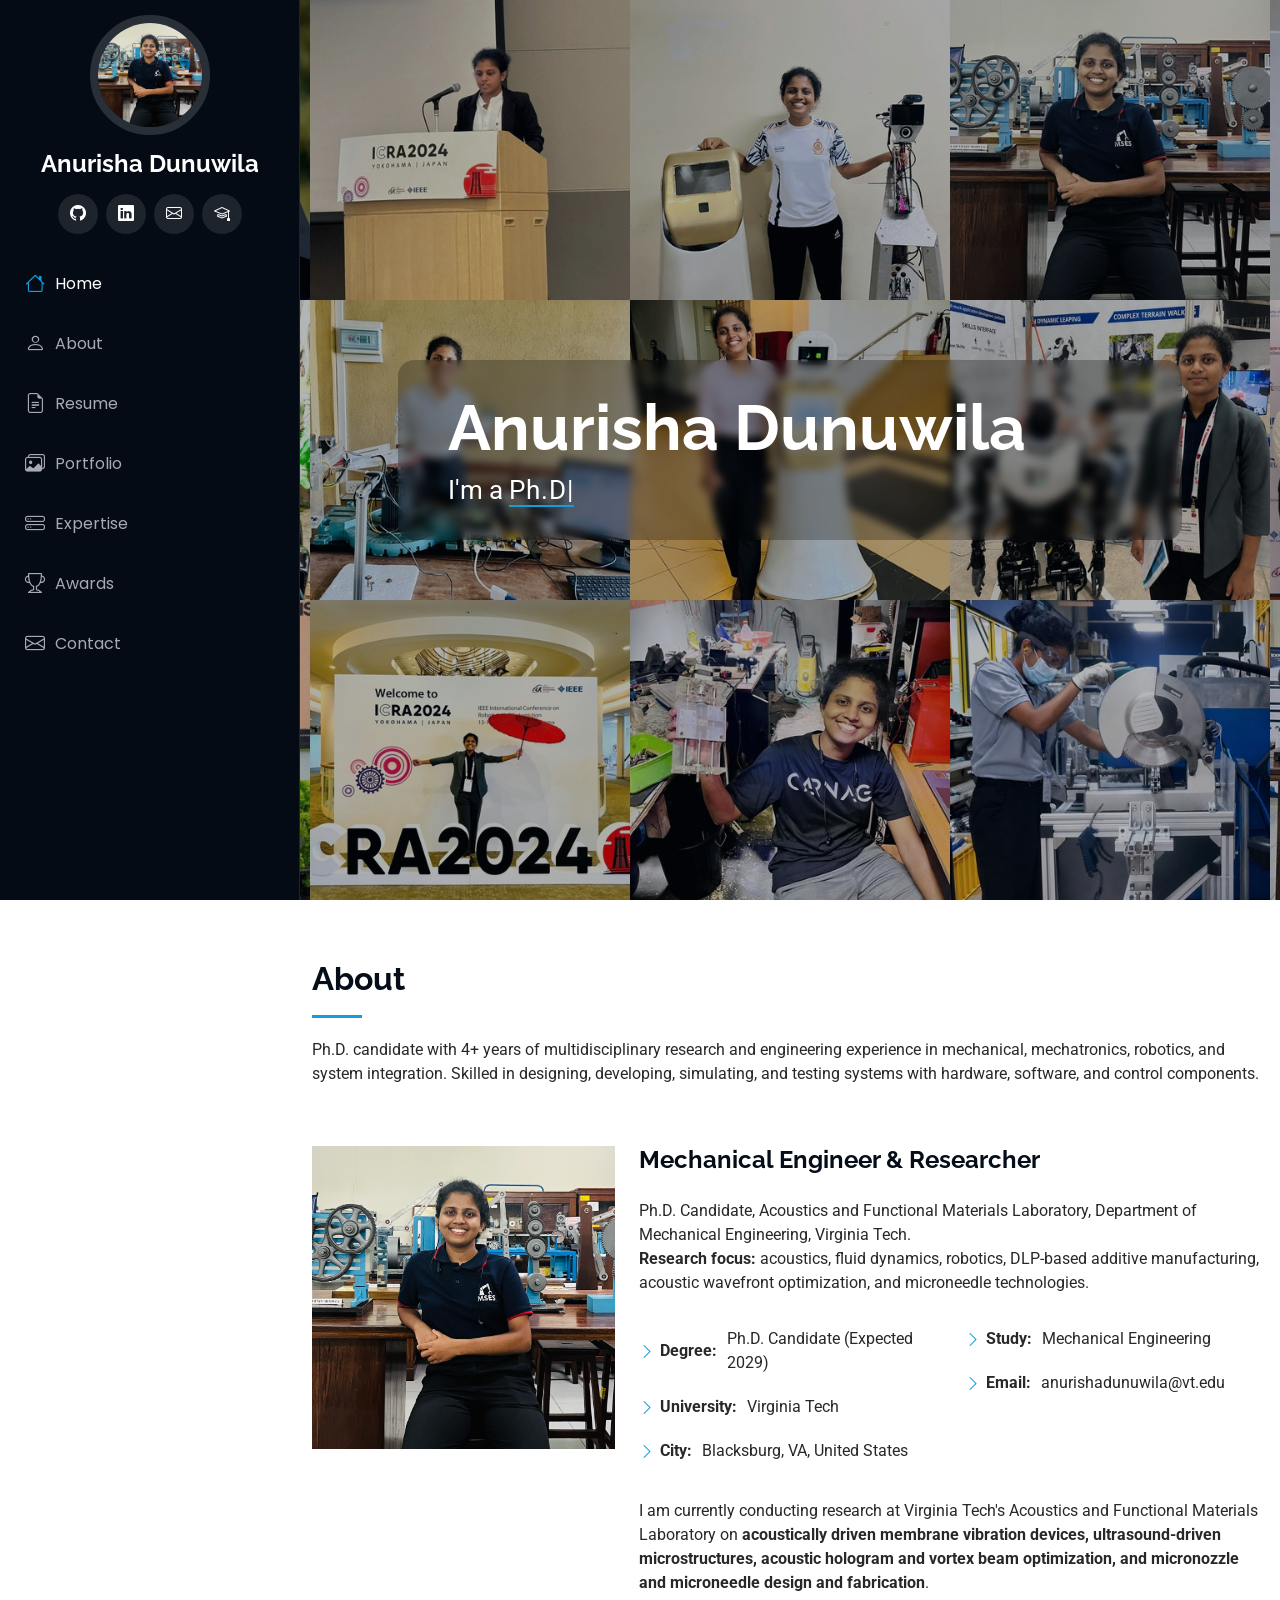
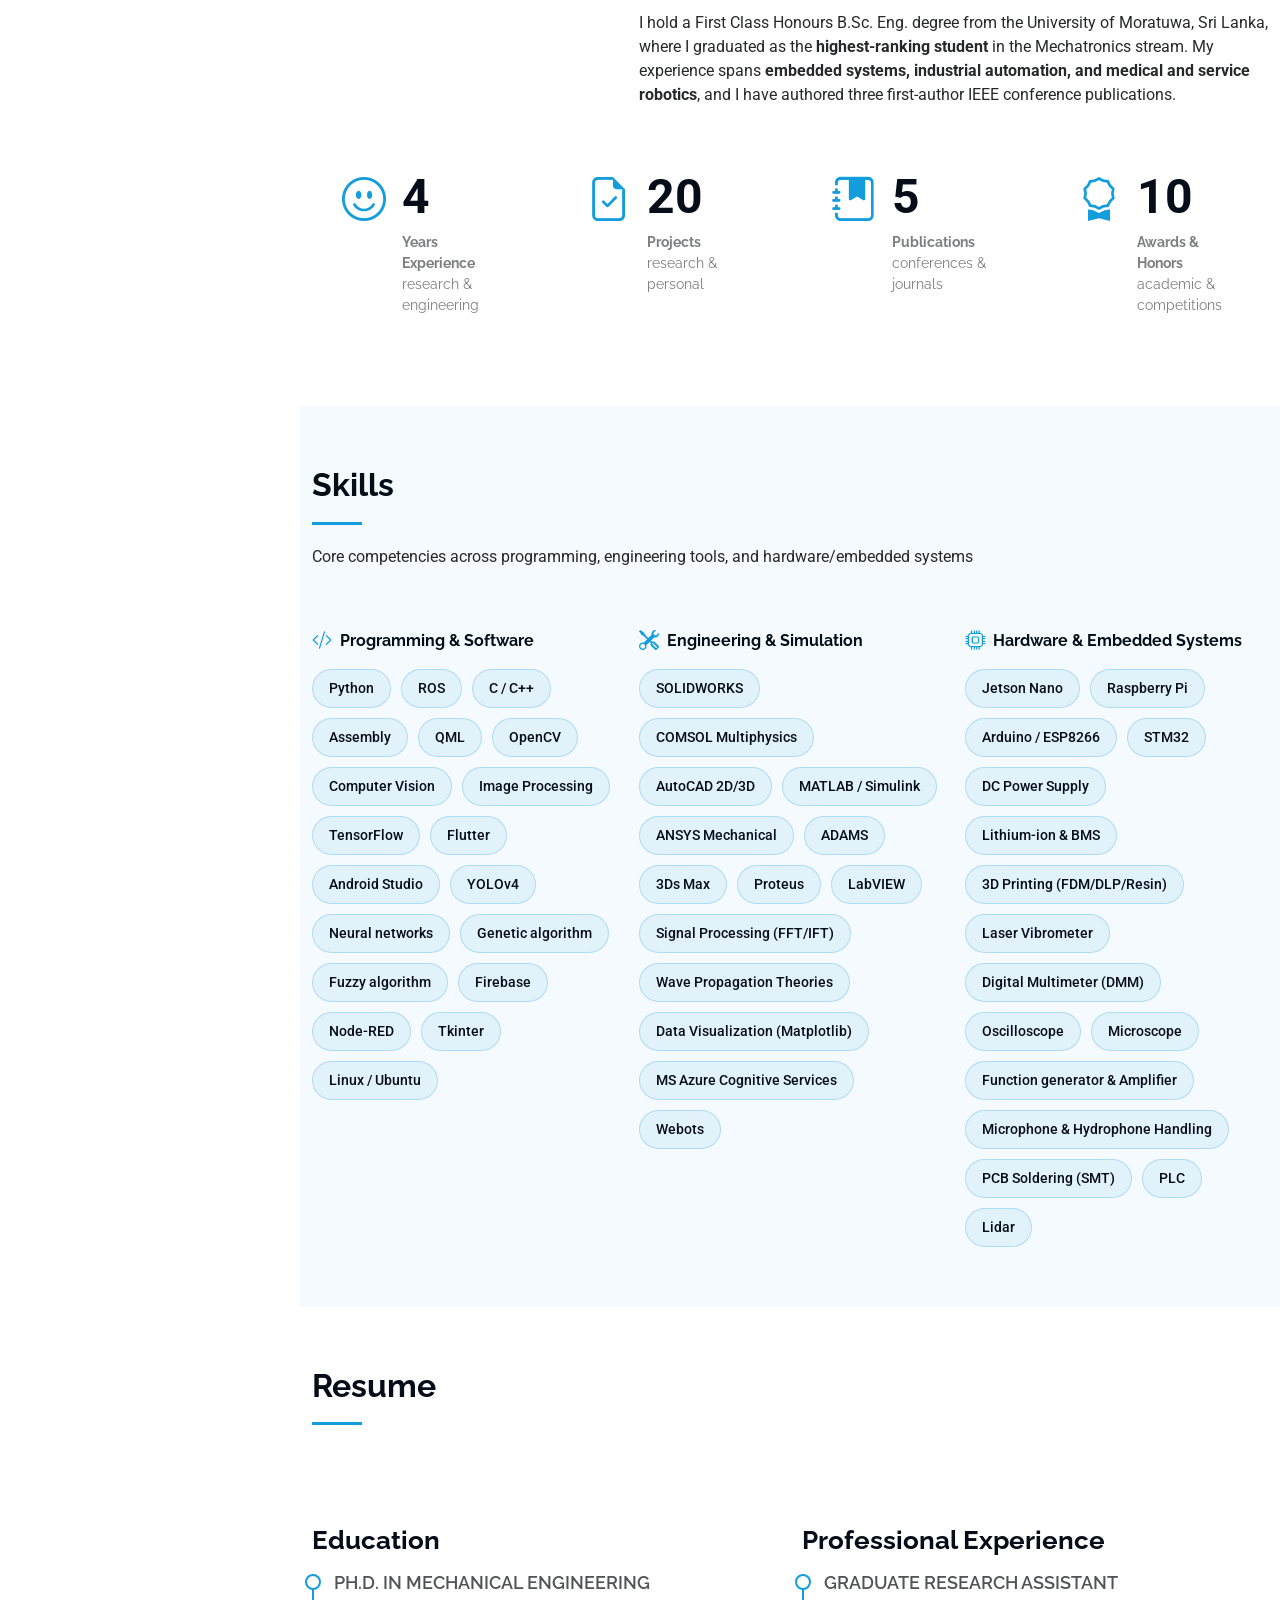
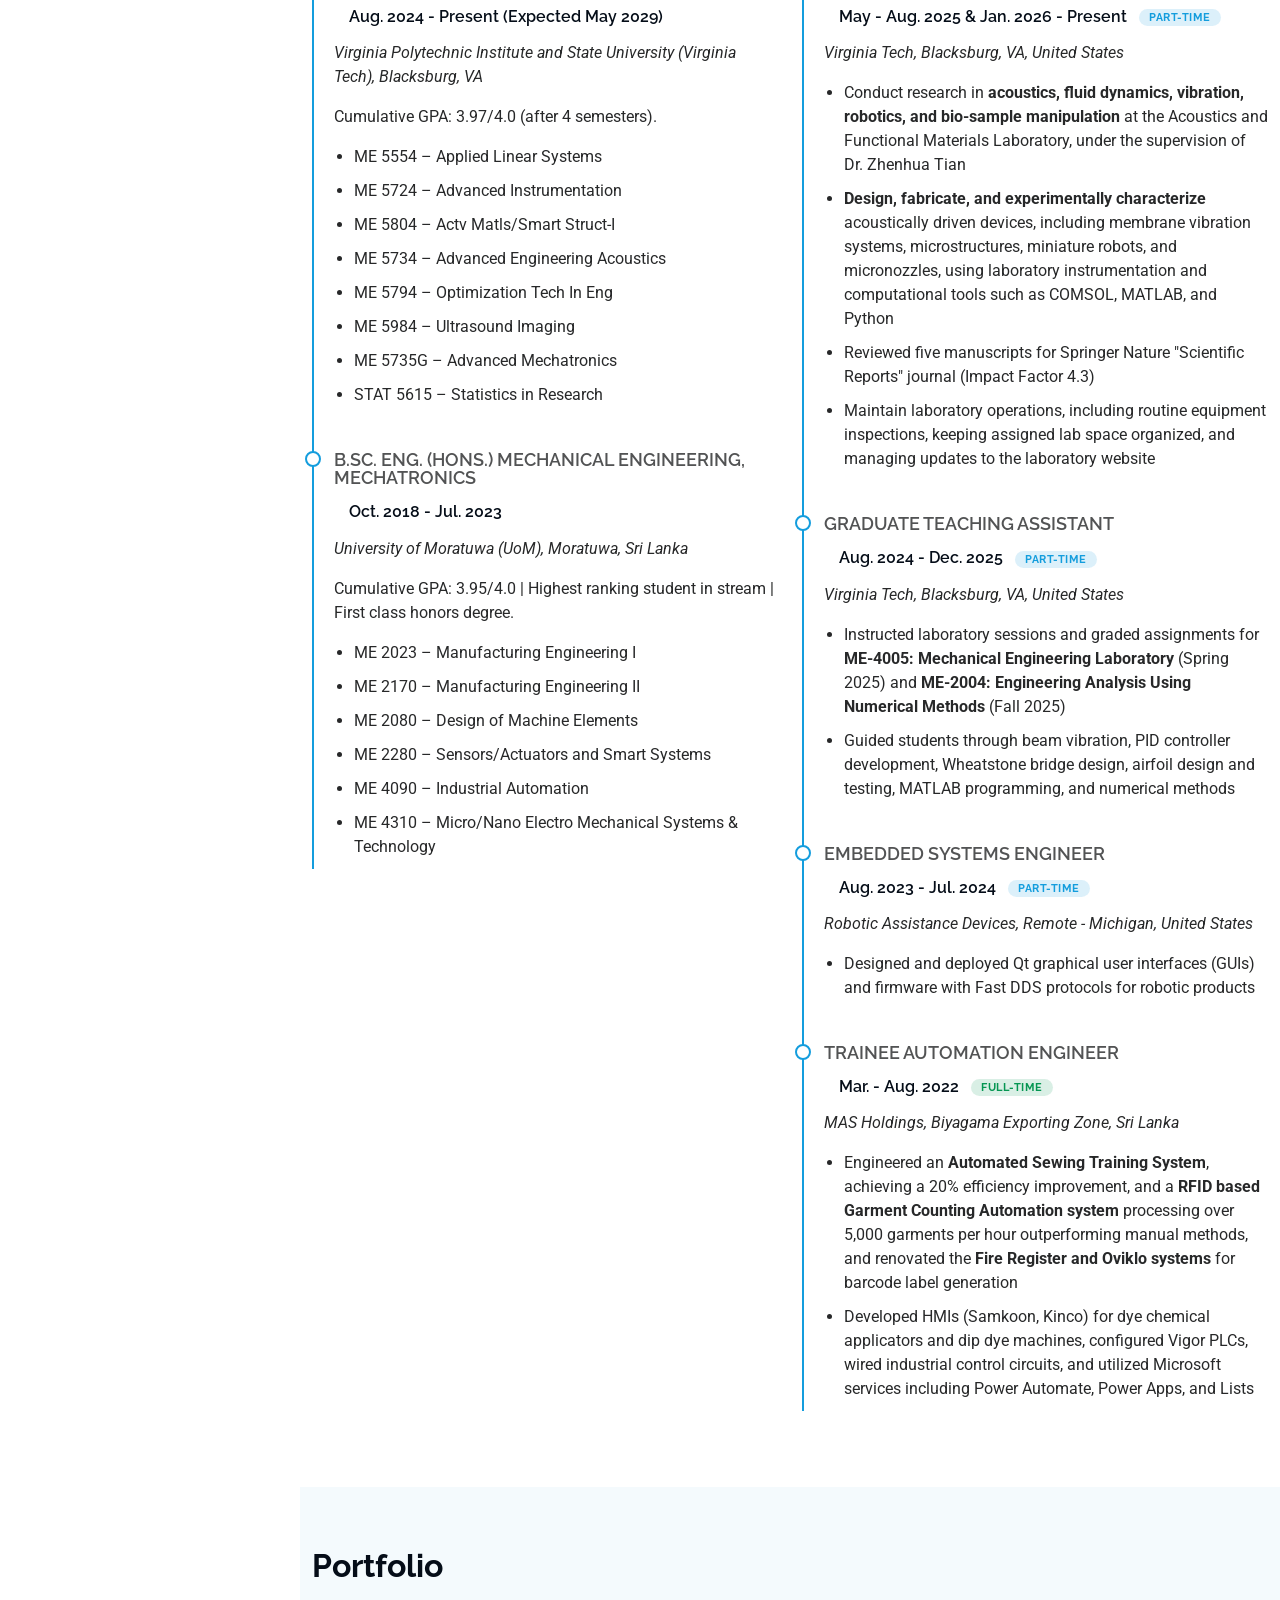
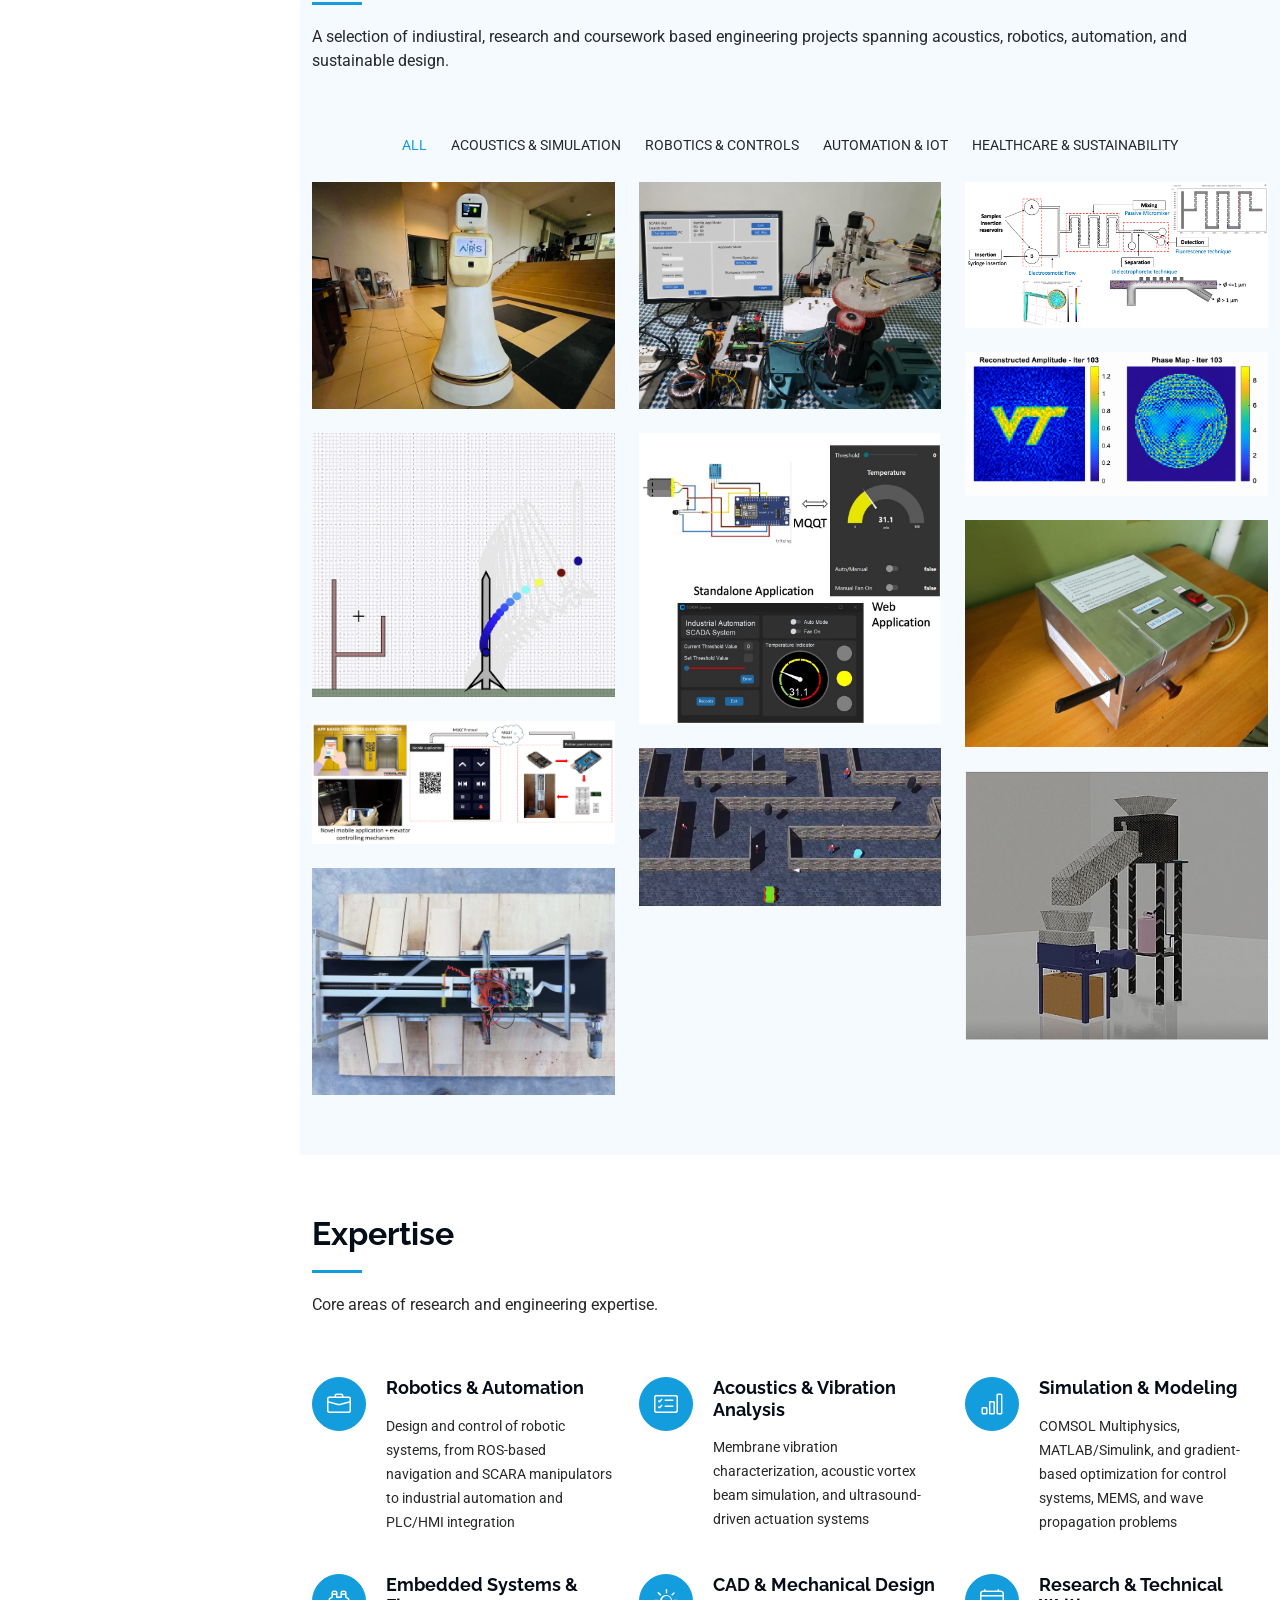
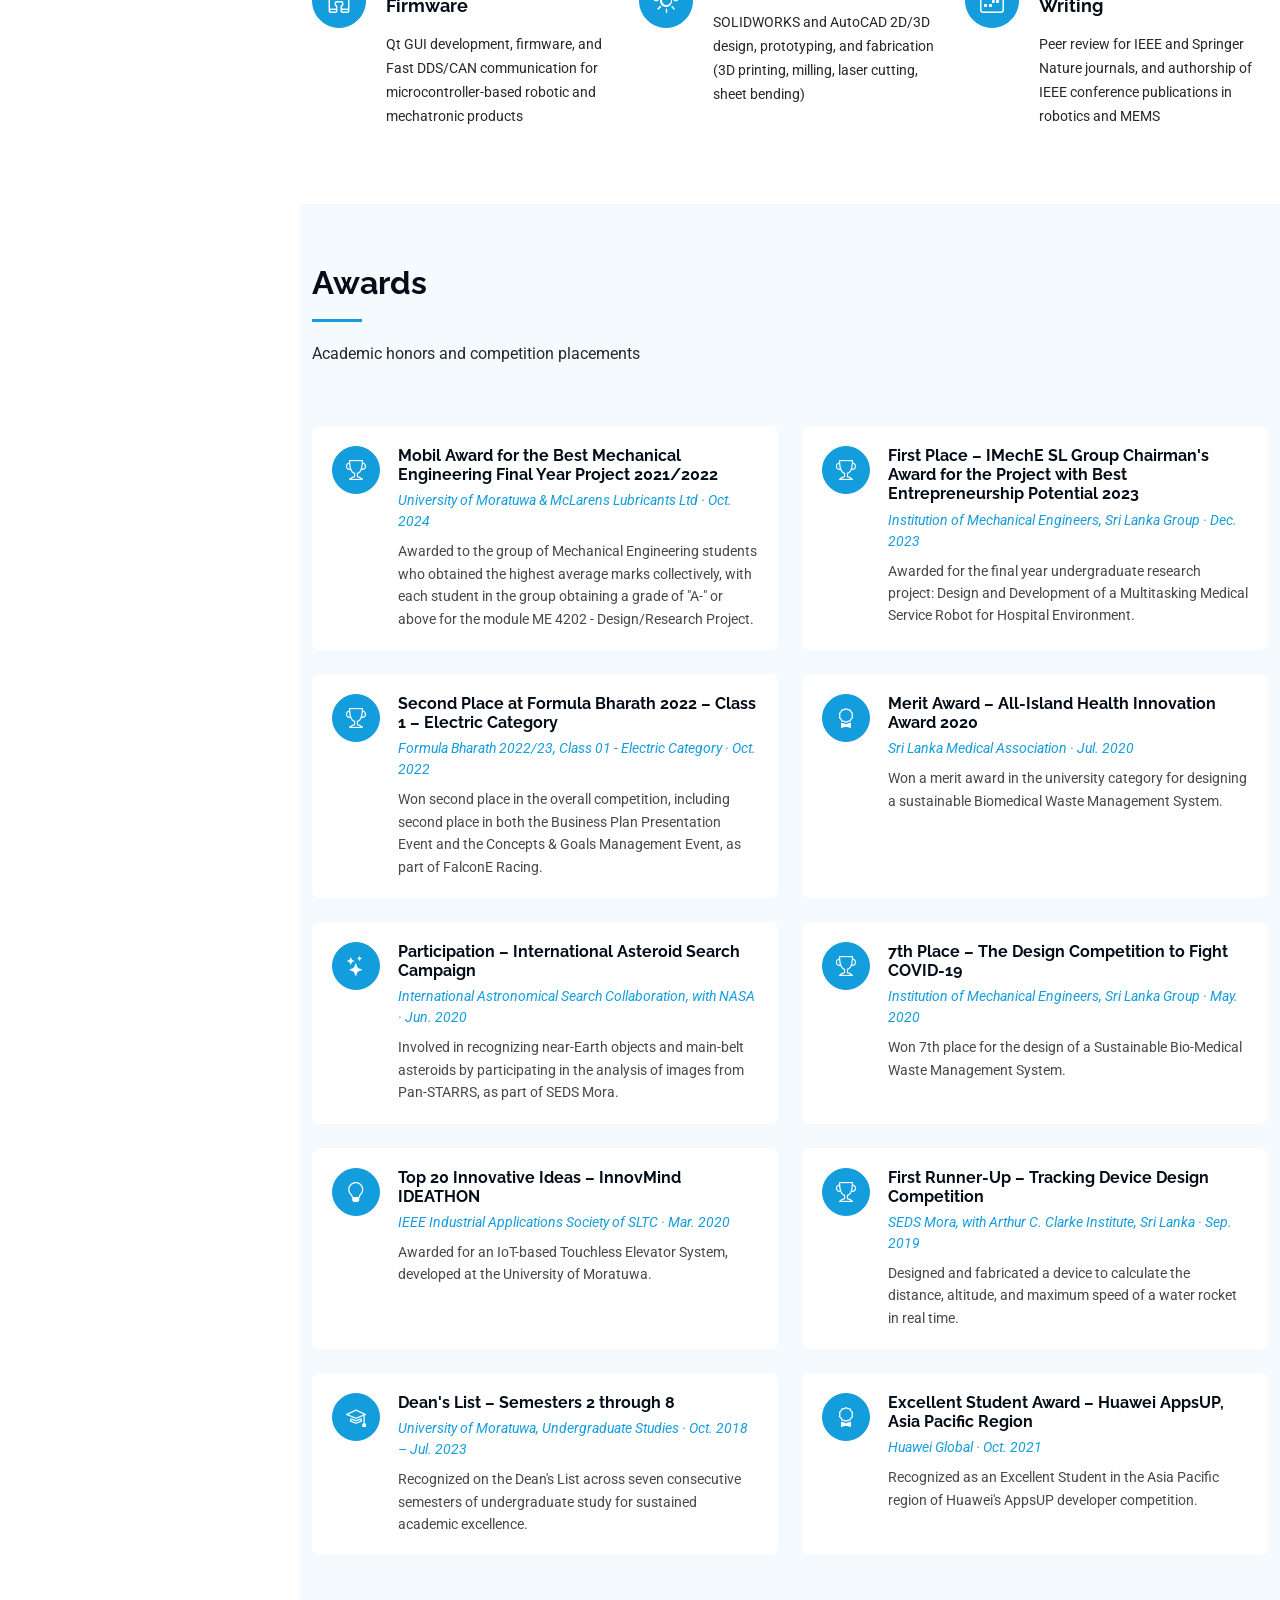
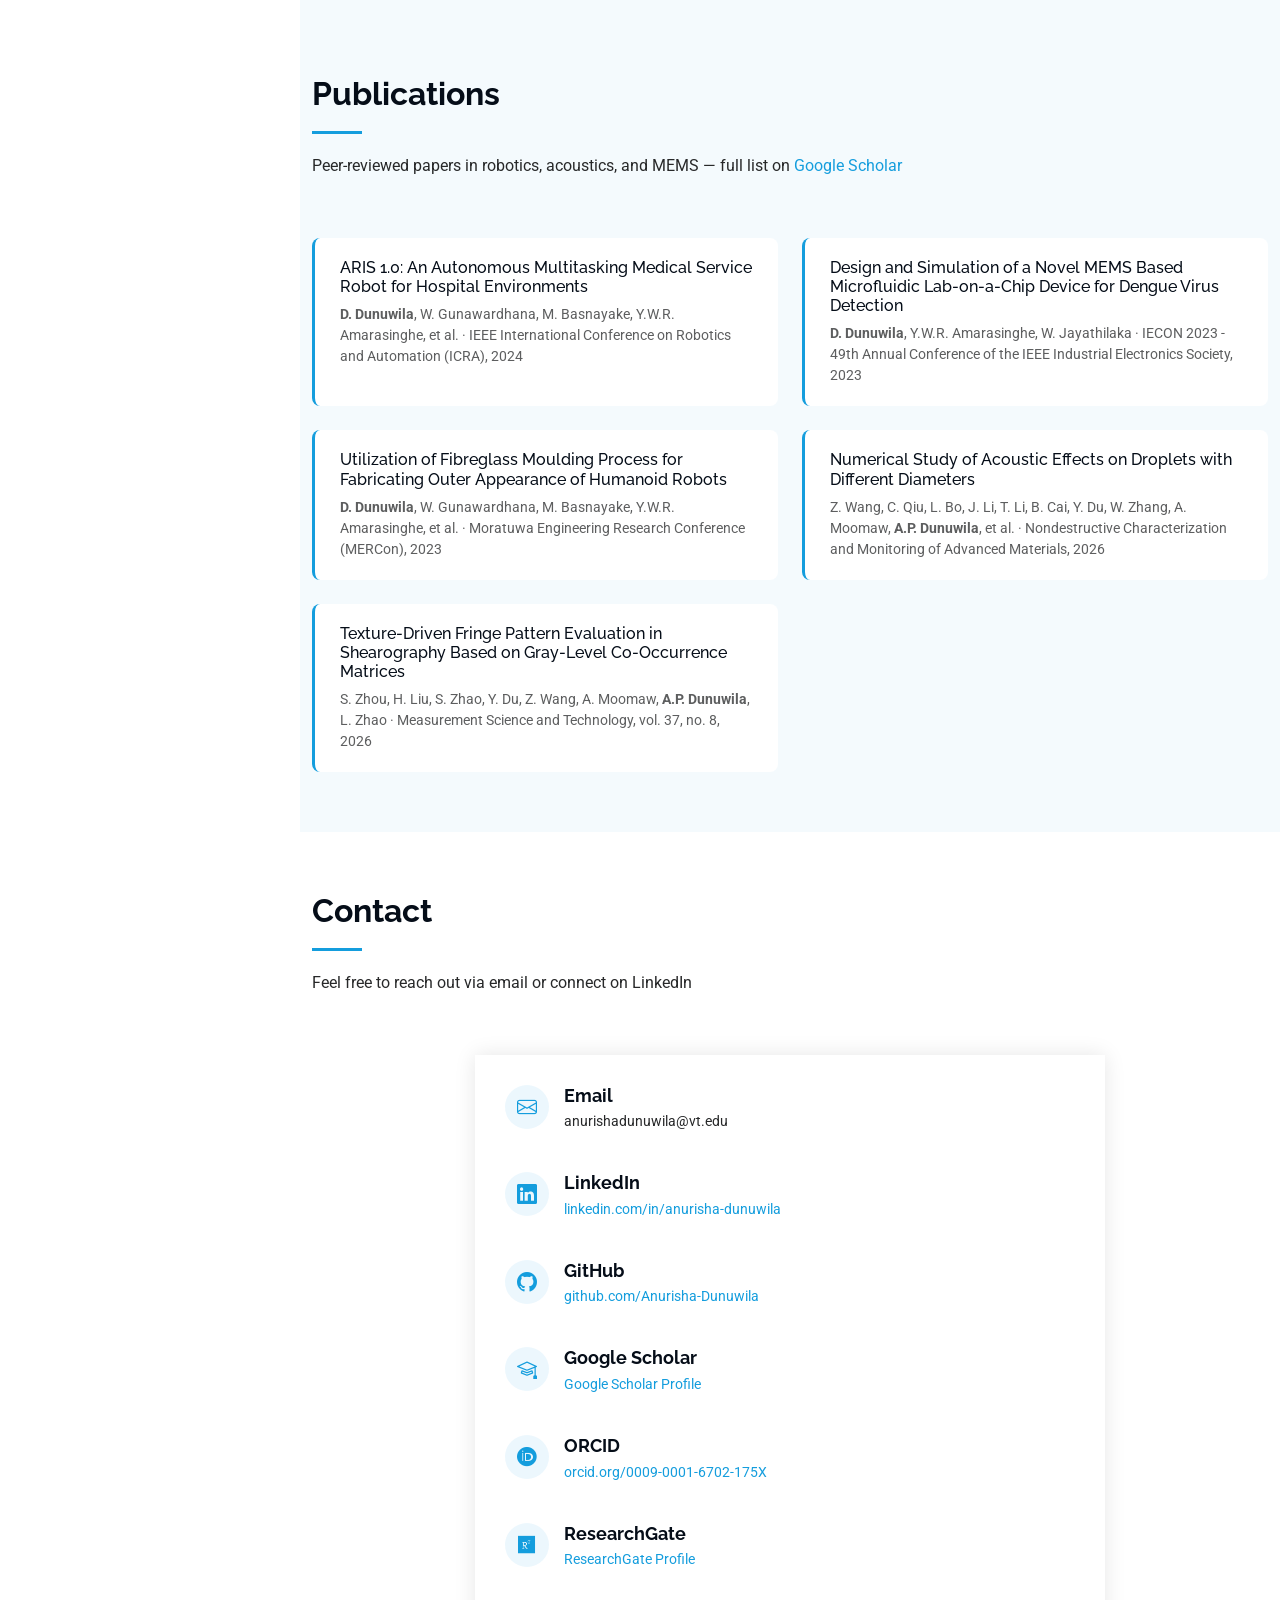
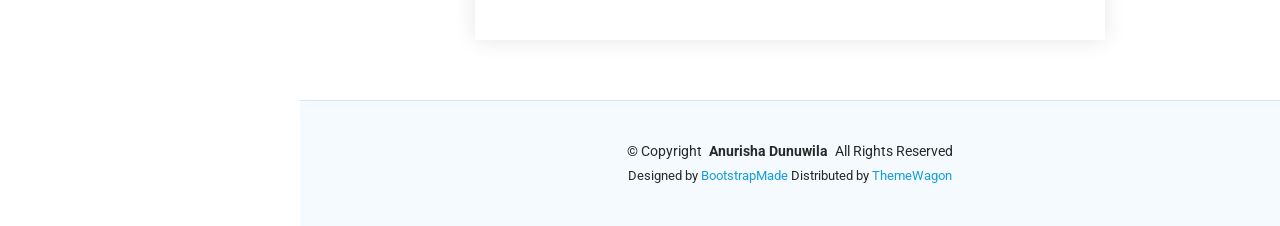
==== commit 390df53e: "Merge branch 'main' of https://github.com/Anurisha-Dunuwila/Anurisha-Dunuwila.github.io" ====
--- a/index.html
+++ b/index.html
@@ -883,4 +883,4 @@
 
 </body>
 
-</html>+</html>
